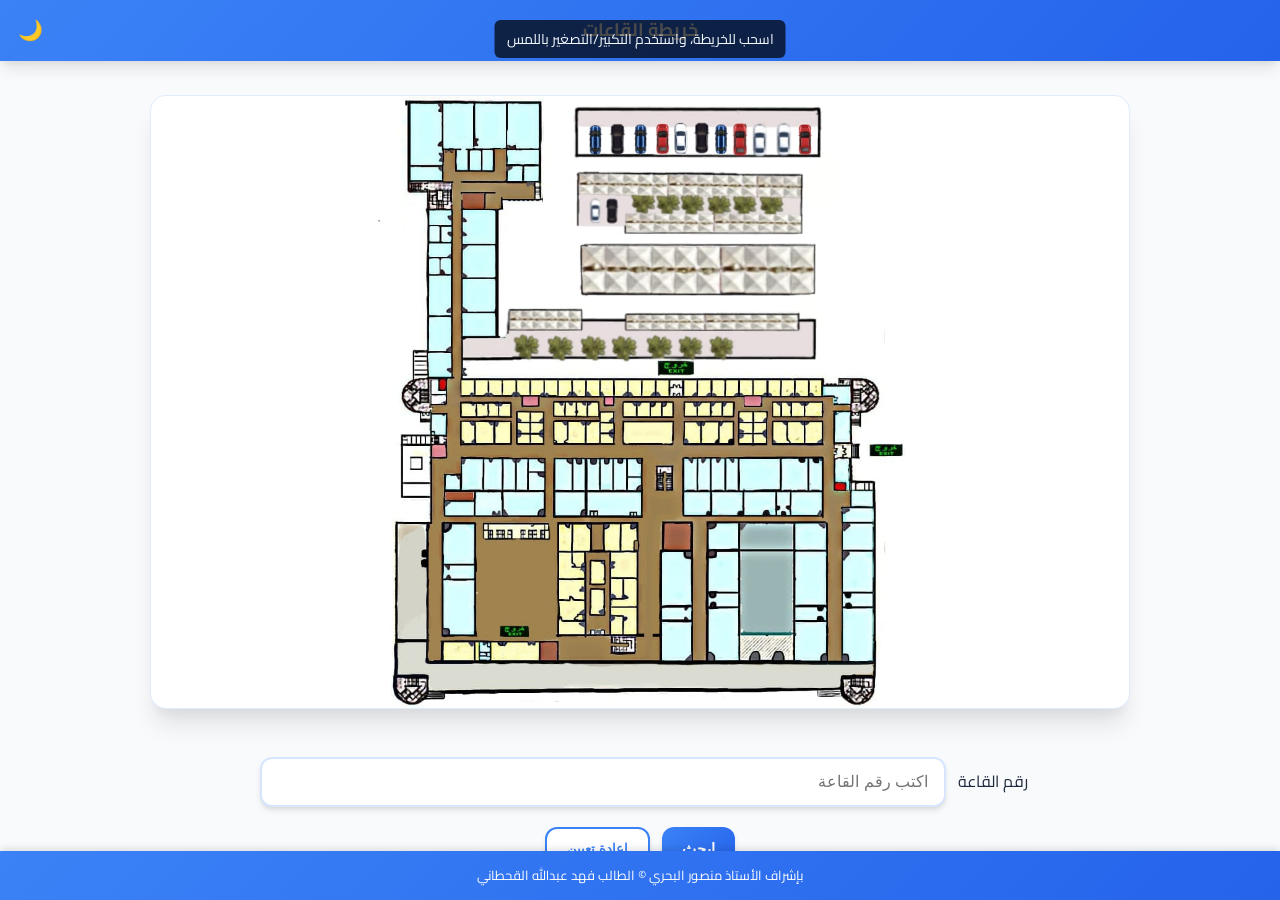
==== index.html @ 97d734fb "Update index.html" ====
<!DOCTYPE html>
<html lang="ar" dir="rtl">
<head>
  <meta charset="utf-8" />
  <meta name="viewport" content="width=device-width,initial-scale=1,viewport-fit=cover" />
  <title>خريطة القاعات — كلية العلوم الزراعية والأغذية — جامعة الملك فيصل</title>
  <link href="https://fonts.googleapis.com/css2?family=Cairo:wght@400;700&display=swap" rel="stylesheet">
  <link rel="stylesheet" href="style.css">
</head>
<body>
  <div class="tooltip" id="tooltip">اسحب للخريطة، واستخدم التكبير/التصغير باللمس</div>

  <header class="topbar" role="banner">
    <button id="theme-toggle" class="theme-btn" aria-label="تبديل الوضع">🌙</button>
    <h1 class="brand">خريطة القاعات</h1>
    <button id="menuToggle" class="menu-toggle" aria-label="فتح القائمة" aria-expanded="false">
      <span class="bar"></span><span class="bar"></span><span class="bar"></span>
    </button>
  </header>

  <nav id="sidebar" class="sidebar" aria-hidden="true">
    <button id="closeSidebar" class="close-btn" aria-label="إغلاق القائمة">×</button>
    <h2 class="side-h2">القائمة</h2>
    <div class="side-actions">
      <button id="openHomeInfo" class="btn-primary large">تعريف</button>
      <button id="openEmailModal" class="btn-primary large">استخراج البريد الجامعي</button>
      <button id="openComplaintModal" class="btn-primary large accent">تواصل معنا / ارفع اقتراح</button>

      <!-- ضع رقم العميد بصيغة دولية بدون + بدل PLACEHOLDER_NUMBER -->
      <a id="waDeanBtn" class="btn-primary large" href="https://wa.me/PLACEHOLDER_NUMBER?text=%D8%B3%D9%84%D8%A7%D9%85" target="_blank" rel="noopener noreferrer" role="button">مراسلة العميد عبر واتساب</a>

      <button id="openDeanModal" class="btn-primary large">عن العميد</button>

      <div class="about-frame" style="margin-top:8px;">
        <button id="openAboutModal" class="btn-about">من نحن</button>
      </div>
    </div>

    <div class="credit-card" aria-hidden="false" style="margin-top:12px;">
      <div class="credit-inner">
        <div class="credit-title">تصميم وبرمجة</div>
        <div id="creditName" class="credit-name">فهد القحطاني</div>
        <div class="credit-meta">طالب كلية العلوم الزراعية والأغذية — مطوّر واجهات إلكترونية والألعاب التفاعلية</div>
        <div class="credit-badge">✨ v1.0</div>
      </div>
      <div class="credit-holo"></div>
    </div>
  </nav>

  <main class="content">
    <div id="mapContainer" class="map-container" aria-label="خريطة القاعات">
      <div id="mapWrapper" class="map-wrapper">
        <!-- استبدل map-1.png بصورتك الفعلية -->
        <img id="mapImage" src="map-1.png" alt="خريطة القاعات">
        <canvas id="pathCanvas" aria-hidden="true"></canvas>
        <div id="pin" aria-hidden="true" title="موقع القاعة"></div>
        <div id="animMarker" aria-hidden="true" title="مؤشر المسار"></div>
      </div>
    </div>

    <aside class="form-container" aria-label="أدوات البحث">
      <div id="stairsSlot"></div>

      <label for="roomInput" class="visually-hidden">رقم القاعة</label>
      <input type="text" id="roomInput" list="roomList" placeholder="اكتب رقم القاعة" aria-label="رقم القاعة">
      <datalist id="roomList"></datalist>

      <div class="form-actions">
        <button id="searchBtn" class="btn-primary">ابحث</button>
        <button id="resetBtn" class="btn-secondary">إعادة تعيين</button>
      </div>

      <p id="errorMessage" class="error-message" role="status" aria-live="polite" style="display:none;">يرجى إدخال رقم قاعة صحيح.</p>
    </aside>
  </main>

  <footer class="footer">بإشراف الأستاذ منصور البحري © الطالب فهد عبدالله القحطاني</footer>

  <!-- Home Info Modal -->
  <div id="homeInfoModal" class="modal" role="dialog" aria-hidden="true" aria-labelledby="homeTitle" aria-modal="true">
    <div class="modal-backdrop" id="homeBackdrop"></div>
    <div class="modal-card fullscreen" role="document" aria-labelledby="homeTitle">
      <button id="closeHomeInfo" class="modal-close" data-close aria-label="إغلاق">×</button>
      <h3 id="homeTitle">عن خريطة القاعات</h3>
      <pre id="homeTyping" class="typing-output" aria-live="polite">مبادرة طلابية لتسهيل الوصول إلى القاعات داخل كلية العلوم الزراعية والأغذية.</pre>
      <div style="margin-top:12px;text-align:left;"><button id="closeHomeInfoBtn" class="btn-secondary" data-close>إغلاق</button></div>
    </div>
  </div>

  <!-- Email Modal -->
  <div id="emailModal" class="modal" role="dialog" aria-hidden="true" aria-labelledby="modalTitle" aria-modal="true">
    <div class="modal-backdrop" id="modalBackdrop"></div>
    <div class="modal-card email-fancy fullscreen" role="document" aria-labelledby="modalTitle">
      <button id="closeModal" class="modal-close" data-close aria-label="إغلاق">×</button>
      <h3 id="modalTitle">استخراج البريد الجامعي</h3>
      <p class="hint email-hint">أدخل الرقم الجامعي لإظهار البريد الرسمي الخاص بك</p>
      <label for="uniIdInput">الرقم الجامعي</label>
      <input id="uniIdInput" type="text" placeholder="مثال: 221122334" inputmode="numeric">

      <div class="modal-row" style="margin-top:8px;">
        <button id="genEmailBtn" class="btn-primary">استخرج</button>
        <button id="closeModalBtn" class="btn-secondary" data-close>إغلاق</button>
      </div>

      <div id="emailResult" class="email-result" style="display:none;margin-top:10px;">
        <input id="emailOutput" readonly>
        <div class="modal-row" style="margin-top:8px;">
          <button id="copyEmailBtn" class="btn-copy">نسخ</button>
          <button id="openMailBtn" class="btn-primary">فتح في البريد</button>
        </div>
      </div>
    </div>
  </div>

  <!-- Complaint Modal -->
  <div id="complaintModal" class="modal" role="dialog" aria-hidden="true" aria-labelledby="complaintTitle" aria-modal="true">
    <div class="modal-backdrop" id="complaintBackdrop"></div>
    <div class="modal-card fullscreen" role="document" aria-labelledby="complaintTitle">
      <button id="closeComplaint" class="modal-close" data-close aria-label="إغلاق">×</button>
      <h3 id="complaintTitle">✉️ تواصل معنا / رفع اقتراح</h3>
      <div class="complaint-instructions">
        <strong>ماذا تفعل هذه النافذة؟</strong>
        <p>أرسل لنا ملاحظة، شكوى، أو اقتراح لتحسين الخريطة. سيتلقاها فريق الدعم مباشرة.</p>
      </div>

      <div class="grid">
        <label for="complainName">الاسم (اختياري)</label>
        <input id="complainName" type="text" placeholder="الاسم">

        <label for="complainUni">الرقم الجامعي</label>
        <input id="complainUni" type="text" inputmode="numeric" placeholder="مثال: 221122334">

        <label for="complainPhone">رقم التواصل</label>
        <input id="complainPhone" type="text" placeholder="+9665...">

        <label for="complainMsg">نص الشكوى / الاقتراح</label>
        <textarea id="complainMsg" rows="6" placeholder="اكتب الشكوى أو الاقتراح..."></textarea>

        <label for="complainFile">إرفاق صورة (اختياري)</label>
        <input id="complainFile" type="file" accept="image/*">

        <div id="previewWrap" class="preview-wrap" style="display:none;">
          <div class="preview-title">معاينة الصورة:</div>
          <img id="previewImg" src="" alt="معاينة">
          <div style="display:flex;gap:8px;margin-top:6px;">
            <button id="downloadPreview" class="btn-primary small">تحميل</button>
            <button id="removePreview" class="btn-secondary small" data-remove>إزالة الصورة</button>
          </div>
        </div>
      </div>

      <div class="modal-row" style="margin-top:12px;">
        <button id="sendComplaintBtn" class="btn-primary accent">أرسل</button>
        <button id="closeComplaintBtn" class="btn-secondary" data-close>إغلاق</button>
      </div>

      <div id="complaintStatus" class="status" style="margin-top:10px;"></div>
      <div class="note" style="margin-top:8px;">ملاحظة: سيتم الرد في أقرب وقت ممكن وشكرًا لتفهمكم.</div>
    </div>
  </div>

  <!-- Dean Modal -->
  <div id="deanModal" class="modal" role="dialog" aria-hidden="true" aria-labelledby="deanTitle" aria-modal="true">
    <div class="modal-backdrop" id="deanBackdrop"></div>
    <div class="modal-card fullscreen" role="document" aria-labelledby="deanTitle">
      <button id="closeDean" class="modal-close" data-close aria-label="إغلاق">×</button>
      <h3 id="deanTitle">عميد الكلية</h3>
      <div class="modal-inner">
        <p><strong>اللقب:</strong> عميد كلية العلوم الزراعية والأغذية</p>
        <p><strong>الدور:</strong> مسؤول عن إدارة الكلية وأقسامها العلمية.</p>
        <p><strong>كيفية التواصل:</strong> اضغط "مراسلة العميد عبر واتساب" في القائمة لإرسال رسالة مباشرة.</p>
        <div style="margin-top:12px;text-align:left;"><button id="closeDeanBtn" class="btn-secondary" data-close>إغلاق</button></div>
      </div>
    </div>
  </div>

  <!-- About Modal (واحد فقط, مُصلح النص) -->
  <div id="aboutModal" class="modal" role="dialog" aria-hidden="true" aria-labelledby="aboutTitle" aria-modal="true">
    <div class="modal-backdrop" id="aboutBackdrop"></div>
    <div class="modal-card fullscreen" role="document" aria-labelledby="aboutTitle">
      <button id="closeAbout" class="modal-close" data-close aria-label="إغلاق">×</button>
      <h3 id="aboutTitle">من نحن</h3>
      <div class="typing-output about-text">
        <p><strong>فريق خريطة القاعات</strong> — مبادرة تهدف لتسهيل الوصول إلى القاعات داخل كلية العلوم الزراعية والأغذية.</p>
        <p>نرحب بالمساهمات والاقتراحات لتحسين التجربة.</p>
      </div>
      <div style="margin-top:12px;text-align:left;"><button id="closeAboutBtn" class="btn-secondary" data-close>إغلاق</button></div>
    </div>
  </div>

  <!-- external data + scripts (مضمّنة مرة واحدة) -->
  <script src="rooms.js" defer></script>
  <script src="paths.rel.js" defer></script>
  <script src="script.js" defer></script>
</body>
</html>
---- style.css ----
:root{
  --bg: #f8fafc;
  --text: #1e293b;
  --muted: #64748b;
  --primary-1: #3b82f6;
  --primary-2: #2563eb;
  --accent-1: #10b981;
  --accent-2: #059669;
  --purple-1: #8b5cf6;
  --purple-2: #7c3aed;
  --orange-1: #f97316;
  --orange-2: #ea580c;
  --pink-1: #ec4899;
  --pink-2: #db2777;
  --card-bg: #ffffff;
  --backdrop: rgba(15,23,42,0.4);
  --holo1: rgba(59,130,246,0.12);
  --holo2: rgba(16,185,129,0.10);
  --shadow-soft: 0 4px 6px -1px rgba(0,0,0,0.1), 0 2px 4px -1px rgba(0,0,0,0.06);
  --shadow-medium: 0 10px 15px -3px rgba(0,0,0,0.1), 0 4px 6px -2px rgba(0,0,0,0.05);
  --shadow-large: 0 20px 25px -5px rgba(0,0,0,0.1), 0 10px 10px -5px rgba(0,0,0,0.04);
}

/* Dark theme variables */
body.dark{
  --bg: #0f172a;
  --text: #f1f5f9;
  --muted: #94a3b8;
  --primary-1: #60a5fa;
  --primary-2: #3b82f6;
  --accent-1: #34d399;
  --accent-2: #10b981;
  --purple-1: #a78bfa;
  --purple-2: #8b5cf6;
  --orange-1: #fb923c;
  --orange-2: #f97316;
  --pink-1: #f472b6;
  --pink-2: #ec4899;
  --card-bg: #1e293b;
  --backdrop: rgba(15,23,42,0.8);
  --holo1: rgba(96,165,250,0.15);
  --holo2: rgba(52,211,153,0.12);
}

/* reset */
*{box-sizing:border-box;margin:0;padding:0}
html,body{height:100%;overflow-x:hidden}
body{font-family:'Cairo',sans-serif;background:var(--bg);color:var(--text);display:flex;flex-direction:column;min-height:100vh;font-size:16px;line-height:1.6;-webkit-text-size-adjust:100%}
body.modal-open{overflow:hidden}
body.sidebar-open{background:linear-gradient(180deg,#e6e9ef,#d9dbe0)}

.tooltip{position:fixed;top:20px;left:50%;transform:translateX(-50%);background:rgba(0,0,0,0.75);color:#fff;padding:8px 12px;border-radius:6px;font-size:14px;z-index:2000;opacity:0;transition:opacity .3s}
.tooltip.show{opacity:.95}

.topbar{background:linear-gradient(135deg,var(--primary-1),var(--primary-2));color:#fff;padding:16px;display:flex;align-items:center;justify-content:center;position:relative;box-shadow:var(--shadow-medium)}
.brand{font-weight:700;font-size:18px}
.theme-btn{position:absolute;left:18px;background:none;border:none;font-size:20px;cursor:pointer;color:#fff}

.menu-toggle{position:absolute;right:18px;top:50%;transform:translateY(-50%);width:28px;height:22px;display:flex;flex-direction:column;justify-content:space-between;cursor:pointer;border:none;background:transparent}
.menu-toggle .bar{height:3px;background:#fff;border-radius:2px}

/* sidebar */
.sidebar{position:fixed;top:0;right:0;width:340px;height:100%;padding:26px;background:var(--card-bg);box-shadow:-14px 0 44px rgba(6,24,52,0.12);transform:translateX(110%) rotateY(360deg);transition:transform .68s cubic-bezier(.2,.9,.2,1),opacity .28s,background .4s;z-index:1400;opacity:0}
.sidebar[aria-hidden="false"]{transform:translateX(0) rotateY(0deg);opacity:1}
.close-btn{position:absolute;top:12px;left:14px;font-size:26px;border:none;background:transparent;cursor:pointer}

.side-h2{color:var(--primary-1);font-weight:800;margin-bottom:12px}
.side-actions{display:flex;flex-direction:column;gap:16px;margin-top:6px}
.btn-primary.large{padding:16px 20px;border-radius:12px;background:linear-gradient(135deg,var(--primary-1),var(--primary-2));color:#fff;border:none;font-weight:700;font-size:15px;box-shadow:var(--shadow-soft);cursor:pointer;text-align:center;transition:all 0.2s ease;position:relative;overflow:hidden}
.btn-primary.large:hover{transform:translateY(-1px);box-shadow:var(--shadow-medium)}
.btn-primary.large:active{transform:translateY(0);box-shadow:var(--shadow-soft)}
.btn-primary.large:nth-child(1){background:linear-gradient(135deg,#60a5fa,#3b82f6)}
.btn-primary.large:nth-child(2){background:linear-gradient(135deg,#4f46e5,#3730a3)}
.btn-primary.large:nth-child(4){background:linear-gradient(135deg,#1e40af,#1e3a8a)}
.btn-primary.large:nth-child(6){background:linear-gradient(135deg,#2563eb,#1d4ed8)}
.btn-primary.accent{background:linear-gradient(135deg,var(--accent-1),var(--accent-2));box-shadow:0 4px 12px rgba(16,185,129,0.3)}
.about-frame{padding:8px;border-radius:10px;border:1px solid rgba(59,130,246,0.08);background:linear-gradient(180deg,rgba(59,130,246,0.04),rgba(16,185,129,0.03),rgba(139,92,246,0.02))}
.btn-about{width:100%;padding:12px;border-radius:12px;background:transparent;border:2px dashed rgba(59,130,246,0.15);cursor:pointer;color:var(--primary-1);font-weight:700;transition:all 0.2s ease}
.btn-about:hover{border-color:var(--primary-1);background:rgba(59,130,246,0.05);transform:translateY(-1px)}

/* WhatsApp dean button styling */
#waDeanBtn{
  display:inline-flex;
  align-items:center;
  justify-content:center;
  gap:8px;
  text-decoration:none;
  color:#fff !important;
  background:linear-gradient(135deg,var(--primary-1),var(--primary-2)) !important;
}
#waDeanBtn::before{
  content: "📱";
  font-size:16px;
}

/* credit card */
.credit-card{position:absolute;left:20px;right:20px;bottom:18px;padding:12px;border-radius:14px;background:linear-gradient(135deg, rgba(255,255,255,0.85), rgba(245,248,255,0.95));box-shadow:0 8px 40px rgba(15,23,42,0.06);border:1px solid rgba(59,130,246,0.12);overflow:hidden;display:flex;align-items:center;gap:12px}
.credit-inner{z-index:2;display:flex;flex-direction:column;gap:4px}
.credit-title{font-size:12px;color:var(--muted)}

/* ==== display name as words (keep Arabic letters connected) ==== */
.credit-name {
  display: inline-flex;
  gap: 6px;
  align-items: center;
  font-weight: 900;
  font-size: 15px;
  color: var(--primary-1);
  letter-spacing: 0;
  line-height: 1;
}

.credit-word {
  display: inline-block;
  white-space: nowrap;
  margin: 0;
  padding: 0;
  transform-origin: center;
  transition: transform .9s cubic-bezier(.2,.9,.2,1), opacity .7s;
  font: inherit;
  line-height: inherit;
}

.credit-meta{font-size:12px;color:var(--muted)}
.credit-badge{margin-top:6px;padding:6px 8px;border-radius:999px;background:rgba(255,255,255,0.85);font-weight:700;font-size:12px;color:#0b2b3b}

.credit-holo{position:absolute;inset:0;background:radial-gradient(circle at 10% 20%,var(--holo1),transparent 6%),radial-gradient(circle at 80% 80%,var(--holo2),transparent 12%),radial-gradient(circle at 60% 10%,rgba(236,72,153,0.08),transparent 8%);mix-blend-mode:screen;opacity:.95;pointer-events:none;filter:blur(8px) saturate(120%);animation:holoShift 6s linear infinite}
@keyframes holoShift{0%{transform:translateX(-6%) translateY(0)}50%{transform:translateX(6%) translateY(-3%)}100%{transform:translateX(-6%) translateY(0)}}

/* map area */
.content{flex:1;padding:18px;flex-direction:column;align-items:center;gap:12px;display:flex;overflow-y:auto}
.map-container{position:relative;width:94%;max-width:980px;margin:16px auto;border-radius:16px;overflow:hidden;touch-action:manipulation;background:var(--card-bg);aspect-ratio:901/988;border:1px solid rgba(59,130,246,0.15);box-shadow:var(--shadow-large);transition:all 0.3s ease}
.map-container.zoomed{touch-action:pan-x pan-y;overflow:auto}
.map-wrapper{position:absolute;top:0;left:0;width:100%;height:100%;transform-origin:center center;touch-action:manipulation}
#mapImage{width:100%;height:100%;object-fit:contain;pointer-events:none;user-select:none;-webkit-user-select:none;-webkit-touch-callout:none}

/* canvas + markers */
#pathCanvas{position:absolute;top:0;left:0;width:100%;height:100%;pointer-events:none;z-index:10}
#pin{position:absolute;display:none;transform:translate(-50%,-50%);z-index:22;width:12px;height:12px;background:#ef4444;border-radius:50%;border:2px solid #fff;box-shadow:0 8px 18px rgba(0,0,0,0.12);animation:blink 1s infinite}
@keyframes blink{0%,100%{opacity:1}50%{opacity:.12}}
@keyframes markerGlow{0%{filter:drop-shadow(0 4px 8px rgba(239,68,68,0.4))}100%{filter:drop-shadow(0 6px 12px rgba(239,68,68,0.8)) drop-shadow(0 0 16px rgba(239,68,68,0.3))}}
#animMarker{position:absolute;display:none;transform:translate(-50%,-50%);z-index:20;width:0;height:0;border-left:8px solid transparent;border-right:8px solid transparent;border-bottom:14px solid #ef4444;filter:drop-shadow(0 4px 8px rgba(239,68,68,0.4));transition:transform .12s ease-out,opacity .4s ease;animation:markerGlow 2s ease-in-out infinite alternate}

/* form */
.form-container{width:94%;max-width:980px;margin:12px auto;text-align:center;position:relative}
.form-container input{width:70%;padding:14px 16px;margin:8px;border-radius:12px;border:2px solid rgba(59,130,246,0.2);background:#fff;font-size:16px;transition:all 0.2s ease;box-shadow:var(--shadow-soft)}
.form-container input:focus{outline:none;border-color:var(--primary-1);box-shadow:0 0 0 3px rgba(59,130,246,0.1)}
.form-actions{display:flex;gap:12px;justify-content:center;margin-top:12px}
.btn-primary{background:linear-gradient(135deg,var(--primary-1),var(--primary-2));color:#fff;border:none;padding:12px 20px;border-radius:12px;font-weight:700;font-size:15px;cursor:pointer;transition:all 0.2s ease;box-shadow:var(--shadow-soft)}
.btn-primary:hover{transform:translateY(-1px);box-shadow:var(--shadow-medium)}
.btn-primary:active{transform:translateY(0)}
.btn-secondary{background:#fff;color:var(--primary-1);border:2px solid var(--primary-1);padding:12px 20px;border-radius:12px;font-weight:600;cursor:pointer;transition:all 0.2s ease;box-shadow:var(--shadow-soft)}
.btn-secondary:hover{background:var(--primary-1);color:#fff;transform:translateY(-1px)}
.btn-copy{background:#f8fafc;border:1px solid #e2e8f0;padding:10px 14px;border-radius:10px;cursor:pointer;transition:all 0.2s ease}
.btn-copy:hover{background:#e2e8f0}
.error-message{color:#ef4444;display:none;margin-top:12px;font-weight:500}

/* sticky stairs question */
#stairsSlot .stairs-question{position:sticky;top:8px;z-index:60;display:flex;gap:10px;align-items:center;justify-content:center;background:linear-gradient(90deg,rgba(99,102,241,0.06),rgba(16,185,129,0.03));padding:8px 12px;border-radius:10px;border:1px solid rgba(79,70,229,0.06);margin-bottom:10px;font-size:14px}

/* modal */
.modal{
  display:none;
  position:fixed;
  inset:0;
  z-index:1600;
  align-items:center;
  justify-content:center;
  padding:12px;
}
.modal[aria-hidden="false"]{display:flex}
.modal-backdrop{position:absolute;inset:0;background:var(--backdrop);z-index:1650}

.modal-card.fullscreen{
  position:relative;
  z-index:1700;
  width:100%;
  max-width:760px;
  max-height:90vh;
  margin:0;
  padding:18px;
  background:linear-gradient(180deg,var(--card-bg),#fbfdff);
  border-radius:12px;
  overflow:hidden;
  display:flex;
  flex-direction:column;
  touch-action:auto;
}

.modal-card .modal-inner{
  margin-top:12px;
  overflow-y:auto;
  -webkit-overflow-scrolling:touch;
  touch-action:pan-y;
  padding-bottom:14px;
  display:flex;
  flex-direction:column;
  gap:10px;
}

.modal-close{position:absolute;top:10px;left:12px;background:transparent;border:none;font-size:28px;cursor:pointer;z-index:1710}

.modal-card .grid{display:flex;flex-direction:column;gap:8px}
.modal-card .grid label{font-size:13px;color:var(--muted);text-align:right}
.modal-card .grid input[type="text"], .modal-card .grid input[type="file"], .modal-card .grid textarea{
  width:100%;
  box-sizing:border-box;
  padding:10px 12px;
  border-radius:10px;
  border:1px solid rgba(11,27,49,0.06);
  background:#fff;
  font-size:15px;
}
.modal-card .grid textarea{min-height:110px;resize:vertical}

.modal-row{display:flex;gap:10px;justify-content:flex-end;align-items:center;margin-top:8px}
.modal-row .btn-primary{padding:10px 14px}
.modal-row .btn-secondary{padding:10px 12px}

/* typing cursor */
.typing-output.typing-active::after{content:"";display:inline-block;width:10px;height:1em;margin-inline-start:6px;background:var(--primary-1);animation:blink-caret 700ms steps(1) infinite;vertical-align:bottom}
@keyframes blink-caret{0%{opacity:1}50%{opacity:0}100%{opacity:1}}

/* preview & forms */
.preview-wrap{margin-top:8px;border:1px dashed #e6eef6;padding:8px;border-radius:8px;display:flex;flex-direction:column;align-items:center;gap:8px}
.preview-wrap img{max-width:360px;border-radius:8px;max-height:360px;object-fit:cover}
.status{margin-top:10px;font-size:15px;color:var(--muted)}
.note{font-size:12px;color:var(--muted);margin-top:8px}
.footer{background:linear-gradient(135deg,var(--primary-1),var(--primary-2));color:#fff;text-align:center;padding:14px;font-size:13px;position:fixed;bottom:0;width:100%;box-shadow:0 -4px 6px -1px rgba(0,0,0,0.1)}

/* responsive */
@media (max-width:900px){
  .map-container{width:98%;border-width:2px;margin:10px auto}
  .sidebar{width:92vw;padding:20px}
  .credit-card{left:12px;right:12px;bottom:12px;padding:10px}
  .modal-card.fullscreen{max-width:98vw;padding:14px}
  .form-container{width:98%;padding:0 10px}
  .form-container input{width:90%;padding:12px 14px;font-size:16px}
  .content{padding:12px}
}
@media (max-width:600px){
  .topbar{padding:12px}
  .brand{font-size:16px}
  .sidebar{width:95vw;padding:16px}
  .btn-primary.large{padding:14px 16px;font-size:14px}
  .form-container input{width:95%;padding:14px;margin:6px 0}
  .form-actions{flex-direction:column;gap:8px;align-items:center}
  .form-actions button{width:90%;max-width:300px}
  #animMarker{border-left:6px solid transparent;border-right:6px solid transparent;border-bottom:10px solid #ef4444}
  .map-container{width:99%;margin:8px auto;border-radius:12px}
  .content{padding:8px}
}
@media (max-width:400px){
  .sidebar{width:98vw;padding:12px}
  .btn-primary.large{padding:12px 14px;font-size:13px;margin:4px 0}
  .brand{font-size:15px}
  .form-container input{width:98%;font-size:16px;padding:12px}
  .credit-card{padding:8px;font-size:12px}
  .modal-card.fullscreen{padding:12px}
  .topbar{padding:10px}
  .side-actions{gap:12px}
  .menu-toggle{width:24px;height:18px}
  .menu-toggle .bar{height:2px}
}

/* إضافة تحسين للشاشات الصغيرة جداً */
@media (max-width:320px){
  .sidebar{width:100vw;padding:10px}
  .btn-primary.large{padding:10px 12px;font-size:12px}
  .form-container input{font-size:16px;padding:10px}
  .map-container{width:100%;margin:5px auto;border-radius:8px}
  .content{padding:5px}
  .brand{font-size:14px}
  .topbar{padding:8px}
}

/* Dark-mode tweaks */
body.dark .topbar{ box-shadow: 0 8px 24px rgba(6,8,20,0.25); }
body.dark .menu-toggle .bar{ background: #e6eef8; }
body.dark .theme-btn{ color: #fff; }
body.dark .credit-card, body.dark .modal-card.fullscreen, body.dark .map-container { background: var(--card-bg); }
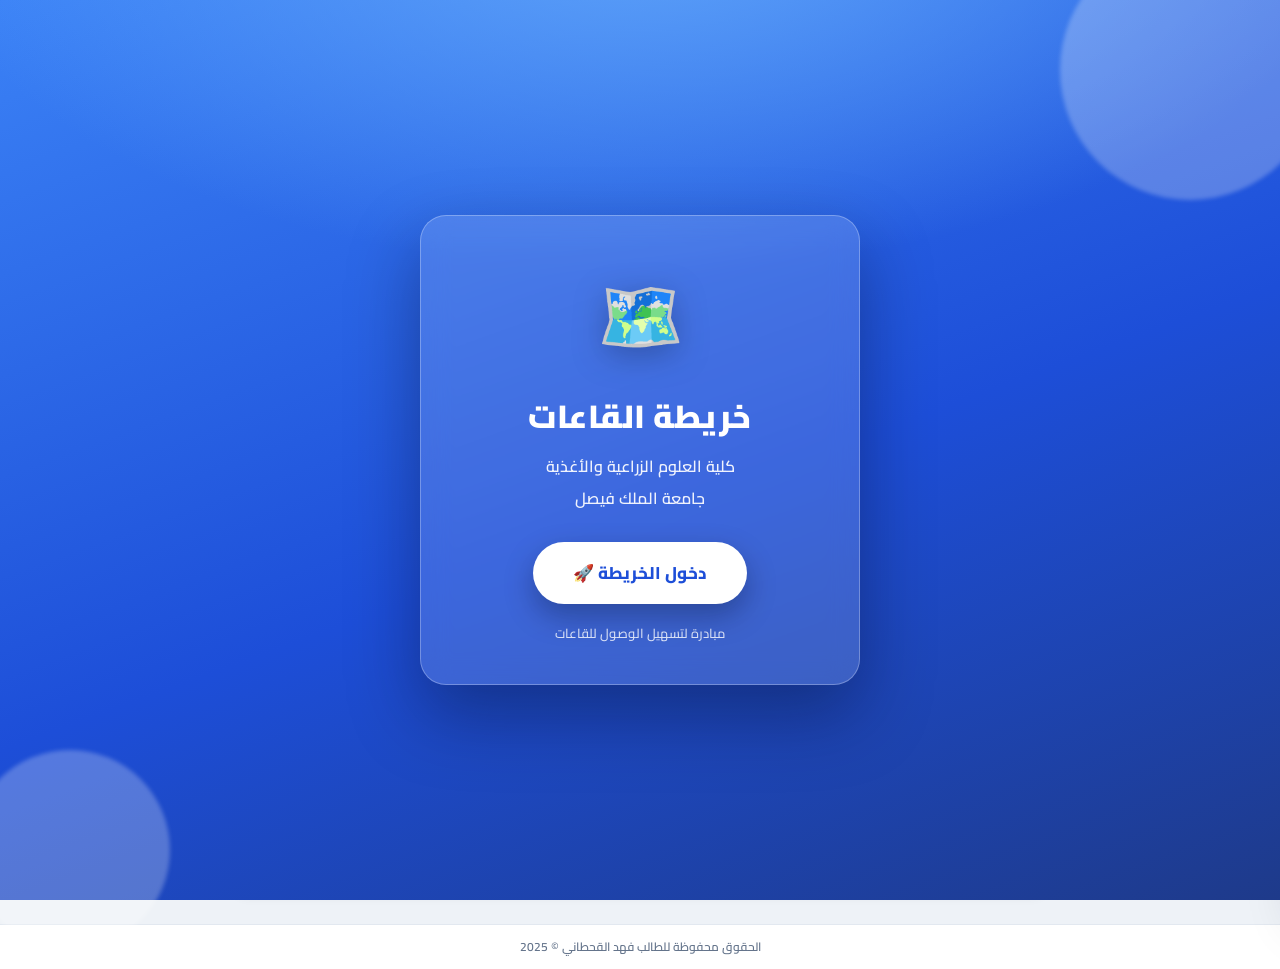
==== commit aa6a29fa: "تحديث كامل: تصميم عصري أزرق متجاوب + خرائط الدور الأرضي والأول - إعادة تصميم الواجهة بالكامل (mobile" ====
--- a/index.html
+++ b/index.html
@@ -1,4 +1,4 @@
-<!DOCTYPE html>
+﻿<!DOCTYPE html>
 <html lang="ar" dir="rtl">
 <head>
   <meta charset="utf-8" />
@@ -8,6 +8,18 @@
   <link rel="stylesheet" href="style.css">
 </head>
 <body>
+  <!-- Welcome Screen -->
+  <div id="welcomeScreen" class="welcome-screen">
+    <div class="welcome-content">
+      <div class="welcome-icon">🗺️</div>
+      <h1 class="welcome-title">خريطة القاعات</h1>
+      <p class="welcome-subtitle">كلية العلوم الزراعية والأغذية</p>
+      <p class="welcome-subtitle">جامعة الملك فيصل</p>
+      <button id="enterMapBtn" class="btn-enter">دخول الخريطة 🚀</button>
+      <p class="welcome-note">مبادرة لتسهيل الوصول للقاعات</p>
+    </div>
+  </div>
+
   <div class="tooltip" id="tooltip">اسحب للخريطة، واستخدم التكبير/التصغير باللمس</div>
 
   <header class="topbar" role="banner">
@@ -18,16 +30,19 @@
     </button>
   </header>
 
+  <div id="sidebarBackdrop" class="sidebar-backdrop" aria-hidden="true"></div>
+
   <nav id="sidebar" class="sidebar" aria-hidden="true">
     <button id="closeSidebar" class="close-btn" aria-label="إغلاق القائمة">×</button>
     <h2 class="side-h2">القائمة</h2>
     <div class="side-actions">
       <button id="openHomeInfo" class="btn-primary large">تعريف</button>
+      <button id="openDoctorModal" class="btn-primary large doctor-btn">🎓 مكتب دكتورك</button>
       <button id="openEmailModal" class="btn-primary large">استخراج البريد الجامعي</button>
       <button id="openComplaintModal" class="btn-primary large accent">تواصل معنا / ارفع اقتراح</button>
 
-      <!-- ضع رقم العميد بصيغة دولية بدون + بدل PLACEHOLDER_NUMBER -->
-      <a id="waDeanBtn" class="btn-primary large" href="https://wa.me/PLACEHOLDER_NUMBER?text=%D8%B3%D9%84%D8%A7%D9%85" target="_blank" rel="noopener noreferrer" role="button">مراسلة العميد عبر واتساب</a>
+      <!-- رقم العميد الصحيح بصيغة دولية (966 + الرقم بدون صفر البداية) -->
+      <a id="waDeanBtn" class="btn-primary large" href="https://wa.me/9660135895711?text=%D8%B3%D9%84%D8%A7%D9%85" target="_blank" rel="noopener noreferrer" role="button">مراسلة العميد عبر واتساب</a>
 
       <button id="openDeanModal" class="btn-primary large">عن العميد</button>
 
@@ -74,7 +89,7 @@
     </aside>
   </main>
 
-  <footer class="footer">بإشراف الأستاذ منصور البحري © الطالب فهد عبدالله القحطاني</footer>
+  <footer class="footer">الحقوق محفوظة للطالب فهد القحطاني © 2025</footer>
 
   <!-- Home Info Modal -->
   <div id="homeInfoModal" class="modal" role="dialog" aria-hidden="true" aria-labelledby="homeTitle" aria-modal="true">
@@ -124,14 +139,14 @@
       </div>
 
       <div class="grid">
-        <label for="complainName">الاسم (اختياري)</label>
-        <input id="complainName" type="text" placeholder="الاسم">
-
-        <label for="complainUni">الرقم الجامعي</label>
-        <input id="complainUni" type="text" inputmode="numeric" placeholder="مثال: 221122334">
-
-        <label for="complainPhone">رقم التواصل</label>
-        <input id="complainPhone" type="text" placeholder="+9665...">
+        <label for="complainName">الاسم الكامل <span style="color:#dc2626;">*</span></label>
+        <input id="complainName" type="text" placeholder="أدخل الاسم بالعربي فقط" required>
+
+        <label for="complainUni">الرقم الجامعي <span style="color:#dc2626;">*</span></label>
+        <input id="complainUni" type="text" inputmode="numeric" placeholder="مثال: 221122334" required>
+
+        <label for="complainPhone">رقم الجوال <span style="color:#dc2626;">*</span></label>
+        <input id="complainPhone" type="tel" inputmode="numeric" placeholder="مثال: 0512345678" required>
 
         <label for="complainMsg">نص الشكوى / الاقتراح</label>
         <textarea id="complainMsg" rows="6" placeholder="اكتب الشكوى أو الاقتراح..."></textarea>
@@ -140,11 +155,10 @@
         <input id="complainFile" type="file" accept="image/*">
 
         <div id="previewWrap" class="preview-wrap" style="display:none;">
-          <div class="preview-title">معاينة الصورة:</div>
+          <div class="preview-title">معاينة الصورة المرفقة:</div>
           <img id="previewImg" src="" alt="معاينة">
-          <div style="display:flex;gap:8px;margin-top:6px;">
-            <button id="downloadPreview" class="btn-primary small">تحميل</button>
-            <button id="removePreview" class="btn-secondary small" data-remove>إزالة الصورة</button>
+          <div style="display:flex;gap:8px;margin-top:8px;justify-content:center;">
+            <button id="removePreview" class="btn-secondary small" data-remove>❌ إزالة الصورة</button>
           </div>
         </div>
       </div>
@@ -188,9 +202,30 @@
     </div>
   </div>
 
+  <!-- Doctor Modal - مكاتب الدكاترة -->
+  <div id="doctorModal" class="modal" role="dialog" aria-hidden="true" aria-labelledby="doctorTitle" aria-modal="true">
+    <div class="modal-backdrop" id="doctorBackdrop"></div>
+    <div class="modal-card fullscreen" role="document" aria-labelledby="doctorTitle">
+      <button id="closeDoctor" class="modal-close" data-close aria-label="إغلاق">×</button>
+      <h3 id="doctorTitle">🎓 مكتب دكتورك</h3>
+      <p class="hint">ابحث عن مكتب الدكتور بالاسم أو رقم المكتب 🔍</p>
+      
+      <input id="doctorSearchInput" class="doctor-search" type="text" placeholder="اكتب اسم الدكتور أو رقم المكتب...">
+
+      
+      <div id="doctorList" class="doctor-list"></div>
+      
+      <div style="margin-top:12px;text-align:left;">
+        <button id="closeDoctorBtn" class="btn-secondary" data-close>إغلاق</button>
+      </div>
+    </div>
+  </div>
+
   <!-- external data + scripts (مضمّنة مرة واحدة) -->
   <script src="rooms.js" defer></script>
-  <script src="paths.rel.js" defer></script>
+  <!-- paths.rel.js سيتم تحميله عند الطلب (lazy-load) لتحسين الأداء -->
+  <script src="doctors.js" defer></script>
   <script src="script.js" defer></script>
 </body>
+
 </html>
--- a/style.css
+++ b/style.css
@@ -1,281 +1,295 @@
+/* =========================================================
+   خريطة القاعات — واجهة عصرية زرقاء (mobile-first)
+   ========================================================= */
 :root{
-  --bg: #f8fafc;
-  --text: #1e293b;
-  --muted: #64748b;
-  --primary-1: #3b82f6;
-  --primary-2: #2563eb;
-  --accent-1: #10b981;
-  --accent-2: #059669;
-  --purple-1: #8b5cf6;
-  --purple-2: #7c3aed;
-  --orange-1: #f97316;
-  --orange-2: #ea580c;
-  --pink-1: #ec4899;
-  --pink-2: #db2777;
-  --card-bg: #ffffff;
-  --backdrop: rgba(15,23,42,0.4);
-  --holo1: rgba(59,130,246,0.12);
-  --holo2: rgba(16,185,129,0.10);
-  --shadow-soft: 0 4px 6px -1px rgba(0,0,0,0.1), 0 2px 4px -1px rgba(0,0,0,0.06);
-  --shadow-medium: 0 10px 15px -3px rgba(0,0,0,0.1), 0 4px 6px -2px rgba(0,0,0,0.05);
-  --shadow-large: 0 20px 25px -5px rgba(0,0,0,0.1), 0 10px 10px -5px rgba(0,0,0,0.04);
-}
-
-/* Dark theme variables */
+  --brand:#2563eb;      --brand-2:#1d4ed8;   --brand-3:#3b82f6;   --brand-4:#60a5fa;
+  --brand-soft:#eff6ff; --brand-ring:rgba(37,99,235,.35);
+  --bg:#eef2f7;
+  --surface:#ffffff;    --surface-2:#f8fafc;  --surface-3:#f1f5f9;
+  --text:#0f172a;       --muted:#64748b;      --border:#e2e8f0;
+  --danger:#ef4444;     --danger-2:#dc2626;
+  --ok:#10b981;
+  --backdrop:rgba(15,23,42,.45);
+  --r-xs:8px; --r-sm:10px; --r:14px; --r-lg:20px; --r-xl:26px;
+  --sh-sm:0 1px 2px rgba(15,23,42,.06),0 1px 3px rgba(15,23,42,.10);
+  --sh:0 4px 12px rgba(15,23,42,.08),0 2px 4px rgba(15,23,42,.05);
+  --sh-md:0 10px 25px rgba(15,23,42,.10),0 6px 10px rgba(15,23,42,.05);
+  --sh-lg:0 24px 50px rgba(15,23,42,.16);
+  --grad:linear-gradient(135deg,var(--brand-3),var(--brand-2));
+  --font:'Cairo',system-ui,'Segoe UI',Tahoma,sans-serif;
+}
 body.dark{
-  --bg: #0f172a;
-  --text: #f1f5f9;
-  --muted: #94a3b8;
-  --primary-1: #60a5fa;
-  --primary-2: #3b82f6;
-  --accent-1: #34d399;
-  --accent-2: #10b981;
-  --purple-1: #a78bfa;
-  --purple-2: #8b5cf6;
-  --orange-1: #fb923c;
-  --orange-2: #f97316;
-  --pink-1: #f472b6;
-  --pink-2: #ec4899;
-  --card-bg: #1e293b;
-  --backdrop: rgba(15,23,42,0.8);
-  --holo1: rgba(96,165,250,0.15);
-  --holo2: rgba(52,211,153,0.12);
-}
-
-/* reset */
+  --bg:#0b1220;
+  --surface:#111a2e;    --surface-2:#0f1729;  --surface-3:#16223c;
+  --text:#e8eef8;       --muted:#93a4bd;      --border:#243149;
+  --brand-soft:rgba(59,130,246,.12);
+  --backdrop:rgba(2,6,16,.66);
+  --sh-sm:0 1px 2px rgba(0,0,0,.4);
+  --sh:0 6px 18px rgba(0,0,0,.4);
+  --sh-md:0 12px 28px rgba(0,0,0,.5);
+  --sh-lg:0 24px 55px rgba(0,0,0,.6);
+}
+
 *{box-sizing:border-box;margin:0;padding:0}
-html,body{height:100%;overflow-x:hidden}
-body{font-family:'Cairo',sans-serif;background:var(--bg);color:var(--text);display:flex;flex-direction:column;min-height:100vh;font-size:16px;line-height:1.6;-webkit-text-size-adjust:100%}
+html{height:100%;-webkit-text-size-adjust:100%}
+body{
+  font-family:var(--font);background:var(--bg);color:var(--text);
+  min-height:100dvh;display:flex;flex-direction:column;
+  font-size:16px;line-height:1.7;font-weight:500;
+  -webkit-font-smoothing:antialiased;-moz-osx-font-smoothing:grayscale;
+  overflow-x:hidden;
+}
 body.modal-open{overflow:hidden}
-body.sidebar-open{background:linear-gradient(180deg,#e6e9ef,#d9dbe0)}
-
-.tooltip{position:fixed;top:20px;left:50%;transform:translateX(-50%);background:rgba(0,0,0,0.75);color:#fff;padding:8px 12px;border-radius:6px;font-size:14px;z-index:2000;opacity:0;transition:opacity .3s}
-.tooltip.show{opacity:.95}
-
-.topbar{background:linear-gradient(135deg,var(--primary-1),var(--primary-2));color:#fff;padding:16px;display:flex;align-items:center;justify-content:center;position:relative;box-shadow:var(--shadow-medium)}
-.brand{font-weight:700;font-size:18px}
-.theme-btn{position:absolute;left:18px;background:none;border:none;font-size:20px;cursor:pointer;color:#fff}
-
-.menu-toggle{position:absolute;right:18px;top:50%;transform:translateY(-50%);width:28px;height:22px;display:flex;flex-direction:column;justify-content:space-between;cursor:pointer;border:none;background:transparent}
-.menu-toggle .bar{height:3px;background:#fff;border-radius:2px}
-
-/* sidebar */
-.sidebar{position:fixed;top:0;right:0;width:340px;height:100%;padding:26px;background:var(--card-bg);box-shadow:-14px 0 44px rgba(6,24,52,0.12);transform:translateX(110%) rotateY(360deg);transition:transform .68s cubic-bezier(.2,.9,.2,1),opacity .28s,background .4s;z-index:1400;opacity:0}
-.sidebar[aria-hidden="false"]{transform:translateX(0) rotateY(0deg);opacity:1}
-.close-btn{position:absolute;top:12px;left:14px;font-size:26px;border:none;background:transparent;cursor:pointer}
-
-.side-h2{color:var(--primary-1);font-weight:800;margin-bottom:12px}
-.side-actions{display:flex;flex-direction:column;gap:16px;margin-top:6px}
-.btn-primary.large{padding:16px 20px;border-radius:12px;background:linear-gradient(135deg,var(--primary-1),var(--primary-2));color:#fff;border:none;font-weight:700;font-size:15px;box-shadow:var(--shadow-soft);cursor:pointer;text-align:center;transition:all 0.2s ease;position:relative;overflow:hidden}
-.btn-primary.large:hover{transform:translateY(-1px);box-shadow:var(--shadow-medium)}
-.btn-primary.large:active{transform:translateY(0);box-shadow:var(--shadow-soft)}
-.btn-primary.large:nth-child(1){background:linear-gradient(135deg,#60a5fa,#3b82f6)}
-.btn-primary.large:nth-child(2){background:linear-gradient(135deg,#4f46e5,#3730a3)}
-.btn-primary.large:nth-child(4){background:linear-gradient(135deg,#1e40af,#1e3a8a)}
-.btn-primary.large:nth-child(6){background:linear-gradient(135deg,#2563eb,#1d4ed8)}
-.btn-primary.accent{background:linear-gradient(135deg,var(--accent-1),var(--accent-2));box-shadow:0 4px 12px rgba(16,185,129,0.3)}
-.about-frame{padding:8px;border-radius:10px;border:1px solid rgba(59,130,246,0.08);background:linear-gradient(180deg,rgba(59,130,246,0.04),rgba(16,185,129,0.03),rgba(139,92,246,0.02))}
-.btn-about{width:100%;padding:12px;border-radius:12px;background:transparent;border:2px dashed rgba(59,130,246,0.15);cursor:pointer;color:var(--primary-1);font-weight:700;transition:all 0.2s ease}
-.btn-about:hover{border-color:var(--primary-1);background:rgba(59,130,246,0.05);transform:translateY(-1px)}
-
-/* WhatsApp dean button styling */
-#waDeanBtn{
-  display:inline-flex;
-  align-items:center;
-  justify-content:center;
-  gap:8px;
-  text-decoration:none;
-  color:#fff !important;
-  background:linear-gradient(135deg,var(--primary-1),var(--primary-2)) !important;
-}
-#waDeanBtn::before{
-  content: "📱";
-  font-size:16px;
-}
+button{font-family:inherit}
+a{color:inherit}
+::selection{background:var(--brand-ring)}
+
+.visually-hidden{position:absolute!important;width:1px;height:1px;padding:0;margin:-1px;overflow:hidden;clip:rect(0 0 0 0);white-space:nowrap;border:0}
+
+/* ---------- tooltip / toast ---------- */
+.tooltip{
+  position:fixed;left:50%;top:calc(env(safe-area-inset-top,0px) + 66px);transform:translateX(-50%) translateY(-8px);
+  background:rgba(15,23,42,.92);color:#fff;padding:9px 16px;border-radius:999px;font-size:13.5px;font-weight:600;
+  z-index:3000;opacity:0;pointer-events:none;transition:opacity .3s,transform .3s;max-width:90vw;text-align:center;box-shadow:var(--sh-md)}
+.tooltip.show{opacity:1;transform:translateX(-50%) translateY(0)}
+
+/* ---------- topbar ---------- */
+.topbar{
+  position:sticky;top:0;z-index:900;
+  background:var(--grad);color:#fff;
+  padding:calc(env(safe-area-inset-top,0px) + 12px) 16px 12px;
+  display:flex;align-items:center;justify-content:center;
+  box-shadow:0 4px 20px rgba(37,99,235,.28)}
+.brand{font-weight:800;font-size:18px;letter-spacing:.2px;display:flex;align-items:center;gap:8px}
+.brand::before{content:"🗺️";font-size:18px}
+.theme-btn,.menu-toggle{position:absolute;top:50%;transform:translateY(-50%);
+  height:40px;width:40px;display:flex;align-items:center;justify-content:center;
+  border:none;background:rgba(255,255,255,.16);border-radius:12px;cursor:pointer;color:#fff;transition:background .2s}
+.theme-btn:hover,.menu-toggle:hover{background:rgba(255,255,255,.28)}
+.theme-btn{left:calc(env(safe-area-inset-left,0px) + 12px);font-size:18px}
+.menu-toggle{right:calc(env(safe-area-inset-right,0px) + 12px);flex-direction:column;gap:4px}
+.menu-toggle .bar{width:20px;height:2.5px;background:#fff;border-radius:2px;transition:.25s}
+.menu-toggle[aria-expanded="true"] .bar:nth-child(1){transform:translateY(6.5px) rotate(45deg)}
+.menu-toggle[aria-expanded="true"] .bar:nth-child(2){opacity:0}
+.menu-toggle[aria-expanded="true"] .bar:nth-child(3){transform:translateY(-6.5px) rotate(-45deg)}
+
+/* ---------- main content ---------- */
+.content{
+  flex:1;width:100%;display:flex;flex-direction:column;align-items:center;gap:14px;
+  padding:16px 14px calc(env(safe-area-inset-bottom,0px) + 22px);
+}
+
+/* ---------- map ---------- */
+.map-container{
+  position:relative;width:100%;max-width:820px;
+  border-radius:var(--r-lg);overflow:hidden;background:var(--surface);
+  aspect-ratio:901/988;max-height:min(72vh,720px);margin-inline:auto;
+  border:1px solid var(--border);box-shadow:var(--sh-md);touch-action:manipulation}
+.map-container.zoomed{touch-action:pan-x pan-y;overflow:auto}
+.map-wrapper{position:absolute;inset:0;transform-origin:0 0;touch-action:manipulation}
+#mapImage{width:100%;height:100%;object-fit:fill;pointer-events:none;user-select:none;-webkit-user-select:none;-webkit-touch-callout:none;display:block}
+#pathCanvas{position:absolute;inset:0;width:100%;height:100%;pointer-events:none;z-index:10}
+#pin{position:absolute;display:none;transform:translate(-50%,-50%);z-index:22;width:16px;height:16px;
+  background:var(--brand-3);border-radius:50%;border:3px solid #fff;
+  box-shadow:0 0 0 3px var(--brand-ring),0 6px 14px rgba(0,0,0,.25);animation:pinPulse 1.4s ease-in-out infinite}
+@keyframes pinPulse{0%,100%{box-shadow:0 0 0 3px var(--brand-ring),0 6px 14px rgba(0,0,0,.25)}50%{box-shadow:0 0 0 8px transparent,0 6px 14px rgba(0,0,0,.25)}}
+#animMarker{position:absolute;display:none;transform:translate(-50%,-50%);z-index:20;width:0;height:0;
+  border-left:8px solid transparent;border-right:8px solid transparent;border-bottom:14px solid var(--brand);
+  filter:drop-shadow(0 3px 6px rgba(37,99,235,.5));transition:transform .12s ease-out,opacity .4s ease}
+
+/* ---------- search card ---------- */
+.form-container{
+  width:100%;max-width:820px;margin-inline:auto;text-align:center;
+  background:var(--surface);border:1px solid var(--border);border-radius:var(--r-lg);
+  box-shadow:var(--sh);padding:16px}
+#stairsSlot:empty{display:none}
+.form-container input#roomInput{
+  width:100%;padding:14px 16px;border-radius:var(--r);border:1.5px solid var(--border);
+  background:var(--surface-2);color:var(--text);font-size:16px;font-weight:600;transition:border-color .2s,box-shadow .2s;text-align:center}
+.form-container input#roomInput::placeholder{color:var(--muted);font-weight:500}
+.form-container input#roomInput:focus{outline:none;border-color:var(--brand-3);background:var(--surface);box-shadow:0 0 0 4px var(--brand-ring)}
+.form-actions{display:flex;gap:10px;justify-content:center;margin-top:12px}
+.form-actions button{flex:1;max-width:220px}
+
+/* ---------- buttons ---------- */
+.btn-primary{
+  background:var(--grad);color:#fff;border:none;padding:13px 20px;border-radius:var(--r);
+  font-weight:700;font-size:15px;cursor:pointer;transition:transform .15s,box-shadow .2s,filter .2s;
+  box-shadow:0 6px 16px rgba(37,99,235,.28);display:inline-flex;align-items:center;justify-content:center;gap:8px}
+.btn-primary:hover{transform:translateY(-1px);filter:brightness(1.05);box-shadow:0 10px 22px rgba(37,99,235,.34)}
+.btn-primary:active{transform:translateY(0)}
+.btn-primary.accent{background:linear-gradient(135deg,#f87171,var(--danger-2));box-shadow:0 6px 16px rgba(239,68,68,.3)}
+.btn-secondary{
+  background:var(--surface);color:var(--brand-2);border:1.5px solid var(--brand-ring);padding:12px 18px;border-radius:var(--r);
+  font-weight:700;font-size:14.5px;cursor:pointer;transition:all .18s;display:inline-flex;align-items:center;justify-content:center;gap:8px}
+.btn-secondary:hover{background:var(--brand-soft);border-color:var(--brand-3)}
+.btn-primary.small,.btn-secondary.small{padding:8px 14px;font-size:13px;border-radius:10px;box-shadow:none}
+.btn-copy{background:var(--surface-2);border:1px solid var(--border);padding:10px 14px;border-radius:10px;cursor:pointer;color:var(--text);font-weight:600;transition:background .2s}
+.btn-copy:hover{background:var(--surface-3)}
+.error-message{color:var(--danger);display:none;margin-top:12px;font-weight:700}
+
+/* ---------- sidebar ---------- */
+.sidebar-backdrop{position:fixed;inset:0;background:var(--backdrop);z-index:1390;opacity:0;visibility:hidden;transition:opacity .35s,visibility .35s;-webkit-backdrop-filter:blur(2px);backdrop-filter:blur(2px)}
+body.sidebar-open .sidebar-backdrop{opacity:1;visibility:visible}
+.sidebar{
+  position:fixed;top:0;right:0;height:100dvh;width:min(360px,88vw);z-index:1400;
+  background:var(--surface);box-shadow:var(--sh-lg);
+  transform:translateX(105%);transition:transform .42s cubic-bezier(.22,.9,.32,1);
+  display:flex;flex-direction:column;padding:calc(env(safe-area-inset-top,0px) + 18px) 18px calc(env(safe-area-inset-bottom,0px) + 18px);overflow-y:auto;overscroll-behavior:contain}
+.sidebar[aria-hidden="false"]{transform:translateX(0)}
+.close-btn{position:absolute;top:12px;left:12px;width:40px;height:40px;border:none;background:var(--surface-3);border-radius:12px;
+  font-size:26px;line-height:1;color:var(--muted);cursor:pointer;display:flex;align-items:center;justify-content:center;transition:all .2s}
+.close-btn:hover{background:rgba(239,68,68,.12);color:var(--danger)}
+.side-h2{color:var(--text);font-weight:800;font-size:20px;margin:4px 0 14px;padding-inline-end:44px}
+.side-actions{display:flex;flex-direction:column;gap:9px}
+.btn-primary.large{
+  width:100%;padding:14px 16px;border-radius:var(--r);background:var(--surface-2);color:var(--text);
+  border:1px solid var(--border);font-weight:700;font-size:14.5px;box-shadow:none;cursor:pointer;
+  text-align:right;justify-content:flex-start;gap:12px;transition:all .18s}
+.btn-primary.large:hover{background:var(--brand-soft);border-color:var(--brand-ring);transform:translateY(-1px)}
+.btn-primary.large::before{font-size:18px;width:22px;text-align:center;flex:0 0 auto}
+#openHomeInfo::before{content:"ℹ️"}
+#openDoctorModal::before{content:"🎓"}
+#openEmailModal::before{content:"✉️"}
+#openComplaintModal::before{content:"💬"}
+#waDeanBtn::before{content:"📱"}
+#openDeanModal::before{content:"👤"}
+.btn-primary.doctor-btn{background:linear-gradient(135deg,var(--brand-soft),var(--surface-2));border-color:var(--brand-ring)}
+.btn-primary.accent{background:var(--surface-2);color:var(--danger-2);border-color:rgba(239,68,68,.25)}
+.btn-primary.accent:hover{background:rgba(239,68,68,.08)}
+#waDeanBtn{text-decoration:none;color:var(--text)!important;background:var(--surface-2)!important}
+.about-frame{margin-top:6px}
+.btn-about{width:100%;padding:12px;border-radius:var(--r);background:transparent;border:1.5px dashed var(--brand-ring);
+  cursor:pointer;color:var(--brand-2);font-weight:700;font-size:13.5px;transition:all .2s}
+.btn-about:hover{background:var(--brand-soft);border-style:solid}
 
 /* credit card */
-.credit-card{position:absolute;left:20px;right:20px;bottom:18px;padding:12px;border-radius:14px;background:linear-gradient(135deg, rgba(255,255,255,0.85), rgba(245,248,255,0.95));box-shadow:0 8px 40px rgba(15,23,42,0.06);border:1px solid rgba(59,130,246,0.12);overflow:hidden;display:flex;align-items:center;gap:12px}
-.credit-inner{z-index:2;display:flex;flex-direction:column;gap:4px}
-.credit-title{font-size:12px;color:var(--muted)}
-
-/* ==== display name as words (keep Arabic letters connected) ==== */
-.credit-name {
-  display: inline-flex;
-  gap: 6px;
-  align-items: center;
-  font-weight: 900;
-  font-size: 15px;
-  color: var(--primary-1);
-  letter-spacing: 0;
-  line-height: 1;
-}
-
-.credit-word {
-  display: inline-block;
-  white-space: nowrap;
-  margin: 0;
-  padding: 0;
-  transform-origin: center;
-  transition: transform .9s cubic-bezier(.2,.9,.2,1), opacity .7s;
-  font: inherit;
-  line-height: inherit;
-}
-
-.credit-meta{font-size:12px;color:var(--muted)}
-.credit-badge{margin-top:6px;padding:6px 8px;border-radius:999px;background:rgba(255,255,255,0.85);font-weight:700;font-size:12px;color:#0b2b3b}
-
-.credit-holo{position:absolute;inset:0;background:radial-gradient(circle at 10% 20%,var(--holo1),transparent 6%),radial-gradient(circle at 80% 80%,var(--holo2),transparent 12%),radial-gradient(circle at 60% 10%,rgba(236,72,153,0.08),transparent 8%);mix-blend-mode:screen;opacity:.95;pointer-events:none;filter:blur(8px) saturate(120%);animation:holoShift 6s linear infinite}
-@keyframes holoShift{0%{transform:translateX(-6%) translateY(0)}50%{transform:translateX(6%) translateY(-3%)}100%{transform:translateX(-6%) translateY(0)}}
-
-/* map area */
-.content{flex:1;padding:18px;flex-direction:column;align-items:center;gap:12px;display:flex;overflow-y:auto}
-.map-container{position:relative;width:94%;max-width:980px;margin:16px auto;border-radius:16px;overflow:hidden;touch-action:manipulation;background:var(--card-bg);aspect-ratio:901/988;border:1px solid rgba(59,130,246,0.15);box-shadow:var(--shadow-large);transition:all 0.3s ease}
-.map-container.zoomed{touch-action:pan-x pan-y;overflow:auto}
-.map-wrapper{position:absolute;top:0;left:0;width:100%;height:100%;transform-origin:center center;touch-action:manipulation}
-#mapImage{width:100%;height:100%;object-fit:contain;pointer-events:none;user-select:none;-webkit-user-select:none;-webkit-touch-callout:none}
-
-/* canvas + markers */
-#pathCanvas{position:absolute;top:0;left:0;width:100%;height:100%;pointer-events:none;z-index:10}
-#pin{position:absolute;display:none;transform:translate(-50%,-50%);z-index:22;width:12px;height:12px;background:#ef4444;border-radius:50%;border:2px solid #fff;box-shadow:0 8px 18px rgba(0,0,0,0.12);animation:blink 1s infinite}
-@keyframes blink{0%,100%{opacity:1}50%{opacity:.12}}
-@keyframes markerGlow{0%{filter:drop-shadow(0 4px 8px rgba(239,68,68,0.4))}100%{filter:drop-shadow(0 6px 12px rgba(239,68,68,0.8)) drop-shadow(0 0 16px rgba(239,68,68,0.3))}}
-#animMarker{position:absolute;display:none;transform:translate(-50%,-50%);z-index:20;width:0;height:0;border-left:8px solid transparent;border-right:8px solid transparent;border-bottom:14px solid #ef4444;filter:drop-shadow(0 4px 8px rgba(239,68,68,0.4));transition:transform .12s ease-out,opacity .4s ease;animation:markerGlow 2s ease-in-out infinite alternate}
-
-/* form */
-.form-container{width:94%;max-width:980px;margin:12px auto;text-align:center;position:relative}
-.form-container input{width:70%;padding:14px 16px;margin:8px;border-radius:12px;border:2px solid rgba(59,130,246,0.2);background:#fff;font-size:16px;transition:all 0.2s ease;box-shadow:var(--shadow-soft)}
-.form-container input:focus{outline:none;border-color:var(--primary-1);box-shadow:0 0 0 3px rgba(59,130,246,0.1)}
-.form-actions{display:flex;gap:12px;justify-content:center;margin-top:12px}
-.btn-primary{background:linear-gradient(135deg,var(--primary-1),var(--primary-2));color:#fff;border:none;padding:12px 20px;border-radius:12px;font-weight:700;font-size:15px;cursor:pointer;transition:all 0.2s ease;box-shadow:var(--shadow-soft)}
-.btn-primary:hover{transform:translateY(-1px);box-shadow:var(--shadow-medium)}
-.btn-primary:active{transform:translateY(0)}
-.btn-secondary{background:#fff;color:var(--primary-1);border:2px solid var(--primary-1);padding:12px 20px;border-radius:12px;font-weight:600;cursor:pointer;transition:all 0.2s ease;box-shadow:var(--shadow-soft)}
-.btn-secondary:hover{background:var(--primary-1);color:#fff;transform:translateY(-1px)}
-.btn-copy{background:#f8fafc;border:1px solid #e2e8f0;padding:10px 14px;border-radius:10px;cursor:pointer;transition:all 0.2s ease}
-.btn-copy:hover{background:#e2e8f0}
-.error-message{color:#ef4444;display:none;margin-top:12px;font-weight:500}
-
-/* sticky stairs question */
-#stairsSlot .stairs-question{position:sticky;top:8px;z-index:60;display:flex;gap:10px;align-items:center;justify-content:center;background:linear-gradient(90deg,rgba(99,102,241,0.06),rgba(16,185,129,0.03));padding:8px 12px;border-radius:10px;border:1px solid rgba(79,70,229,0.06);margin-bottom:10px;font-size:14px}
-
-/* modal */
-.modal{
-  display:none;
-  position:fixed;
-  inset:0;
-  z-index:1600;
-  align-items:center;
-  justify-content:center;
-  padding:12px;
-}
+.credit-card{margin-top:auto;position:relative;padding:16px;border-radius:var(--r-lg);overflow:hidden;
+  background:linear-gradient(135deg,var(--brand-2),var(--brand-3));color:#fff;box-shadow:var(--sh-md)}
+.credit-inner{position:relative;z-index:2;display:flex;flex-direction:column;gap:4px}
+.credit-title{font-size:12px;opacity:.85;font-weight:600}
+.credit-name{display:inline-flex;gap:6px;align-items:center;flex-wrap:wrap;font-weight:900;font-size:17px;color:#fff;line-height:1.2}
+.credit-word{display:inline-block;white-space:nowrap;transform-origin:center;transition:transform .9s cubic-bezier(.2,.9,.2,1),opacity .7s}
+.credit-meta{font-size:11.5px;opacity:.85;line-height:1.5}
+.credit-badge{margin-top:8px;align-self:flex-start;padding:5px 12px;border-radius:999px;background:rgba(255,255,255,.2);font-weight:800;font-size:12px}
+.credit-holo{position:absolute;inset:0;background:radial-gradient(circle at 15% 20%,rgba(255,255,255,.25),transparent 25%),radial-gradient(circle at 85% 80%,rgba(255,255,255,.18),transparent 22%);mix-blend-mode:screen;pointer-events:none;animation:holoShift 7s linear infinite}
+@keyframes holoShift{0%{transform:translateX(-5%)}50%{transform:translateX(5%)}100%{transform:translateX(-5%)}}
+
+/* ---------- stairs question ---------- */
+#stairsSlot .stairs-question{
+  display:flex;gap:12px;align-items:center;justify-content:space-between;flex-wrap:wrap;
+  background:var(--brand-soft);border:1px solid var(--brand-ring);color:var(--text);
+  padding:12px 14px;border-radius:var(--r);margin-bottom:12px;font-size:14.5px;font-weight:700}
+
+/* ---------- modal ---------- */
+.modal{display:none;position:fixed;inset:0;z-index:1600;align-items:center;justify-content:center;padding:14px}
 .modal[aria-hidden="false"]{display:flex}
-.modal-backdrop{position:absolute;inset:0;background:var(--backdrop);z-index:1650}
-
+.modal-backdrop{position:absolute;inset:0;background:var(--backdrop);-webkit-backdrop-filter:blur(3px);backdrop-filter:blur(3px)}
 .modal-card.fullscreen{
-  position:relative;
-  z-index:1700;
-  width:100%;
-  max-width:760px;
-  max-height:90vh;
-  margin:0;
-  padding:18px;
-  background:linear-gradient(180deg,var(--card-bg),#fbfdff);
-  border-radius:12px;
-  overflow:hidden;
-  display:flex;
-  flex-direction:column;
-  touch-action:auto;
-}
-
-.modal-card .modal-inner{
-  margin-top:12px;
-  overflow-y:auto;
-  -webkit-overflow-scrolling:touch;
-  touch-action:pan-y;
-  padding-bottom:14px;
-  display:flex;
-  flex-direction:column;
-  gap:10px;
-}
-
-.modal-close{position:absolute;top:10px;left:12px;background:transparent;border:none;font-size:28px;cursor:pointer;z-index:1710}
-
-.modal-card .grid{display:flex;flex-direction:column;gap:8px}
-.modal-card .grid label{font-size:13px;color:var(--muted);text-align:right}
-.modal-card .grid input[type="text"], .modal-card .grid input[type="file"], .modal-card .grid textarea{
-  width:100%;
-  box-sizing:border-box;
-  padding:10px 12px;
-  border-radius:10px;
-  border:1px solid rgba(11,27,49,0.06);
-  background:#fff;
-  font-size:15px;
-}
-.modal-card .grid textarea{min-height:110px;resize:vertical}
-
-.modal-row{display:flex;gap:10px;justify-content:flex-end;align-items:center;margin-top:8px}
-.modal-row .btn-primary{padding:10px 14px}
-.modal-row .btn-secondary{padding:10px 12px}
-
-/* typing cursor */
-.typing-output.typing-active::after{content:"";display:inline-block;width:10px;height:1em;margin-inline-start:6px;background:var(--primary-1);animation:blink-caret 700ms steps(1) infinite;vertical-align:bottom}
-@keyframes blink-caret{0%{opacity:1}50%{opacity:0}100%{opacity:1}}
-
-/* preview & forms */
-.preview-wrap{margin-top:8px;border:1px dashed #e6eef6;padding:8px;border-radius:8px;display:flex;flex-direction:column;align-items:center;gap:8px}
-.preview-wrap img{max-width:360px;border-radius:8px;max-height:360px;object-fit:cover}
-.status{margin-top:10px;font-size:15px;color:var(--muted)}
-.note{font-size:12px;color:var(--muted);margin-top:8px}
-.footer{background:linear-gradient(135deg,var(--primary-1),var(--primary-2));color:#fff;text-align:center;padding:14px;font-size:13px;position:fixed;bottom:0;width:100%;box-shadow:0 -4px 6px -1px rgba(0,0,0,0.1)}
-
-/* responsive */
-@media (max-width:900px){
-  .map-container{width:98%;border-width:2px;margin:10px auto}
-  .sidebar{width:92vw;padding:20px}
-  .credit-card{left:12px;right:12px;bottom:12px;padding:10px}
-  .modal-card.fullscreen{max-width:98vw;padding:14px}
-  .form-container{width:98%;padding:0 10px}
-  .form-container input{width:90%;padding:12px 14px;font-size:16px}
-  .content{padding:12px}
-}
-@media (max-width:600px){
-  .topbar{padding:12px}
+  position:relative;z-index:2;width:100%;max-width:560px;max-height:88dvh;
+  background:var(--surface);border:1px solid var(--border);border-radius:var(--r-lg);
+  box-shadow:var(--sh-lg);padding:22px 20px;display:flex;flex-direction:column;overflow:hidden;
+  animation:modalIn .28s cubic-bezier(.22,.9,.32,1)}
+@keyframes modalIn{from{opacity:0;transform:translateY(16px) scale(.98)}to{opacity:1;transform:none}}
+.modal-card h3{font-size:20px;font-weight:800;color:var(--text);padding-inline-end:40px}
+.modal-close{position:absolute;top:14px;left:14px;width:36px;height:36px;border:none;background:var(--surface-3);
+  border-radius:10px;font-size:22px;line-height:1;color:var(--muted);cursor:pointer;transition:all .2s;z-index:3}
+.modal-close:hover{background:rgba(239,68,68,.12);color:var(--danger)}
+.modal-inner{margin-top:14px;overflow-y:auto;-webkit-overflow-scrolling:touch;display:flex;flex-direction:column;gap:10px;padding-bottom:4px}
+.modal-card .hint{color:var(--muted);font-size:13.5px;margin-top:6px}
+.modal-card label{font-size:13px;color:var(--muted);font-weight:600;display:block;margin-top:6px}
+.modal-card input[type="text"],.modal-card input[type="tel"],.modal-card input[type="file"],.modal-card textarea{
+  width:100%;padding:12px 14px;border-radius:var(--r-sm);border:1.5px solid var(--border);
+  background:var(--surface-2);color:var(--text);font-size:15px;font-family:inherit;transition:border-color .2s,box-shadow .2s}
+.modal-card input:focus,.modal-card textarea:focus{outline:none;border-color:var(--brand-3);background:var(--surface);box-shadow:0 0 0 3px var(--brand-ring)}
+.modal-card textarea{min-height:110px;resize:vertical}
+.modal-card .grid{display:flex;flex-direction:column;gap:6px}
+.modal-row{display:flex;gap:10px;justify-content:flex-end;align-items:center;margin-top:14px;flex-wrap:wrap}
+.modal-row button{flex:1;min-width:120px}
+.typing-output{white-space:pre-wrap;background:var(--surface-2);border:1px solid var(--border);border-radius:var(--r);padding:14px;font-size:15px;line-height:1.9;margin-top:6px}
+.typing-output.typing-active::after{content:"";display:inline-block;width:9px;height:1em;margin-inline-start:4px;background:var(--brand-3);vertical-align:bottom;animation:caret .7s steps(1) infinite}
+@keyframes caret{50%{opacity:0}}
+.about-text p{margin-bottom:8px}
+.email-result{display:flex;flex-direction:column;gap:8px}
+#emailOutput{width:100%;padding:12px 14px;border-radius:var(--r-sm);border:1.5px solid var(--brand-ring);background:var(--brand-soft);color:var(--text);font-size:15px;font-weight:700;text-align:center}
+.email-hint{margin-bottom:8px}
+.complaint-instructions{background:var(--surface-2);border:1px solid var(--border);border-radius:var(--r);padding:12px 14px;font-size:13.5px;color:var(--muted)}
+.complaint-instructions strong{color:var(--text)}
+.preview-wrap{margin-top:8px;border:1.5px dashed var(--border);padding:10px;border-radius:var(--r);display:flex;flex-direction:column;align-items:center;gap:8px}
+.preview-wrap img{max-width:100%;max-height:300px;border-radius:var(--r-sm);object-fit:cover}
+.status{margin-top:10px;font-size:14px;color:var(--muted);text-align:center}
+.note{font-size:12px;color:var(--muted);margin-top:8px;text-align:center}
+
+/* ---------- doctor list ---------- */
+.doctor-search{
+  width:100%;padding:13px 16px;margin:12px 0;border-radius:var(--r);border:1.5px solid var(--border);
+  background:var(--surface-2);color:var(--text);font-size:15px;font-family:inherit;transition:border-color .2s,box-shadow .2s}
+.doctor-search:focus{outline:none;border-color:var(--brand-3);background:var(--surface);box-shadow:0 0 0 3px var(--brand-ring)}
+.doctor-list{flex:1;overflow-y:auto;-webkit-overflow-scrolling:touch;display:flex;flex-direction:column;gap:8px;padding:2px;min-height:0}
+.doctor-item{
+  display:flex;align-items:center;gap:12px;padding:13px 14px;background:var(--surface-2);
+  border:1px solid var(--border);border-radius:var(--r);cursor:pointer;transition:all .18s;text-align:right}
+.doctor-item:hover{background:var(--brand-soft);border-color:var(--brand-ring);transform:translateX(-3px)}
+.doctor-item:active{transform:translateX(-1px) scale(.995)}
+.doctor-office-chip{flex:0 0 auto;min-width:58px;padding:7px 10px;border-radius:10px;background:var(--grad);color:#fff;
+  font-weight:800;font-size:13px;text-align:center;box-shadow:0 3px 8px rgba(37,99,235,.25)}
+.doctor-body{flex:1;min-width:0}
+.doctor-name{font-weight:700;color:var(--text);font-size:15px;line-height:1.4;word-break:break-word}
+.doctor-office{color:var(--muted);font-size:12.5px;font-weight:600}
+.doctor-item.nomap{opacity:.72}
+.doctor-item.nomap .doctor-office-chip{background:var(--surface-3);color:var(--muted);box-shadow:none}
+.doctor-item.nomap .doctor-body::after{content:"غير متوفر على الخريطة";display:block;font-size:11.5px;color:var(--danger);font-weight:700;margin-top:2px}
+.doctor-empty{padding:26px 16px;text-align:center;color:var(--muted);font-weight:600}
+.doctor-list::-webkit-scrollbar{width:7px}
+.doctor-list::-webkit-scrollbar-thumb{background:var(--brand-ring);border-radius:10px}
+
+/* ---------- footer ---------- */
+.footer{background:var(--surface);color:var(--muted);text-align:center;padding:12px 14px calc(env(safe-area-inset-bottom,0px) + 12px);
+  font-size:12px;font-weight:600;border-top:1px solid var(--border)}
+
+/* ---------- welcome ---------- */
+.welcome-screen{position:fixed;inset:0;z-index:9999;display:flex;align-items:center;justify-content:center;padding:22px;
+  background:radial-gradient(1200px 600px at 50% -10%,var(--brand-4),transparent 60%),linear-gradient(160deg,var(--brand-3),var(--brand-2) 55%,#1e3a8a);
+  transition:opacity .5s ease}
+.welcome-screen::before,.welcome-screen::after{content:"";position:absolute;border-radius:50%;filter:blur(2px);opacity:.25;background:#fff;pointer-events:none}
+.welcome-screen::before{width:260px;height:260px;top:-60px;right:-40px;animation:floaty 9s ease-in-out infinite}
+.welcome-screen::after{width:200px;height:200px;bottom:-50px;left:-30px;animation:floaty 11s ease-in-out infinite reverse}
+@keyframes floaty{0%,100%{transform:translateY(0)}50%{transform:translateY(24px)}}
+.welcome-content{position:relative;text-align:center;padding:40px 30px;background:rgba(255,255,255,.14);
+  border:1px solid rgba(255,255,255,.28);-webkit-backdrop-filter:blur(14px);backdrop-filter:blur(14px);
+  border-radius:var(--r-xl);box-shadow:0 30px 70px rgba(2,6,23,.35);max-width:440px;width:100%;color:#fff;
+  animation:slideUp .7s cubic-bezier(.22,.9,.32,1)}
+.welcome-icon{font-size:70px;margin-bottom:14px;animation:bounce 2.4s ease-in-out infinite;filter:drop-shadow(0 8px 16px rgba(0,0,0,.25))}
+.welcome-title{font-size:32px;font-weight:900;margin-bottom:10px;letter-spacing:.5px}
+.welcome-subtitle{font-size:16px;opacity:.92;margin-bottom:4px;font-weight:600}
+.welcome-note{font-size:13px;opacity:.8;margin-top:18px}
+.btn-enter{margin-top:26px;padding:15px 40px;font-size:17px;font-weight:800;color:var(--brand-2);
+  background:#fff;border:none;border-radius:999px;cursor:pointer;box-shadow:0 12px 30px rgba(2,6,23,.3);transition:transform .2s,box-shadow .2s}
+.btn-enter:hover{transform:translateY(-3px);box-shadow:0 18px 40px rgba(2,6,23,.4)}
+.btn-enter:active{transform:translateY(-1px)}
+.welcome-screen.hidden{opacity:0;pointer-events:none}
+@keyframes slideUp{from{transform:translateY(28px);opacity:0}to{transform:none;opacity:1}}
+@keyframes bounce{0%,100%{transform:translateY(0)}50%{transform:translateY(-12px)}}
+
+/* ---------- responsive ---------- */
+@media (min-width:820px){
+  .content{padding:22px 16px 32px}
+  .form-container{padding:18px 20px}
+}
+@media (max-width:560px){
   .brand{font-size:16px}
-  .sidebar{width:95vw;padding:16px}
-  .btn-primary.large{padding:14px 16px;font-size:14px}
-  .form-container input{width:95%;padding:14px;margin:6px 0}
-  .form-actions{flex-direction:column;gap:8px;align-items:center}
-  .form-actions button{width:90%;max-width:300px}
-  #animMarker{border-left:6px solid transparent;border-right:6px solid transparent;border-bottom:10px solid #ef4444}
-  .map-container{width:99%;margin:8px auto;border-radius:12px}
-  .content{padding:8px}
-}
-@media (max-width:400px){
-  .sidebar{width:98vw;padding:12px}
-  .btn-primary.large{padding:12px 14px;font-size:13px;margin:4px 0}
-  .brand{font-size:15px}
-  .form-container input{width:98%;font-size:16px;padding:12px}
-  .credit-card{padding:8px;font-size:12px}
-  .modal-card.fullscreen{padding:12px}
-  .topbar{padding:10px}
-  .side-actions{gap:12px}
-  .menu-toggle{width:24px;height:18px}
-  .menu-toggle .bar{height:2px}
-}
-
-/* إضافة تحسين للشاشات الصغيرة جداً */
-@media (max-width:320px){
-  .sidebar{width:100vw;padding:10px}
-  .btn-primary.large{padding:10px 12px;font-size:12px}
-  .form-container input{font-size:16px;padding:10px}
-  .map-container{width:100%;margin:5px auto;border-radius:8px}
-  .content{padding:5px}
-  .brand{font-size:14px}
-  .topbar{padding:8px}
-}
-
-/* Dark-mode tweaks */
-body.dark .topbar{ box-shadow: 0 8px 24px rgba(6,8,20,0.25); }
-body.dark .menu-toggle .bar{ background: #e6eef8; }
-body.dark .theme-btn{ color: #fff; }
-body.dark .credit-card, body.dark .modal-card.fullscreen, body.dark .map-container { background: var(--card-bg); }
+  .side-h2{font-size:18px}
+  .modal-card.fullscreen{padding:18px 16px;max-height:90dvh}
+  .modal-card h3{font-size:18px}
+  .welcome-title{font-size:27px}
+  .welcome-icon{font-size:58px}
+  .welcome-content{padding:32px 22px}
+  .form-actions{gap:8px}
+}
+@media (max-width:360px){
+  body{font-size:15px}
+  .btn-primary,.btn-secondary{padding:12px 14px}
+}
+@media (prefers-reduced-motion:reduce){
+  *{animation:none!important;transition:none!important}
+}
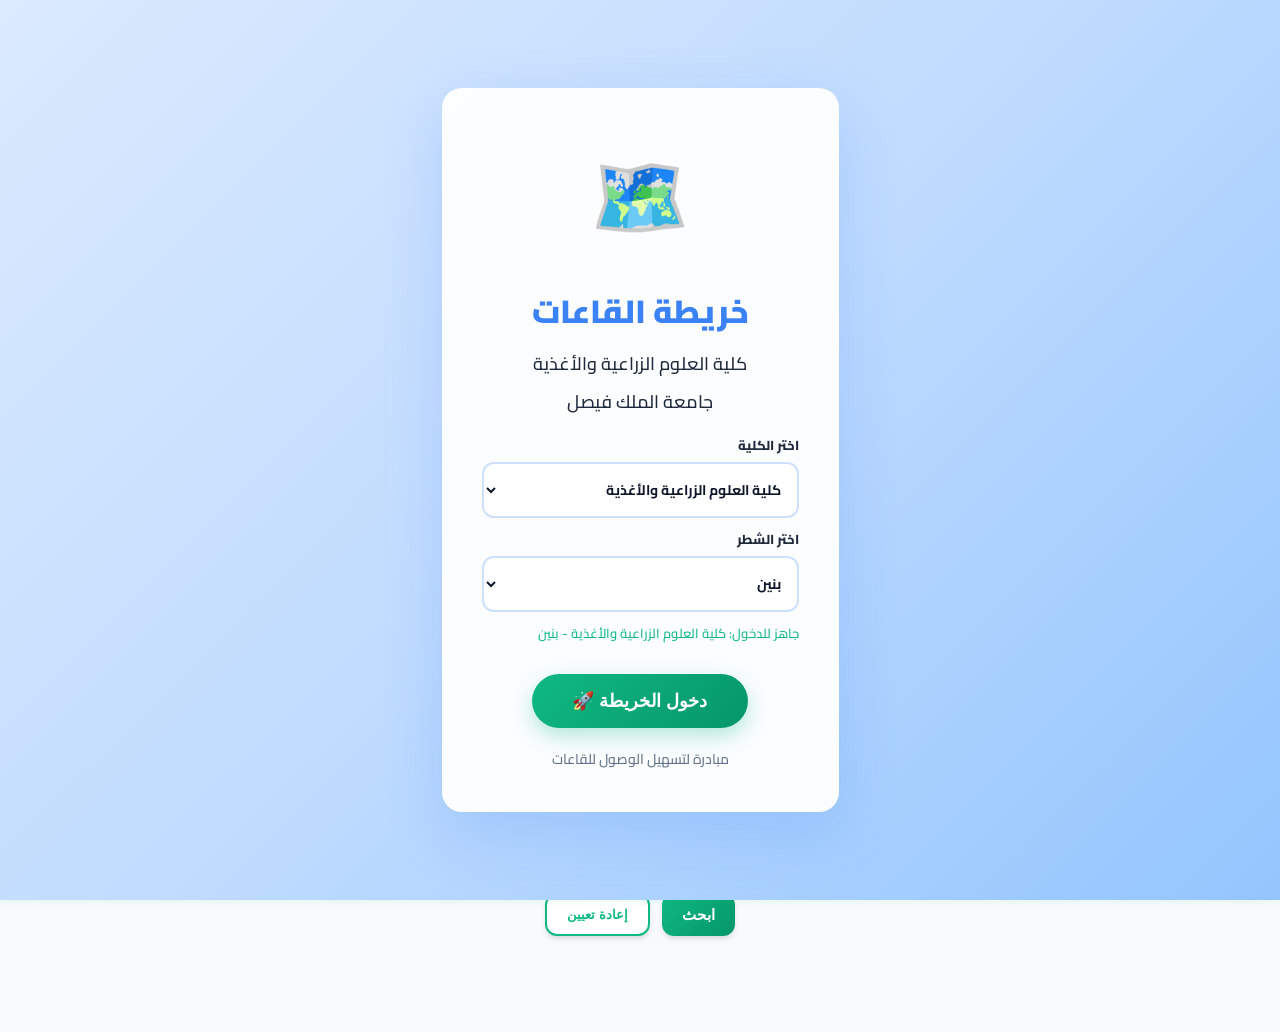
==== commit 80b92abd: "إصلاحات شاملة: نسبة الخريطة، سرعة المسار، الشكاوى، البيانات، وإتاحة التثبيت اعتماد نسخة map-KFU-main" ====
--- a/index.html
+++ b/index.html
@@ -1,231 +1,277 @@
-﻿<!DOCTYPE html>
-<html lang="ar" dir="rtl">
-<head>
-  <meta charset="utf-8" />
-  <meta name="viewport" content="width=device-width,initial-scale=1,viewport-fit=cover" />
-  <title>خريطة القاعات — كلية العلوم الزراعية والأغذية — جامعة الملك فيصل</title>
-  <link href="https://fonts.googleapis.com/css2?family=Cairo:wght@400;700&display=swap" rel="stylesheet">
-  <link rel="stylesheet" href="style.css">
-</head>
-<body>
-  <!-- Welcome Screen -->
-  <div id="welcomeScreen" class="welcome-screen">
-    <div class="welcome-content">
-      <div class="welcome-icon">🗺️</div>
-      <h1 class="welcome-title">خريطة القاعات</h1>
-      <p class="welcome-subtitle">كلية العلوم الزراعية والأغذية</p>
-      <p class="welcome-subtitle">جامعة الملك فيصل</p>
-      <button id="enterMapBtn" class="btn-enter">دخول الخريطة 🚀</button>
-      <p class="welcome-note">مبادرة لتسهيل الوصول للقاعات</p>
-    </div>
-  </div>
-
-  <div class="tooltip" id="tooltip">اسحب للخريطة، واستخدم التكبير/التصغير باللمس</div>
-
-  <header class="topbar" role="banner">
-    <button id="theme-toggle" class="theme-btn" aria-label="تبديل الوضع">🌙</button>
-    <h1 class="brand">خريطة القاعات</h1>
-    <button id="menuToggle" class="menu-toggle" aria-label="فتح القائمة" aria-expanded="false">
-      <span class="bar"></span><span class="bar"></span><span class="bar"></span>
-    </button>
-  </header>
-
-  <div id="sidebarBackdrop" class="sidebar-backdrop" aria-hidden="true"></div>
-
-  <nav id="sidebar" class="sidebar" aria-hidden="true">
-    <button id="closeSidebar" class="close-btn" aria-label="إغلاق القائمة">×</button>
-    <h2 class="side-h2">القائمة</h2>
-    <div class="side-actions">
-      <button id="openHomeInfo" class="btn-primary large">تعريف</button>
-      <button id="openDoctorModal" class="btn-primary large doctor-btn">🎓 مكتب دكتورك</button>
-      <button id="openEmailModal" class="btn-primary large">استخراج البريد الجامعي</button>
-      <button id="openComplaintModal" class="btn-primary large accent">تواصل معنا / ارفع اقتراح</button>
-
-      <!-- رقم العميد الصحيح بصيغة دولية (966 + الرقم بدون صفر البداية) -->
-      <a id="waDeanBtn" class="btn-primary large" href="https://wa.me/9660135895711?text=%D8%B3%D9%84%D8%A7%D9%85" target="_blank" rel="noopener noreferrer" role="button">مراسلة العميد عبر واتساب</a>
-
-      <button id="openDeanModal" class="btn-primary large">عن العميد</button>
-
-      <div class="about-frame" style="margin-top:8px;">
-        <button id="openAboutModal" class="btn-about">من نحن</button>
-      </div>
-    </div>
-
-    <div class="credit-card" aria-hidden="false" style="margin-top:12px;">
-      <div class="credit-inner">
-        <div class="credit-title">تصميم وبرمجة</div>
-        <div id="creditName" class="credit-name">فهد القحطاني</div>
-        <div class="credit-meta">طالب كلية العلوم الزراعية والأغذية — مطوّر واجهات إلكترونية والألعاب التفاعلية</div>
-        <div class="credit-badge">✨ v1.0</div>
-      </div>
-      <div class="credit-holo"></div>
-    </div>
-  </nav>
-
-  <main class="content">
-    <div id="mapContainer" class="map-container" aria-label="خريطة القاعات">
-      <div id="mapWrapper" class="map-wrapper">
-        <!-- استبدل map-1.png بصورتك الفعلية -->
-        <img id="mapImage" src="map-1.png" alt="خريطة القاعات">
-        <canvas id="pathCanvas" aria-hidden="true"></canvas>
-        <div id="pin" aria-hidden="true" title="موقع القاعة"></div>
-        <div id="animMarker" aria-hidden="true" title="مؤشر المسار"></div>
-      </div>
-    </div>
-
-    <aside class="form-container" aria-label="أدوات البحث">
-      <div id="stairsSlot"></div>
-
-      <label for="roomInput" class="visually-hidden">رقم القاعة</label>
-      <input type="text" id="roomInput" list="roomList" placeholder="اكتب رقم القاعة" aria-label="رقم القاعة">
-      <datalist id="roomList"></datalist>
-
-      <div class="form-actions">
-        <button id="searchBtn" class="btn-primary">ابحث</button>
-        <button id="resetBtn" class="btn-secondary">إعادة تعيين</button>
-      </div>
-
-      <p id="errorMessage" class="error-message" role="status" aria-live="polite" style="display:none;">يرجى إدخال رقم قاعة صحيح.</p>
-    </aside>
-  </main>
-
-  <footer class="footer">الحقوق محفوظة للطالب فهد القحطاني © 2025</footer>
-
-  <!-- Home Info Modal -->
-  <div id="homeInfoModal" class="modal" role="dialog" aria-hidden="true" aria-labelledby="homeTitle" aria-modal="true">
-    <div class="modal-backdrop" id="homeBackdrop"></div>
-    <div class="modal-card fullscreen" role="document" aria-labelledby="homeTitle">
-      <button id="closeHomeInfo" class="modal-close" data-close aria-label="إغلاق">×</button>
-      <h3 id="homeTitle">عن خريطة القاعات</h3>
-      <pre id="homeTyping" class="typing-output" aria-live="polite">مبادرة طلابية لتسهيل الوصول إلى القاعات داخل كلية العلوم الزراعية والأغذية.</pre>
-      <div style="margin-top:12px;text-align:left;"><button id="closeHomeInfoBtn" class="btn-secondary" data-close>إغلاق</button></div>
-    </div>
-  </div>
-
-  <!-- Email Modal -->
-  <div id="emailModal" class="modal" role="dialog" aria-hidden="true" aria-labelledby="modalTitle" aria-modal="true">
-    <div class="modal-backdrop" id="modalBackdrop"></div>
-    <div class="modal-card email-fancy fullscreen" role="document" aria-labelledby="modalTitle">
-      <button id="closeModal" class="modal-close" data-close aria-label="إغلاق">×</button>
-      <h3 id="modalTitle">استخراج البريد الجامعي</h3>
-      <p class="hint email-hint">أدخل الرقم الجامعي لإظهار البريد الرسمي الخاص بك</p>
-      <label for="uniIdInput">الرقم الجامعي</label>
-      <input id="uniIdInput" type="text" placeholder="مثال: 221122334" inputmode="numeric">
-
-      <div class="modal-row" style="margin-top:8px;">
-        <button id="genEmailBtn" class="btn-primary">استخرج</button>
-        <button id="closeModalBtn" class="btn-secondary" data-close>إغلاق</button>
-      </div>
-
-      <div id="emailResult" class="email-result" style="display:none;margin-top:10px;">
-        <input id="emailOutput" readonly>
-        <div class="modal-row" style="margin-top:8px;">
-          <button id="copyEmailBtn" class="btn-copy">نسخ</button>
-          <button id="openMailBtn" class="btn-primary">فتح في البريد</button>
-        </div>
-      </div>
-    </div>
-  </div>
-
-  <!-- Complaint Modal -->
-  <div id="complaintModal" class="modal" role="dialog" aria-hidden="true" aria-labelledby="complaintTitle" aria-modal="true">
-    <div class="modal-backdrop" id="complaintBackdrop"></div>
-    <div class="modal-card fullscreen" role="document" aria-labelledby="complaintTitle">
-      <button id="closeComplaint" class="modal-close" data-close aria-label="إغلاق">×</button>
-      <h3 id="complaintTitle">✉️ تواصل معنا / رفع اقتراح</h3>
-      <div class="complaint-instructions">
-        <strong>ماذا تفعل هذه النافذة؟</strong>
-        <p>أرسل لنا ملاحظة، شكوى، أو اقتراح لتحسين الخريطة. سيتلقاها فريق الدعم مباشرة.</p>
-      </div>
-
-      <div class="grid">
-        <label for="complainName">الاسم الكامل <span style="color:#dc2626;">*</span></label>
-        <input id="complainName" type="text" placeholder="أدخل الاسم بالعربي فقط" required>
-
-        <label for="complainUni">الرقم الجامعي <span style="color:#dc2626;">*</span></label>
-        <input id="complainUni" type="text" inputmode="numeric" placeholder="مثال: 221122334" required>
-
-        <label for="complainPhone">رقم الجوال <span style="color:#dc2626;">*</span></label>
-        <input id="complainPhone" type="tel" inputmode="numeric" placeholder="مثال: 0512345678" required>
-
-        <label for="complainMsg">نص الشكوى / الاقتراح</label>
-        <textarea id="complainMsg" rows="6" placeholder="اكتب الشكوى أو الاقتراح..."></textarea>
-
-        <label for="complainFile">إرفاق صورة (اختياري)</label>
-        <input id="complainFile" type="file" accept="image/*">
-
-        <div id="previewWrap" class="preview-wrap" style="display:none;">
-          <div class="preview-title">معاينة الصورة المرفقة:</div>
-          <img id="previewImg" src="" alt="معاينة">
-          <div style="display:flex;gap:8px;margin-top:8px;justify-content:center;">
-            <button id="removePreview" class="btn-secondary small" data-remove>❌ إزالة الصورة</button>
-          </div>
-        </div>
-      </div>
-
-      <div class="modal-row" style="margin-top:12px;">
-        <button id="sendComplaintBtn" class="btn-primary accent">أرسل</button>
-        <button id="closeComplaintBtn" class="btn-secondary" data-close>إغلاق</button>
-      </div>
-
-      <div id="complaintStatus" class="status" style="margin-top:10px;"></div>
-      <div class="note" style="margin-top:8px;">ملاحظة: سيتم الرد في أقرب وقت ممكن وشكرًا لتفهمكم.</div>
-    </div>
-  </div>
-
-  <!-- Dean Modal -->
-  <div id="deanModal" class="modal" role="dialog" aria-hidden="true" aria-labelledby="deanTitle" aria-modal="true">
-    <div class="modal-backdrop" id="deanBackdrop"></div>
-    <div class="modal-card fullscreen" role="document" aria-labelledby="deanTitle">
-      <button id="closeDean" class="modal-close" data-close aria-label="إغلاق">×</button>
-      <h3 id="deanTitle">عميد الكلية</h3>
-      <div class="modal-inner">
-        <p><strong>اللقب:</strong> عميد كلية العلوم الزراعية والأغذية</p>
-        <p><strong>الدور:</strong> مسؤول عن إدارة الكلية وأقسامها العلمية.</p>
-        <p><strong>كيفية التواصل:</strong> اضغط "مراسلة العميد عبر واتساب" في القائمة لإرسال رسالة مباشرة.</p>
-        <div style="margin-top:12px;text-align:left;"><button id="closeDeanBtn" class="btn-secondary" data-close>إغلاق</button></div>
-      </div>
-    </div>
-  </div>
-
-  <!-- About Modal (واحد فقط, مُصلح النص) -->
-  <div id="aboutModal" class="modal" role="dialog" aria-hidden="true" aria-labelledby="aboutTitle" aria-modal="true">
-    <div class="modal-backdrop" id="aboutBackdrop"></div>
-    <div class="modal-card fullscreen" role="document" aria-labelledby="aboutTitle">
-      <button id="closeAbout" class="modal-close" data-close aria-label="إغلاق">×</button>
-      <h3 id="aboutTitle">من نحن</h3>
-      <div class="typing-output about-text">
-        <p><strong>فريق خريطة القاعات</strong> — مبادرة تهدف لتسهيل الوصول إلى القاعات داخل كلية العلوم الزراعية والأغذية.</p>
-        <p>نرحب بالمساهمات والاقتراحات لتحسين التجربة.</p>
-      </div>
-      <div style="margin-top:12px;text-align:left;"><button id="closeAboutBtn" class="btn-secondary" data-close>إغلاق</button></div>
-    </div>
-  </div>
-
-  <!-- Doctor Modal - مكاتب الدكاترة -->
-  <div id="doctorModal" class="modal" role="dialog" aria-hidden="true" aria-labelledby="doctorTitle" aria-modal="true">
-    <div class="modal-backdrop" id="doctorBackdrop"></div>
-    <div class="modal-card fullscreen" role="document" aria-labelledby="doctorTitle">
-      <button id="closeDoctor" class="modal-close" data-close aria-label="إغلاق">×</button>
-      <h3 id="doctorTitle">🎓 مكتب دكتورك</h3>
-      <p class="hint">ابحث عن مكتب الدكتور بالاسم أو رقم المكتب 🔍</p>
-      
-      <input id="doctorSearchInput" class="doctor-search" type="text" placeholder="اكتب اسم الدكتور أو رقم المكتب...">
-
-      
-      <div id="doctorList" class="doctor-list"></div>
-      
-      <div style="margin-top:12px;text-align:left;">
-        <button id="closeDoctorBtn" class="btn-secondary" data-close>إغلاق</button>
-      </div>
-    </div>
-  </div>
-
-  <!-- external data + scripts (مضمّنة مرة واحدة) -->
-  <script src="rooms.js" defer></script>
-  <!-- paths.rel.js سيتم تحميله عند الطلب (lazy-load) لتحسين الأداء -->
-  <script src="doctors.js" defer></script>
-  <script src="script.js" defer></script>
-</body>
-
-</html>
+<!DOCTYPE html>
+<html lang="ar" dir="rtl">
+<head>
+  <meta charset="utf-8" />
+  <meta name="viewport" content="width=device-width,initial-scale=1,viewport-fit=cover" />
+  <title>خريطة القاعات — كلية العلوم الزراعية والأغذية — جامعة الملك فيصل</title>
+  <meta name="description" content="خريطة تفاعلية للوصول إلى قاعات ومكاتب كلية العلوم الزراعية والأغذية بجامعة الملك فيصل، مع مسار مرئي خطوة بخطوة ودعم الدورين.">
+  <meta name="theme-color" content="#10b981">
+
+  <link rel="icon" href="assets/icon.svg" type="image/svg+xml">
+  <link rel="icon" href="assets/icons/favicon-32.png" sizes="32x32" type="image/png">
+  <link rel="apple-touch-icon" href="assets/icons/apple-touch-icon.png">
+  <link rel="manifest" href="manifest.webmanifest">
+  <meta name="apple-mobile-web-app-capable" content="yes">
+  <meta name="apple-mobile-web-app-title" content="خريطة القاعات">
+
+  <meta property="og:type" content="website">
+  <meta property="og:title" content="خريطة القاعات — كلية العلوم الزراعية والأغذية">
+  <meta property="og:description" content="اعرف موقع أي قاعة أو مكتب داخل الكلية، مع مسار مرئي من المدخل حتى الباب.">
+  <meta property="og:image" content="assets/icons/icon-512.png">
+
+  <link rel="preconnect" href="https://fonts.googleapis.com">
+  <link rel="preconnect" href="https://fonts.gstatic.com" crossorigin>
+  <link href="https://fonts.googleapis.com/css2?family=Cairo:wght@400;700;900&display=swap" rel="stylesheet">
+  <link rel="stylesheet" href="css/style.css">
+  <link rel="stylesheet" href="css/sidebar-lux.css">
+</head>
+<body>
+  <!-- Welcome Screen -->
+  <div id="welcomeScreen" class="welcome-screen">
+    <div class="welcome-content">
+      <div class="welcome-icon">🗺️</div>
+      <h1 class="welcome-title">خريطة القاعات</h1>
+      <p class="welcome-subtitle">كلية العلوم الزراعية والأغذية</p>
+      <p class="welcome-subtitle">جامعة الملك فيصل</p>
+      <div class="welcome-switcher" aria-label="اختيار الكلية قبل الدخول">
+        <div class="welcome-field">
+          <label for="welcomeCollegeSelect">اختر الكلية</label>
+          <select id="welcomeCollegeSelect" aria-label="اختر الكلية">
+            <option value="">-- اختر الكلية --</option>
+          </select>
+        </div>
+        <div class="welcome-field">
+          <label for="welcomeAudienceSelect">اختر الشطر</label>
+          <select id="welcomeAudienceSelect" aria-label="اختر الشطر" disabled>
+            <option value="">-- اختر الشطر --</option>
+          </select>
+        </div>
+        <p id="welcomeSelectionHint" class="welcome-selection-hint">اختر الكلية والشطر أولاً.</p>
+      </div>
+      <button id="enterMapBtn" class="btn-enter">دخول الخريطة 🚀</button>
+      <p class="welcome-note">مبادرة لتسهيل الوصول للقاعات</p>
+    </div>
+  </div>
+
+  <div class="tooltip" id="tooltip">اسحب للخريطة، واستخدم التكبير/التصغير باللمس</div>
+
+  <header class="topbar" role="banner">
+    <button id="theme-toggle" class="theme-btn" aria-label="تبديل الوضع">🌙</button>
+    <h1 class="brand">خريطة القاعات</h1>
+    <button id="menuToggle" class="menu-toggle" aria-label="فتح القائمة" aria-expanded="false">
+      <span class="bar"></span><span class="bar"></span><span class="bar"></span>
+    </button>
+  </header>
+
+  <nav id="sidebar" class="sidebar" aria-hidden="true" inert>
+    <button id="closeSidebar" class="close-btn" aria-label="إغلاق القائمة">×</button>
+    <h2 class="side-h2">القائمة</h2>
+    <div class="side-actions">
+      <button id="openHomeInfo" class="btn-primary large">تعريف</button>
+      <button id="openDoctorModal" class="btn-primary large doctor-btn">🎓 مكتب دكتورك</button>
+      <button id="openEmailModal" class="btn-primary large">استخراج البريد الجامعي</button>
+
+      <!-- رقم العميد بصيغة دولية صحيحة: 966 + الرقم بدون صفر البداية -->
+      <a id="waDeanBtn" class="btn-primary large" href="https://wa.me/966135895711" target="_blank" rel="noopener noreferrer" role="button">مراسلة العميد عبر واتساب</a>
+
+      <button id="openDeanModal" class="btn-primary large">عن العميد</button>
+      <button id="openComplaintModal" class="btn-primary large accent">✉️ الشكاوى والاقتراحات</button>
+
+      <div class="about-frame" style="margin-top:8px;">
+        <button id="openAboutModal" class="btn-about">من نحن</button>
+      </div>
+    </div>
+
+    <div class="credit-card" aria-hidden="false" style="margin-top:12px;">
+      <div class="credit-inner">
+        <div class="credit-title">تصميم وبرمجة</div>
+        <div id="creditName" class="credit-name">فهد القحطاني</div>
+        <div class="credit-meta">طالب كلية العلوم الزراعية والأغذية — مطوّر واجهات إلكترونية والألعاب التفاعلية</div>
+        <div class="credit-supervisor">بإشراف الأستاذ منصور البحري</div>
+        <div class="credit-badge">✨ v1.1</div>
+      </div>
+      <div class="credit-holo"></div>
+    </div>
+  </nav>
+
+  <main class="content">
+    <div id="mapContainer" class="map-container" aria-label="خريطة القاعات">
+      <div id="mapWrapper" class="map-wrapper">
+        <!-- استبدل map-1.png بصورتك الفعلية -->
+        <img id="mapImage" src="assets/maps/map-1.png" alt="خريطة القاعات">
+        <canvas id="pathCanvas" aria-hidden="true"></canvas>
+        <div id="pin" aria-hidden="true" title="موقع القاعة"></div>
+        <div id="animMarker" aria-hidden="true" title="مؤشر المسار"></div>
+      </div>
+    </div>
+
+    <aside class="form-container" aria-label="أدوات البحث">
+      <div id="stairsSlot"></div>
+
+      <label for="roomInput" class="visually-hidden">رقم القاعة</label>
+      <input type="text" id="roomInput" list="roomList" placeholder="اكتب رقم القاعة" aria-label="رقم القاعة">
+      <datalist id="roomList"></datalist>
+
+      <div class="form-actions">
+        <button id="searchBtn" class="btn-primary">ابحث</button>
+        <button id="resetBtn" class="btn-secondary">إعادة تعيين</button>
+      </div>
+
+      <p id="errorMessage" class="error-message" role="status" aria-live="polite" style="display:none;">يرجى إدخال رقم قاعة صحيح.</p>
+    </aside>
+  </main>
+
+  <button id="floatingComplaintBtn" class="floating-complaint-btn is-hidden" aria-label="فتح الشكاوى" title="الشكاوى والاقتراحات">
+    ✉️
+  </button>
+
+  <footer class="footer">الحقوق محفوظة للطالب فهد القحطاني © 2025 — بإشراف الأستاذ منصور البحري</footer>
+
+  <!-- Home Info Modal -->
+  <div id="homeInfoModal" class="modal" role="dialog" aria-hidden="true" aria-labelledby="homeTitle" aria-modal="true">
+    <div class="modal-backdrop" id="homeBackdrop"></div>
+    <div class="modal-card fullscreen" role="document" aria-labelledby="homeTitle">
+      <button id="closeHomeInfo" class="modal-close" data-close aria-label="إغلاق">×</button>
+      <h3 id="homeTitle">عن خريطة القاعات</h3>
+      <pre id="homeTyping" class="typing-output" aria-live="polite">مبادرة طلابية لتسهيل الوصول إلى القاعات داخل كلية العلوم الزراعية والأغذية.</pre>
+      <div style="margin-top:12px;text-align:left;"><button id="closeHomeInfoBtn" class="btn-secondary" data-close>إغلاق</button></div>
+    </div>
+  </div>
+
+  <!-- Email Modal -->
+  <div id="emailModal" class="modal" role="dialog" aria-hidden="true" aria-labelledby="modalTitle" aria-modal="true">
+    <div class="modal-backdrop" id="modalBackdrop"></div>
+    <div class="modal-card email-fancy fullscreen" role="document" aria-labelledby="modalTitle">
+      <button id="closeModal" class="modal-close" data-close aria-label="إغلاق">×</button>
+      <h3 id="modalTitle">استخراج البريد الجامعي</h3>
+      <p class="hint email-hint">أدخل الرقم الجامعي لإظهار البريد الرسمي الخاص بك</p>
+      <label for="uniIdInput">الرقم الجامعي</label>
+      <input id="uniIdInput" type="text" placeholder="مثال: 221122334" inputmode="numeric">
+
+      <div class="modal-row" style="margin-top:8px;">
+        <button id="genEmailBtn" class="btn-primary">استخرج</button>
+        <button id="closeModalBtn" class="btn-secondary" data-close>إغلاق</button>
+      </div>
+
+      <div id="emailResult" class="email-result" style="display:none;margin-top:10px;">
+        <input id="emailOutput" readonly>
+        <div class="modal-row" style="margin-top:8px;">
+          <button id="copyEmailBtn" class="btn-copy">نسخ</button>
+          <button id="openMailBtn" class="btn-primary">فتح في البريد</button>
+        </div>
+      </div>
+    </div>
+  </div>
+
+  <!-- Complaint Modal -->
+  <div id="complaintModal" class="modal" role="dialog" aria-hidden="true" aria-labelledby="complaintTitle" aria-modal="true">
+    <div class="modal-backdrop" id="complaintBackdrop"></div>
+    <div class="modal-card fullscreen" role="document" aria-labelledby="complaintTitle">
+      <button id="closeComplaint" class="modal-close" data-close aria-label="إغلاق">×</button>
+      <h3 id="complaintTitle">✉️ تواصل معنا / رفع اقتراح</h3>
+      <div class="complaint-instructions">
+        <strong>ماذا تفعل هذه النافذة؟</strong>
+        <p>أرسل لنا ملاحظة، شكوى، أو اقتراح لتحسين الخريطة. سيتلقاها فريق الدعم مباشرة.</p>
+      </div>
+
+      <div class="grid">
+        <label for="complainName">الاسم الكامل <span style="color:#dc2626;">*</span></label>
+        <input id="complainName" type="text" placeholder="أدخل الاسم بالعربي فقط" required>
+
+        <label for="complainUni">الرقم الجامعي <span style="color:#dc2626;">*</span></label>
+        <input id="complainUni" type="text" inputmode="numeric" placeholder="مثال: 221122334" required>
+
+        <label for="complainPhone">رقم الجوال <span style="color:#dc2626;">*</span></label>
+        <input id="complainPhone" type="tel" inputmode="numeric" placeholder="مثال: 0512345678" required>
+
+        <label for="complainMsg">نص الشكوى / الاقتراح</label>
+        <textarea id="complainMsg" rows="6" placeholder="اكتب الشكوى أو الاقتراح..."></textarea>
+
+        <label for="complainFile">إرفاق صورة (اختياري)</label>
+        <input id="complainFile" type="file" accept="image/*">
+
+        <div id="previewWrap" class="preview-wrap" style="display:none;">
+          <div class="preview-title">معاينة الصورة المرفقة:</div>
+          <img id="previewImg" src="" alt="معاينة">
+          <div style="display:flex;gap:8px;margin-top:8px;justify-content:center;">
+            <button id="removePreview" class="btn-secondary small" data-remove>❌ إزالة الصورة</button>
+          </div>
+        </div>
+      </div>
+
+      <div class="modal-row" style="margin-top:12px;">
+        <button id="sendComplaintBtn" class="btn-primary accent">أرسل</button>
+        <button id="closeComplaintBtn" class="btn-secondary" data-close>إغلاق</button>
+      </div>
+
+      <div id="complaintStatus" class="status" style="margin-top:10px;"></div>
+      <div class="note" style="margin-top:8px;">ملاحظة: سيتم الرد في أقرب وقت ممكن وشكرًا لتفهمكم.</div>
+    </div>
+  </div>
+
+  <!-- Dean Modal -->
+  <div id="deanModal" class="modal" role="dialog" aria-hidden="true" aria-labelledby="deanTitle" aria-modal="true">
+    <div class="modal-backdrop" id="deanBackdrop"></div>
+    <div class="modal-card fullscreen" role="document" aria-labelledby="deanTitle">
+      <button id="closeDean" class="modal-close" data-close aria-label="إغلاق">×</button>
+      <h3 id="deanTitle">عميد الكلية</h3>
+      <div class="modal-inner">
+        <p><strong>اللقب:</strong> عميد كلية العلوم الزراعية والأغذية</p>
+        <p><strong>الدور:</strong> مسؤول عن إدارة الكلية وأقسامها العلمية.</p>
+        <p><strong>كيفية التواصل:</strong> اضغط "مراسلة العميد عبر واتساب" في القائمة لإرسال رسالة مباشرة.</p>
+        <div style="margin-top:12px;text-align:left;"><button id="closeDeanBtn" class="btn-secondary" data-close>إغلاق</button></div>
+      </div>
+    </div>
+  </div>
+
+  <!-- About Modal (واحد فقط, مُصلح النص) -->
+  <div id="aboutModal" class="modal" role="dialog" aria-hidden="true" aria-labelledby="aboutTitle" aria-modal="true">
+    <div class="modal-backdrop" id="aboutBackdrop"></div>
+    <div class="modal-card fullscreen" role="document" aria-labelledby="aboutTitle">
+      <button id="closeAbout" class="modal-close" data-close aria-label="إغلاق">×</button>
+      <h3 id="aboutTitle">من نحن</h3>
+      <div class="typing-output about-text">
+        <p><strong>فريق خريطة القاعات</strong> — مبادرة تهدف لتسهيل الوصول إلى القاعات داخل كلية العلوم الزراعية والأغذية.</p>
+        <p><strong>بإشراف:</strong> الأستاذ منصور البحري.</p>
+        <p>نرحب بالمساهمات والاقتراحات لتحسين التجربة.</p>
+      </div>
+      <div style="margin-top:12px;text-align:left;"><button id="closeAboutBtn" class="btn-secondary" data-close>إغلاق</button></div>
+    </div>
+  </div>
+
+  <!-- Doctor Modal - مكاتب الدكاترة -->
+  <div id="doctorModal" class="modal" role="dialog" aria-hidden="true" aria-labelledby="doctorTitle" aria-modal="true">
+    <div class="modal-backdrop" id="doctorBackdrop"></div>
+    <div class="modal-card fullscreen" role="document" aria-labelledby="doctorTitle">
+      <button id="closeDoctor" class="modal-close" data-close aria-label="إغلاق">×</button>
+      <h3 id="doctorTitle">🎓 مكتب دكتورك</h3>
+      <p class="hint">ابحث عن مكتب الدكتور بالاسم أو رقم المكتب 🔍</p>
+      
+      <input id="doctorSearchInput" class="doctor-search-input" type="text" placeholder="اكتب اسم الدكتور أو رقم المكتب...">
+      
+      <div id="doctorList" class="doctor-list"></div>
+      
+      <div style="margin-top:12px;text-align:left;">
+        <button id="closeDoctorBtn" class="btn-secondary" data-close>إغلاق</button>
+      </div>
+    </div>
+  </div>
+
+  <!-- external data + scripts (مضمّنة مرة واحدة) -->
+  <script src="js/dataset.registry.js" defer></script>
+  <script src="data/agri-food/male/rooms.js" defer></script>
+  <!-- paths.rel.js سيتم تحميله عند الطلب (lazy-load) لتحسين الأداء -->
+  <script src="data/agri-food/male/doctors.js" defer></script>
+  <script src="js/script.js" defer></script>
+
+  <!-- عامل الخدمة: يجعل الخريطة تعمل بدون إنترنت داخل المبنى -->
+  <script>
+    if ('serviceWorker' in navigator && location.protocol.startsWith('http')) {
+      window.addEventListener('load', () => {
+        navigator.serviceWorker.register('sw.js').catch(() => {});
+      });
+    }
+  </script>
+</body>
+
+</html>
--- a/css/style.css
+++ b/css/style.css
@@ -0,0 +1,376 @@
+:root{
+  --bg: #f8fafc;
+  --text: #1e293b;
+  --muted: #64748b;
+  --primary-1: #10b981;
+  --primary-2: #059669;
+  --accent-1: #ef4444;
+  --accent-2: #dc2626;
+  --card-bg: #ffffff;
+  --backdrop: rgba(15,23,42,0.4);
+  --holo1: rgba(16,185,129,0.08);
+  --holo2: rgba(5,150,105,0.08);
+  --shadow-soft: 0 4px 6px -1px rgba(0,0,0,0.1), 0 2px 4px -1px rgba(0,0,0,0.06);
+  --shadow-medium: 0 10px 15px -3px rgba(0,0,0,0.1), 0 4px 6px -2px rgba(0,0,0,0.05);
+  --shadow-large: 0 20px 25px -5px rgba(0,0,0,0.1), 0 10px 10px -5px rgba(0,0,0,0.04);
+}
+
+/* Dark theme variables */
+body.dark{
+  --bg: #0f172a;
+  --text: #f1f5f9;
+  --muted: #cbd5e1;
+  --primary-1: #10b981;
+  --primary-2: #059669;
+  --accent-1: #ef4444;
+  --accent-2: #dc2626;
+  --card-bg: #1e293b;
+  --backdrop: rgba(15,23,42,0.8);
+  --holo1: rgba(16,185,129,0.15);
+  --holo2: rgba(5,150,105,0.12);
+}
+
+/* reset */
+*{box-sizing:border-box;margin:0;padding:0}
+html{height:100%;overflow-x:hidden}
+body{font-family:'Cairo',sans-serif;background:var(--bg);color:var(--text);display:flex;flex-direction:column;min-height:100vh;font-size:16px;line-height:1.7;font-weight:500;-webkit-font-smoothing:antialiased;-moz-osx-font-smoothing:grayscale;-webkit-text-size-adjust:100%}
+body.modal-open{overflow:hidden}
+body.sidebar-open{background:var(--bg)}
+.tooltip{position:fixed;top:20px;left:50%;transform:translateX(-50%);background:rgba(0,0,0,0.75);color:#fff;padding:8px 12px;border-radius:6px;font-size:14px;z-index:2000;opacity:0;transition:opacity .3s}
+.tooltip.show{opacity:.95}
+
+.topbar{background:linear-gradient(135deg,var(--primary-1),var(--primary-2));color:#fff;padding:10px 16px;display:flex;align-items:center;justify-content:center;position:relative;box-shadow:var(--shadow-medium)}
+.brand{font-weight:700;font-size:16px}
+.theme-btn{position:absolute;left:14px;background:none;border:none;font-size:18px;cursor:pointer;color:#fff}
+
+.menu-toggle{position:absolute;right:14px;top:50%;transform:translateY(-50%);width:24px;height:18px;display:flex;flex-direction:column;justify-content:space-between;cursor:pointer;border:none;background:transparent}
+.menu-toggle .bar{height:2.5px;background:#fff;border-radius:2px}
+
+/* sidebar */
+.sidebar{position:fixed;top:0;right:0;width:320px;height:100%;padding:20px 18px;background:var(--card-bg);box-shadow:-14px 0 44px rgba(6,24,52,0.12);transform:translateX(110%);transition:transform .48s cubic-bezier(.22,.9,.32,1),opacity .38s ease,background .4s;z-index:1400;opacity:0;overflow-y:auto}
+.sidebar[aria-hidden="false"]{transform:translateX(0);opacity:1}
+.close-btn{position:absolute;top:8px;left:10px;font-size:36px;border:none;background:transparent;cursor:pointer;color:var(--text);transition:all 0.2s ease;font-weight:300;line-height:1;width:40px;height:40px;display:flex;align-items:center;justify-content:center;border-radius:8px}
+.close-btn:hover{background:rgba(239,68,68,0.1);color:var(--accent-1);transform:scale(1.1)}
+
+.side-h2{color:var(--primary-1);font-weight:800;margin-bottom:8px;font-size:16px}
+.side-actions{display:flex;flex-direction:column;gap:6px;margin-top:4px;align-items:stretch}
+.btn-primary.large{padding:8px 14px;border-radius:8px;background:linear-gradient(135deg,var(--primary-1),var(--primary-2));color:#fff;border:none;font-weight:600;font-size:13px;box-shadow:var(--shadow-soft);cursor:pointer;text-align:center;transition:all 0.2s ease;position:relative;overflow:hidden;width:100%}
+.btn-primary.large:hover{transform:translateY(-1px);box-shadow:var(--shadow-medium)}
+.btn-primary.large:active{transform:translateY(0);box-shadow:var(--shadow-soft)}
+.btn-primary.accent{background:linear-gradient(135deg,var(--accent-1),var(--accent-2));box-shadow:0 4px 12px rgba(239,68,68,0.3)}
+.btn-primary.doctor-btn{background:linear-gradient(135deg,var(--primary-1),var(--primary-2));box-shadow:0 4px 12px rgba(16,185,129,0.3)}
+.about-frame{padding:4px;border-radius:8px;border:1px solid rgba(16,185,129,0.15);background:linear-gradient(180deg,rgba(16,185,129,0.04),rgba(5,150,105,0.03));margin-top:4px}
+.btn-about{width:100%;padding:7px;border-radius:8px;background:transparent;border:2px dashed rgba(16,185,129,0.2);cursor:pointer;color:var(--primary-1);font-weight:600;font-size:12px;transition:all 0.2s ease}
+.btn-about:hover{border-color:var(--primary-1);background:rgba(16,185,129,0.08);transform:translateY(-1px)}
+
+/* WhatsApp dean button styling */
+#waDeanBtn{
+  display:inline-flex;
+  align-items:center;
+  justify-content:center;
+  gap:8px;
+  text-decoration:none;
+  color:#fff !important;
+  background:linear-gradient(135deg,var(--primary-1),var(--primary-2)) !important;
+}
+#waDeanBtn::before{
+  content: "📱";
+  font-size:16px;
+}
+
+/* credit card */
+.credit-card{position:absolute;left:20px;right:20px;bottom:18px;padding:12px;border-radius:14px;background:linear-gradient(135deg, rgba(255,255,255,0.85), rgba(245,248,255,0.95));box-shadow:0 8px 40px rgba(15,23,42,0.06);border:1px solid rgba(59,130,246,0.12);overflow:hidden;display:flex;align-items:center;gap:12px}
+.credit-inner{z-index:2;display:flex;flex-direction:column;gap:4px}
+.credit-title{font-size:12px;color:var(--muted)}
+
+/* ==== display name as words (keep Arabic letters connected) ==== */
+.credit-name {
+  display: inline-flex;
+  gap: 6px;
+  align-items: center;
+  font-weight: 900;
+  font-size: 15px;
+  color: var(--primary-1);
+  letter-spacing: 0;
+  line-height: 1;
+}
+
+.credit-word {
+  display: inline-block;
+  white-space: nowrap;
+  margin: 0;
+  padding: 0;
+  transform-origin: center;
+  transition: transform .9s cubic-bezier(.2,.9,.2,1), opacity .7s;
+  font: inherit;
+  line-height: inherit;
+}
+
+.credit-meta{font-size:12px;color:var(--muted)}
+.credit-badge{margin-top:6px;padding:6px 8px;border-radius:999px;background:rgba(255,255,255,0.85);font-weight:700;font-size:12px;color:#0b2b3b}
+
+.credit-holo{position:absolute;inset:0;background:radial-gradient(circle at 10% 20%,var(--holo1),transparent 6%),radial-gradient(circle at 80% 80%,var(--holo2),transparent 12%),radial-gradient(circle at 60% 10%,rgba(236,72,153,0.08),transparent 8%);mix-blend-mode:screen;opacity:.95;pointer-events:none;filter:blur(8px) saturate(120%);animation:holoShift 6s linear infinite}
+@keyframes holoShift{0%{transform:translateX(-6%) translateY(0)}50%{transform:translateX(6%) translateY(-3%)}100%{transform:translateX(-6%) translateY(0)}}
+
+/* map area */
+.map-container{
+  position:relative;
+  max-width:980px;
+  margin:16px auto 0 auto;
+  border-radius:16px;
+  overflow:hidden;
+  touch-action:manipulation;
+  background:var(--card-bg);
+  aspect-ratio:901/988;
+  /* العرض مقيّد أيضاً بالارتفاع المتاح حتى لا تنكسر نسبة المخطط على الشاشات العريضة */
+  width:min(94%, 980px, calc((100vh - 190px) * 901 / 988));
+  flex-shrink:0;
+  border:1px solid rgba(59,130,246,0.15);
+  box-shadow:var(--shadow-large);
+  transition:all 0.3s ease
+}
+.map-container.zoomed{touch-action:pan-x pan-y;overflow:auto}
+.map-wrapper{position:absolute;top:0;left:0;width:100%;height:100%;transform-origin:0 0;touch-action:manipulation}
+#mapImage{width:100%;height:100%;object-fit:contain;pointer-events:none;user-select:none;-webkit-user-select:none;-webkit-touch-callout:none}
+
+/* canvas + markers - تملأ الحاوي 100% */
+#pathCanvas{position:absolute;top:0;left:0;width:100%;height:100%;pointer-events:none;z-index:10}
+#pin{position:absolute;display:none;transform:translate(-50%,-50%);z-index:22;width:12px;height:12px;background:#3b82f6;border-radius:50%;border:2px solid #fff;box-shadow:0 8px 18px rgba(0,0,0,0.12);animation:blink 1s infinite}
+@keyframes blink{0%,100%{opacity:1}50%{opacity:.12}}
+@keyframes markerGlow{0%{filter:drop-shadow(0 4px 8px rgba(239,68,68,0.4))}100%{filter:drop-shadow(0 6px 12px rgba(239,68,68,0.8)) drop-shadow(0 0 16px rgba(239,68,68,0.3))}}
+#animMarker{position:absolute;display:none;transform:translate(-50%,-50%);z-index:20;width:0;height:0;border-left:8px solid transparent;border-right:8px solid transparent;border-bottom:14px solid #ef4444;filter:drop-shadow(0 4px 8px rgba(239,68,68,0.4));transition:transform .12s ease-out,opacity .4s ease;animation:markerGlow 2s ease-in-out infinite alternate}
+
+/* form */
+.form-container{
+  width:94%;
+  max-width:980px;
+  margin:12px auto 24px auto;
+  text-align:center;
+  position:relative;
+  padding-bottom: 12px;
+}
+.form-container input{width:70%;padding:14px 16px;margin:8px;border-radius:12px;border:2px solid rgba(59,130,246,0.25);background:var(--card-bg);color:var(--text);font-size:16px;transition:all 0.2s ease;box-shadow:var(--shadow-soft)}
+.form-container input:focus{outline:none;border-color:#3b82f6;box-shadow:0 0 0 3px rgba(59,130,246,0.15)}
+.form-actions{display:flex;gap:12px;justify-content:center;margin-top:12px}
+.btn-primary{background:linear-gradient(135deg,var(--primary-1),var(--primary-2));color:#fff;border:none;padding:12px 20px;border-radius:12px;font-weight:700;font-size:15px;cursor:pointer;transition:all 0.2s ease;box-shadow:var(--shadow-soft)}
+.btn-primary:hover{transform:translateY(-1px);box-shadow:var(--shadow-medium)}
+.btn-primary:active{transform:translateY(0)}
+.btn-secondary{background:#fff;color:var(--primary-1);border:2px solid var(--primary-1);padding:12px 20px;border-radius:12px;font-weight:600;cursor:pointer;transition:all 0.2s ease;box-shadow:var(--shadow-soft)}
+.btn-secondary:hover{background:var(--primary-1);color:#fff;transform:translateY(-1px)}
+.btn-copy{background:#f8fafc;border:1px solid #e2e8f0;padding:10px 14px;border-radius:10px;cursor:pointer;transition:all 0.2s ease}
+.btn-copy:hover{background:#e2e8f0}
+.error-message{color:#ef4444;display:none;margin-top:12px;font-weight:500}
+
+/* sticky stairs question */
+#stairsSlot .stairs-question{position:sticky;top:8px;z-index:60;display:flex;gap:10px;align-items:center;justify-content:center;background:linear-gradient(90deg,rgba(99,102,241,0.06),rgba(16,185,129,0.03));padding:8px 12px;border-radius:10px;border:1px solid rgba(79,70,229,0.06);margin-bottom:10px;font-size:14px}
+
+/* modal */
+.modal{
+  display:none;
+  position:fixed;
+  inset:0;
+  z-index:1600;
+  align-items:center;
+  justify-content:center;
+  padding:12px;
+}
+.modal[aria-hidden="false"]{display:flex}
+.modal-backdrop{position:absolute;inset:0;background:var(--backdrop);z-index:1650}
+
+.modal-card.fullscreen{
+  position:relative;
+  z-index:1700;
+  width:100%;
+  max-width:760px;
+  max-height:90vh;
+  margin:0;
+  padding:18px;
+  background:var(--card-bg);
+  border-radius:12px;
+  overflow:hidden;
+  display:flex;
+  flex-direction:column;
+  touch-action:auto;
+}
+
+.modal-card .modal-inner{
+  margin-top:12px;
+  overflow-y:auto;
+  -webkit-overflow-scrolling:touch;
+  touch-action:pan-y;
+  padding-bottom:14px;
+  display:flex;
+  flex-direction:column;
+  gap:10px;
+}
+
+.modal-close{position:absolute;top:10px;left:12px;background:transparent;border:none;font-size:28px;cursor:pointer;z-index:1710}
+
+.modal-card .grid{display:flex;flex-direction:column;gap:8px}
+.modal-card .grid label{font-size:13px;color:var(--muted);text-align:right}
+.modal-card .grid input[type="text"], .modal-card .grid input[type="file"], .modal-card .grid textarea{
+  width:100%;
+  box-sizing:border-box;
+  padding:10px 12px;
+  border-radius:10px;
+  border:1px solid rgba(11,27,49,0.06);
+  background:var(--card-bg);
+  color:var(--text);
+  font-size:15px;
+}
+.modal-card .grid textarea{min-height:110px;resize:vertical}
+
+.modal-row{display:flex;gap:10px;justify-content:flex-end;align-items:center;margin-top:8px}
+.modal-row .btn-primary{padding:10px 14px}
+.modal-row .btn-secondary{padding:10px 12px}
+
+/* typing cursor */
+.typing-output.typing-active::after{content:"";display:inline-block;width:10px;height:1em;margin-inline-start:6px;background:var(--primary-1);animation:blink-caret 700ms steps(1) infinite;vertical-align:bottom}
+@keyframes blink-caret{0%{opacity:1}50%{opacity:0}100%{opacity:1}}
+
+/* preview & forms */
+.preview-wrap{margin-top:8px;border:1px dashed #e6eef6;padding:8px;border-radius:8px;display:flex;flex-direction:column;align-items:center;gap:8px}
+.preview-wrap img{max-width:360px;border-radius:8px;max-height:360px;object-fit:cover}
+.status{margin-top:10px;font-size:15px;color:var(--muted)}
+.note{font-size:12px;color:var(--muted);margin-top:8px}
+
+/* floating complaint button */
+.floating-complaint-btn{
+  position:fixed;
+  right:20px;
+  bottom:88px;
+  width:54px;
+  height:54px;
+  border:none;
+  border-radius:50%;
+  display:flex;
+  align-items:center;
+  justify-content:center;
+  font-size:21px;
+  color:#fff;
+  cursor:pointer;
+  z-index:1500;
+  background:linear-gradient(135deg,var(--primary-1),var(--primary-2));
+  box-shadow:0 10px 22px rgba(16,185,129,0.35), inset 0 1px 0 rgba(255,255,255,0.28);
+  transition:transform .2s ease, box-shadow .2s ease, opacity .2s ease, right .2s ease;
+}
+.floating-complaint-btn:hover{transform:translateY(-2px) scale(1.03);box-shadow:0 14px 26px rgba(16,185,129,0.45), inset 0 1px 0 rgba(255,255,255,0.35)}
+.floating-complaint-btn:active{transform:translateY(0) scale(.98)}
+.floating-complaint-btn.is-hidden{opacity:0;pointer-events:none;transform:translateY(8px) scale(.95)}
+
+/* footer + spacing */
+.content{flex:1;padding:18px;flex-direction:column;align-items:center;gap:12px;display:flex;overflow-y:auto;overflow-x:hidden;padding-bottom:60px;-webkit-overflow-scrolling:touch}
+.footer{background:linear-gradient(135deg,var(--primary-1),var(--primary-2),var(--primary-1));background-size:200% 200%;animation:gradientShift 6s ease infinite;color:#fff;text-align:center;padding:8px;font-size:11px;position:fixed;bottom:0;width:100%;box-shadow:0 -4px 12px rgba(16,185,129,0.3);z-index:100;backdrop-filter:blur(8px)}
+
+/* responsive */
+@media (max-width:900px){
+  .map-container{width:min(98%, calc((100vh - 190px) * 901 / 988));border-width:2px;margin:10px auto}
+  .sidebar{width:92vw;padding:20px}
+  .credit-card{left:12px;right:12px;bottom:12px;padding:10px}
+  .modal-card.fullscreen{max-width:98vw;padding:14px}
+  .form-container{width:98%;padding:0 10px}
+  .form-container input{width:90%;padding:12px 14px;font-size:16px}
+  .content{padding:12px}
+}
+@media (max-width:600px){
+  .topbar{padding:12px}
+  .brand{font-size:16px}
+  .sidebar{width:95vw;padding:16px}
+  .btn-primary.large{padding:14px 16px;font-size:14px}
+  .form-container input{width:95%;padding:14px;margin:6px 0}
+  .form-actions{flex-direction:column;gap:8px;align-items:center}
+  .form-actions button{width:90%;max-width:300px}
+  #animMarker{border-left:6px solid transparent;border-right:6px solid transparent;border-bottom:10px solid #ef4444}
+  .map-container{width:min(99%, calc((100vh - 170px) * 901 / 988));margin:8px auto;border-radius:12px}
+  .content{padding:8px}
+  .floating-complaint-btn{right:12px;bottom:82px;width:50px;height:50px;font-size:19px}
+}
+@media (max-width:400px){
+  .sidebar{width:98vw;padding:12px}
+  .btn-primary.large{padding:12px 14px;font-size:13px;margin:4px 0}
+  .brand{font-size:15px}
+  .form-container input{width:98%;font-size:16px;padding:12px}
+  .credit-card{padding:8px;font-size:12px}
+  .modal-card.fullscreen{padding:12px}
+  .topbar{padding:10px}
+  .side-actions{gap:12px}
+  .menu-toggle{width:24px;height:18px}
+  .menu-toggle .bar{height:2px}
+}
+
+/* إضافة تحسين للشاشات الصغيرة جداً */
+@media (max-width:320px){
+  .sidebar{width:100vw;padding:10px}
+  .btn-primary.large{padding:10px 12px;font-size:12px}
+  .form-container input{font-size:16px;padding:10px}
+  .map-container{width:min(100%, calc((100vh - 160px) * 901 / 988));margin:5px auto;border-radius:8px}
+  .content{padding:5px}
+  .brand{font-size:14px}
+  .topbar{padding:8px}
+}
+
+/* Dark-mode tweaks */
+body.dark .topbar{ box-shadow: 0 8px 24px rgba(6,8,20,0.25); }
+body.dark .menu-toggle .bar{ background: #e6eef8; }
+body.dark .theme-btn{ color: #fff; }
+body.dark .credit-card, body.dark .modal-card.fullscreen, body.dark .map-container { background: var(--card-bg); }
+
+/* سطر المشرف في بطاقة الاعتماد */
+.credit-supervisor{font-size:12px;font-weight:700;color:var(--primary-1);margin-top:2px}
+
+/* Doctor List Styles */
+.doctor-list{max-height:450px;overflow-y:auto;margin-top:12px;display:flex;flex-direction:column;gap:10px;padding:4px}
+.doctor-search-input{width:100%;padding:14px 16px;margin:12px 0;border-radius:12px;border:2px solid rgba(16,185,129,0.3);font-size:15px;transition:all 0.25s ease;background:rgba(16,185,129,0.05);color:var(--text);font-family:inherit;font-weight:700}
+.doctor-search-input:focus{outline:none;border-color:var(--primary-1);background:#fff;box-shadow:0 0 0 3px rgba(16,185,129,0.12)}
+.doctor-item{padding:14px 18px;background:linear-gradient(135deg,rgba(16,185,129,0.08),rgba(16,185,129,0.05));border:2px solid rgba(16,185,129,0.2);border-radius:12px;cursor:pointer;transition:all 0.3s ease;display:flex;flex-direction:column;gap:6px;position:relative;overflow:visible}
+.doctor-item::before{content:'📍';position:absolute;right:14px;top:50%;transform:translateY(-50%);font-size:20px;opacity:0.5;transition:all 0.3s}
+.doctor-item:hover{background:linear-gradient(135deg,rgba(16,185,129,0.18),rgba(16,185,129,0.12));border-color:var(--primary-1);transform:translateX(-4px) scale(1.02);box-shadow:0 4px 12px rgba(16,185,129,0.25)}
+.doctor-item:hover::before{opacity:1;right:10px}
+.doctor-item:active{transform:translateX(-2px) scale(0.98)}
+.doctor-name{font-weight:700;color:var(--primary-1);font-size:15px;padding-right:30px;word-wrap:break-word;white-space:normal;line-height:1.4}
+.doctor-office{color:var(--muted);font-size:13px;font-weight:600;word-wrap:break-word;white-space:normal}
+/* مكتب لم يُحدَّد موقعه على الخريطة: واضح أنه غير قابل للضغط */
+.doctor-item.is-unmapped{opacity:.55;cursor:not-allowed;background:rgba(100,116,139,0.08);border-color:rgba(100,116,139,0.25)}
+.doctor-item.is-unmapped:hover{transform:none;box-shadow:none;background:rgba(100,116,139,0.08);border-color:rgba(100,116,139,0.25)}
+.doctor-item.is-unmapped::before{content:'🚫'}
+.doctor-item.is-unmapped .doctor-name{color:var(--muted)}
+.doctor-item:focus-visible{outline:2px solid var(--primary-1);outline-offset:2px}
+.doctor-empty{padding:20px;text-align:center;color:var(--muted)}
+
+.doctor-list::-webkit-scrollbar{width:6px}
+.doctor-list::-webkit-scrollbar-track{background:rgba(0,0,0,0.05);border-radius:10px}
+.doctor-list::-webkit-scrollbar-thumb{background:var(--primary-1);border-radius:10px}
+.doctor-list::-webkit-scrollbar-thumb:hover{background:var(--primary-2)}
+
+/* Welcome Screen */
+.welcome-screen{position:fixed;inset:0;z-index:9999;background:linear-gradient(135deg,#dbeafe,#bfdbfe,#93c5fd);display:flex;align-items:center;justify-content:center;animation:fadeIn 0.6s ease;transition:opacity 0.5s ease}
+.welcome-content{text-align:center;padding:40px;background:rgba(255,255,255,0.95);border-radius:20px;box-shadow:0 20px 60px rgba(59,130,246,0.2);max-width:500px;animation:slideUp 0.8s cubic-bezier(0.22,0.9,0.32,1)}
+.welcome-icon{font-size:80px;margin-bottom:20px;animation:bounce 2s infinite}
+.welcome-title{font-size:32px;font-weight:900;color:#3b82f6;margin-bottom:10px}
+.welcome-subtitle{font-size:18px;color:var(--text);margin-bottom:8px}
+.welcome-note{font-size:14px;color:var(--muted);margin-top:20px}
+.welcome-switcher{margin-top:16px;display:flex;flex-direction:column;gap:10px;text-align:right}
+.welcome-field{display:flex;flex-direction:column;gap:6px}
+.welcome-field label{font-size:13px;color:var(--text);font-weight:800}
+.welcome-field select{width:100%;padding:12px;border-radius:12px;border:2px solid rgba(59,130,246,.25);background:#fff;color:#0f172a;font-family:inherit;font-weight:700;font-size:14px}
+.welcome-field select:disabled{opacity:.6;cursor:not-allowed}
+.welcome-selection-hint{font-size:13px;color:#ef4444;min-height:18px}
+.btn-enter{padding:16px 40px;font-size:18px;font-weight:700;background:linear-gradient(135deg,var(--primary-1),var(--primary-2));color:#fff;border:none;border-radius:50px;cursor:pointer;box-shadow:0 8px 20px rgba(16,185,129,0.3);transition:all 0.3s ease;margin-top:30px}
+.btn-enter:hover{transform:translateY(-3px);box-shadow:0 12px 30px rgba(16,185,129,0.4)}
+.btn-enter:active{transform:translateY(-1px)}
+.btn-enter:disabled{opacity:.65;cursor:not-allowed;transform:none;box-shadow:none}
+.welcome-screen.hidden{opacity:0;pointer-events:none}
+
+@keyframes fadeIn{from{opacity:0}to{opacity:1}}
+@keyframes fadeOut{from{opacity:1}to{opacity:0}}
+@keyframes slideUp{from{transform:translateY(30px);opacity:0}to{transform:translateY(0);opacity:1}}
+@keyframes bounce{0%,100%{transform:translateY(0)}50%{transform:translateY(-10px)}}
+/* من يفعّل "تقليل الحركة" في نظامه لا يُفرض عليه وميض ولا تدرّجات متحركة */
+@media (prefers-reduced-motion: reduce){
+  *, *::before, *::after{
+    animation-duration:.001ms !important;
+    animation-iteration-count:1 !important;
+    transition-duration:.001ms !important;
+  }
+  #pin{animation:none;opacity:1}
+}
--- a/css/sidebar-lux.css
+++ b/css/sidebar-lux.css
@@ -0,0 +1,82 @@
+/* تحسين مظهر أزرار القائمة الجانبية بشكل أفخم وقابل للتوسع */
+
+.side-actions{
+  gap: 10px;
+}
+
+.side-actions .btn-primary.large,
+.side-actions #waDeanBtn{
+  min-height: 46px;
+  border-radius: 14px;
+  border: 1px solid color-mix(in srgb, var(--primary-1) 20%, transparent);
+  background:
+    linear-gradient(135deg,
+      color-mix(in srgb, var(--primary-1) 86%, #ffffff 14%),
+      color-mix(in srgb, var(--primary-2) 86%, #ffffff 14%));
+  box-shadow:
+    0 8px 20px color-mix(in srgb, var(--primary-1) 26%, transparent),
+    inset 0 1px 0 rgba(255, 255, 255, 0.28);
+  letter-spacing: .2px;
+  font-size: 14px;
+  font-weight: 700;
+  transition: transform .24s ease, box-shadow .24s ease, filter .24s ease;
+}
+
+.side-actions .btn-primary.large:hover,
+.side-actions #waDeanBtn:hover{
+  transform: translateY(-2px) scale(1.01);
+  box-shadow:
+    0 12px 26px color-mix(in srgb, var(--primary-1) 32%, transparent),
+    inset 0 1px 0 rgba(255, 255, 255, 0.35);
+  filter: saturate(108%);
+}
+
+.side-actions .btn-primary.large:active,
+.side-actions #waDeanBtn:active{
+  transform: translateY(0) scale(.995);
+}
+
+.side-actions .btn-primary.large:focus-visible,
+.side-actions #waDeanBtn:focus-visible,
+.btn-about:focus-visible{
+  outline: 2px solid color-mix(in srgb, var(--primary-1) 45%, white);
+  outline-offset: 2px;
+}
+
+.side-actions .btn-primary.large.accent{
+  border-color: color-mix(in srgb, var(--accent-1) 30%, transparent);
+  background:
+    linear-gradient(135deg,
+      color-mix(in srgb, var(--accent-1) 88%, #ffffff 12%),
+      color-mix(in srgb, var(--accent-2) 88%, #ffffff 12%));
+  box-shadow:
+    0 8px 20px color-mix(in srgb, var(--accent-1) 28%, transparent),
+    inset 0 1px 0 rgba(255, 255, 255, 0.26);
+}
+
+.side-actions .btn-primary.large.doctor-btn{
+  min-height: 54px;
+  font-size: 15px;
+  font-weight: 800;
+  border-width: 2px;
+}
+
+.about-frame{
+  border-radius: 14px;
+  padding: 6px;
+}
+
+.btn-about{
+  border-radius: 12px;
+  min-height: 42px;
+  font-size: 13px;
+  font-weight: 700;
+}
+
+@media (max-width: 600px){
+  .side-actions .btn-primary.large,
+  .side-actions #waDeanBtn{
+    min-height: 48px;
+    font-size: 14px;
+  }
+}
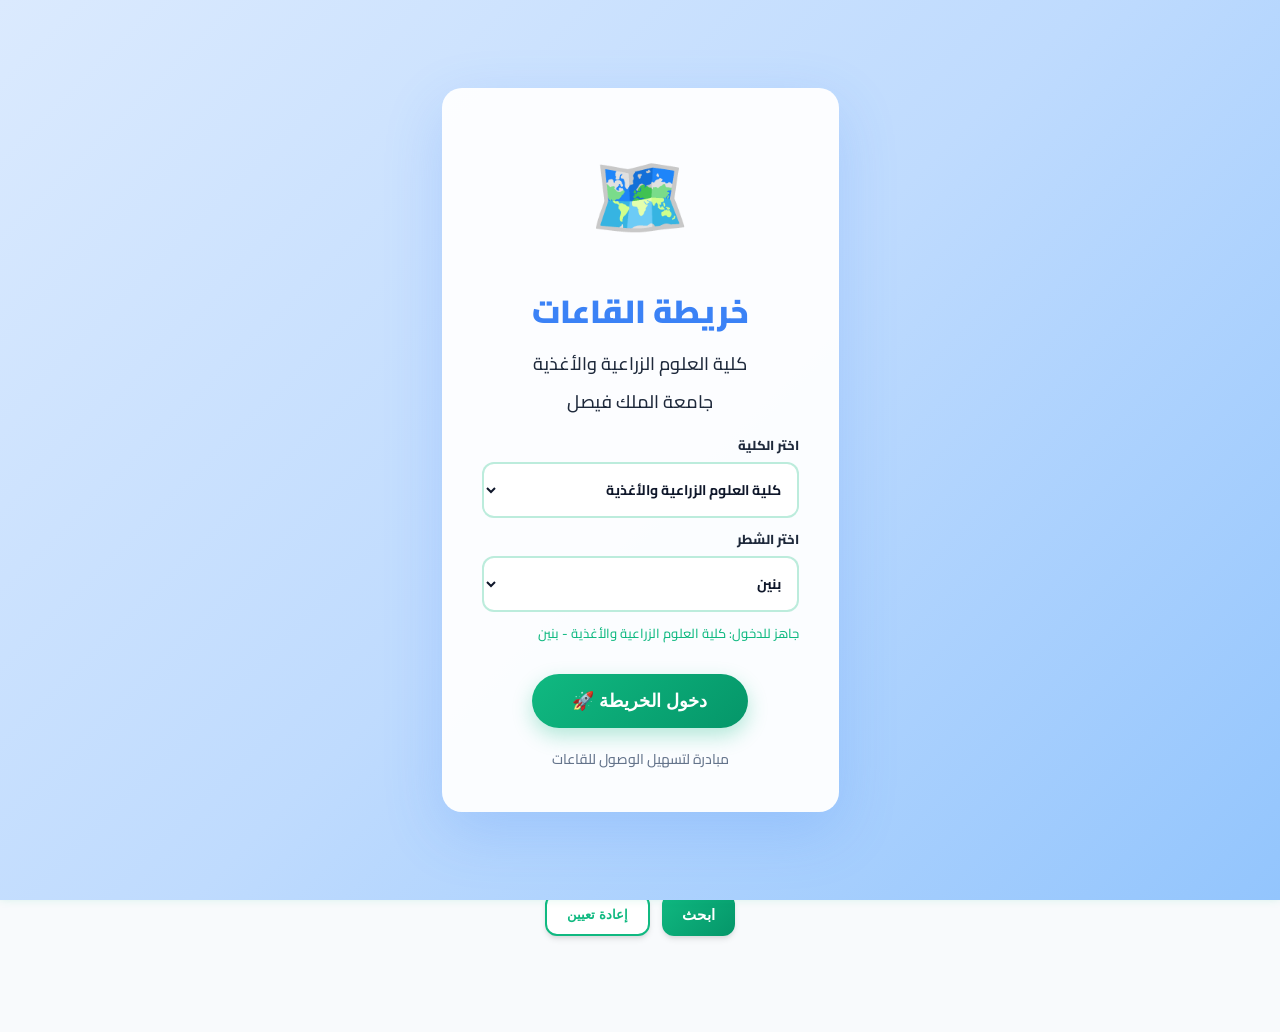
==== commit 5c60f309: "إصلاح تداخل بطاقة الاعتماد مع الأزرار + تثبيت هوية الكلية اللونية التداخل: - بطاقة الاعتماد كانت pos" ====
--- a/index.html
+++ b/index.html
@@ -22,8 +22,8 @@
   <link rel="preconnect" href="https://fonts.googleapis.com">
   <link rel="preconnect" href="https://fonts.gstatic.com" crossorigin>
   <link href="https://fonts.googleapis.com/css2?family=Cairo:wght@400;700;900&display=swap" rel="stylesheet">
-  <link rel="stylesheet" href="css/style.css">
-  <link rel="stylesheet" href="css/sidebar-lux.css">
+  <link rel="stylesheet" href="css/style.css?v=1.2.0">
+  <link rel="stylesheet" href="css/sidebar-lux.css?v=1.2.0">
 </head>
 <body>
   <!-- Welcome Screen -->
@@ -258,11 +258,11 @@
   </div>
 
   <!-- external data + scripts (مضمّنة مرة واحدة) -->
-  <script src="js/dataset.registry.js" defer></script>
-  <script src="data/agri-food/male/rooms.js" defer></script>
+  <script src="js/dataset.registry.js?v=1.2.0" defer></script>
+  <script src="data/agri-food/male/rooms.js?v=1.2.0" defer></script>
   <!-- paths.rel.js سيتم تحميله عند الطلب (lazy-load) لتحسين الأداء -->
-  <script src="data/agri-food/male/doctors.js" defer></script>
-  <script src="js/script.js" defer></script>
+  <script src="data/agri-food/male/doctors.js?v=1.2.0" defer></script>
+  <script src="js/script.js?v=1.2.0" defer></script>
 
   <!-- عامل الخدمة: يجعل الخريطة تعمل بدون إنترنت داخل المبنى -->
   <script>
--- a/css/style.css
+++ b/css/style.css
@@ -15,19 +15,17 @@
   --shadow-large: 0 20px 25px -5px rgba(0,0,0,0.1), 0 10px 10px -5px rgba(0,0,0,0.04);
 }
 
-/* Dark theme variables */
+/* Dark theme variables
+   مهم: هنا نعرّف ألوان الأسطح والنصوص فقط.
+   ألوان الهوية (--primary-* و --accent-* و --holo*) تبقى في :root وحدها،
+   لأن اللوحة الديناميكية تكتبها على <html>، وأي إعادة تعريف لها هنا على
+   <body> تُلغيها تماماً فلا تتأثر القائمة الجانبية ولا الأزرار في الوضع الليلي. */
 body.dark{
   --bg: #0f172a;
   --text: #f1f5f9;
   --muted: #cbd5e1;
-  --primary-1: #10b981;
-  --primary-2: #059669;
-  --accent-1: #ef4444;
-  --accent-2: #dc2626;
   --card-bg: #1e293b;
   --backdrop: rgba(15,23,42,0.8);
-  --holo1: rgba(16,185,129,0.15);
-  --holo2: rgba(5,150,105,0.12);
 }
 
 /* reset */
@@ -35,6 +33,12 @@
 html{height:100%;overflow-x:hidden}
 body{font-family:'Cairo',sans-serif;background:var(--bg);color:var(--text);display:flex;flex-direction:column;min-height:100vh;font-size:16px;line-height:1.7;font-weight:500;-webkit-font-smoothing:antialiased;-moz-osx-font-smoothing:grayscale;-webkit-text-size-adjust:100%}
 body.modal-open{overflow:hidden}
+/* قفل تمرير الصفحة خلف القائمة الجانبية أو أي نافذة منبثقة.
+   يجب أن يكون على <html> لا على <body>: بما أن html له overflow-x:hidden
+   فهو حاوي التمرير، ولا ينتقل overflow من body إلى الصفحة، لذا كان
+   body.modal-open{overflow:hidden} بلا أي أثر. */
+html.scroll-locked{overflow:hidden}
+html.scroll-locked body{overflow:hidden}
 body.sidebar-open{background:var(--bg)}
 .tooltip{position:fixed;top:20px;left:50%;transform:translateX(-50%);background:rgba(0,0,0,0.75);color:#fff;padding:8px 12px;border-radius:6px;font-size:14px;z-index:2000;opacity:0;transition:opacity .3s}
 .tooltip.show{opacity:.95}
@@ -47,13 +51,13 @@
 .menu-toggle .bar{height:2.5px;background:#fff;border-radius:2px}
 
 /* sidebar */
-.sidebar{position:fixed;top:0;right:0;width:320px;height:100%;padding:20px 18px;background:var(--card-bg);box-shadow:-14px 0 44px rgba(6,24,52,0.12);transform:translateX(110%);transition:transform .48s cubic-bezier(.22,.9,.32,1),opacity .38s ease,background .4s;z-index:1400;opacity:0;overflow-y:auto}
+.sidebar{position:fixed;top:0;right:0;width:320px;height:100%;padding:20px 18px;background:var(--card-bg);box-shadow:-14px 0 44px rgba(6,24,52,0.12);transform:translateX(110%);transition:transform .48s cubic-bezier(.22,.9,.32,1),opacity .38s ease,background .4s;z-index:1400;opacity:0;overflow-y:auto;display:flex;flex-direction:column}
 .sidebar[aria-hidden="false"]{transform:translateX(0);opacity:1}
 .close-btn{position:absolute;top:8px;left:10px;font-size:36px;border:none;background:transparent;cursor:pointer;color:var(--text);transition:all 0.2s ease;font-weight:300;line-height:1;width:40px;height:40px;display:flex;align-items:center;justify-content:center;border-radius:8px}
 .close-btn:hover{background:rgba(239,68,68,0.1);color:var(--accent-1);transform:scale(1.1)}
 
 .side-h2{color:var(--primary-1);font-weight:800;margin-bottom:8px;font-size:16px}
-.side-actions{display:flex;flex-direction:column;gap:6px;margin-top:4px;align-items:stretch}
+.side-actions{display:flex;flex-direction:column;gap:6px;margin-top:4px;align-items:stretch;flex-shrink:0}
 .btn-primary.large{padding:8px 14px;border-radius:8px;background:linear-gradient(135deg,var(--primary-1),var(--primary-2));color:#fff;border:none;font-weight:600;font-size:13px;box-shadow:var(--shadow-soft);cursor:pointer;text-align:center;transition:all 0.2s ease;position:relative;overflow:hidden;width:100%}
 .btn-primary.large:hover{transform:translateY(-1px);box-shadow:var(--shadow-medium)}
 .btn-primary.large:active{transform:translateY(0);box-shadow:var(--shadow-soft)}
@@ -79,7 +83,7 @@
 }
 
 /* credit card */
-.credit-card{position:absolute;left:20px;right:20px;bottom:18px;padding:12px;border-radius:14px;background:linear-gradient(135deg, rgba(255,255,255,0.85), rgba(245,248,255,0.95));box-shadow:0 8px 40px rgba(15,23,42,0.06);border:1px solid rgba(59,130,246,0.12);overflow:hidden;display:flex;align-items:center;gap:12px}
+.credit-card{position:relative;margin-top:auto;flex-shrink:0;padding:12px;border-radius:14px;background:linear-gradient(135deg, rgba(16,185,129,0.07), rgba(16,185,129,0.02));box-shadow:0 6px 20px rgba(15,23,42,0.05);border:1px solid rgba(16,185,129,0.18);overflow:hidden;display:flex;align-items:center;gap:12px}
 .credit-inner{z-index:2;display:flex;flex-direction:column;gap:4px}
 .credit-title{font-size:12px;color:var(--muted)}
 
@@ -107,9 +111,10 @@
 }
 
 .credit-meta{font-size:12px;color:var(--muted)}
-.credit-badge{margin-top:6px;padding:6px 8px;border-radius:999px;background:rgba(255,255,255,0.85);font-weight:700;font-size:12px;color:#0b2b3b}
-
-.credit-holo{position:absolute;inset:0;background:radial-gradient(circle at 10% 20%,var(--holo1),transparent 6%),radial-gradient(circle at 80% 80%,var(--holo2),transparent 12%),radial-gradient(circle at 60% 10%,rgba(236,72,153,0.08),transparent 8%);mix-blend-mode:screen;opacity:.95;pointer-events:none;filter:blur(8px) saturate(120%);animation:holoShift 6s linear infinite}
+.credit-badge{margin-top:6px;padding:6px 8px;border-radius:999px;background:rgba(16,185,129,0.12);border:1px solid rgba(16,185,129,0.22);font-weight:700;font-size:12px;color:var(--primary-2);align-self:flex-start}
+body.dark .credit-badge{background:rgba(16,185,129,0.18);border-color:rgba(16,185,129,0.3);color:var(--text)}
+
+.credit-holo{position:absolute;inset:0;background:radial-gradient(circle at 10% 20%,var(--holo1),transparent 6%),radial-gradient(circle at 80% 80%,var(--holo2),transparent 12%),radial-gradient(circle at 60% 10%,rgba(16,185,129,0.10),transparent 8%);mix-blend-mode:screen;opacity:.95;pointer-events:none;filter:blur(8px) saturate(120%);animation:holoShift 6s linear infinite}
 @keyframes holoShift{0%{transform:translateX(-6%) translateY(0)}50%{transform:translateX(6%) translateY(-3%)}100%{transform:translateX(-6%) translateY(0)}}
 
 /* map area */
@@ -125,7 +130,7 @@
   /* العرض مقيّد أيضاً بالارتفاع المتاح حتى لا تنكسر نسبة المخطط على الشاشات العريضة */
   width:min(94%, 980px, calc((100vh - 190px) * 901 / 988));
   flex-shrink:0;
-  border:1px solid rgba(59,130,246,0.15);
+  border:1px solid rgba(16,185,129,0.18);
   box-shadow:var(--shadow-large);
   transition:all 0.3s ease
 }
@@ -149,8 +154,8 @@
   position:relative;
   padding-bottom: 12px;
 }
-.form-container input{width:70%;padding:14px 16px;margin:8px;border-radius:12px;border:2px solid rgba(59,130,246,0.25);background:var(--card-bg);color:var(--text);font-size:16px;transition:all 0.2s ease;box-shadow:var(--shadow-soft)}
-.form-container input:focus{outline:none;border-color:#3b82f6;box-shadow:0 0 0 3px rgba(59,130,246,0.15)}
+.form-container input{width:70%;padding:14px 16px;margin:8px;border-radius:12px;border:2px solid rgba(16,185,129,0.28);background:var(--card-bg);color:var(--text);font-size:16px;transition:all 0.2s ease;box-shadow:var(--shadow-soft)}
+.form-container input:focus{outline:none;border-color:var(--primary-1);box-shadow:0 0 0 3px rgba(16,185,129,0.18)}
 .form-actions{display:flex;gap:12px;justify-content:center;margin-top:12px}
 .btn-primary{background:linear-gradient(135deg,var(--primary-1),var(--primary-2));color:#fff;border:none;padding:12px 20px;border-radius:12px;font-weight:700;font-size:15px;cursor:pointer;transition:all 0.2s ease;box-shadow:var(--shadow-soft)}
 .btn-primary:hover{transform:translateY(-1px);box-shadow:var(--shadow-medium)}
@@ -266,7 +271,7 @@
 @media (max-width:900px){
   .map-container{width:min(98%, calc((100vh - 190px) * 901 / 988));border-width:2px;margin:10px auto}
   .sidebar{width:92vw;padding:20px}
-  .credit-card{left:12px;right:12px;bottom:12px;padding:10px}
+  .credit-card{padding:10px}
   .modal-card.fullscreen{max-width:98vw;padding:14px}
   .form-container{width:98%;padding:0 10px}
   .form-container input{width:90%;padding:12px 14px;font-size:16px}
@@ -352,7 +357,7 @@
 .welcome-switcher{margin-top:16px;display:flex;flex-direction:column;gap:10px;text-align:right}
 .welcome-field{display:flex;flex-direction:column;gap:6px}
 .welcome-field label{font-size:13px;color:var(--text);font-weight:800}
-.welcome-field select{width:100%;padding:12px;border-radius:12px;border:2px solid rgba(59,130,246,.25);background:#fff;color:#0f172a;font-family:inherit;font-weight:700;font-size:14px}
+.welcome-field select{width:100%;padding:12px;border-radius:12px;border:2px solid rgba(16,185,129,.28);background:#fff;color:#0f172a;font-family:inherit;font-weight:700;font-size:14px}
 .welcome-field select:disabled{opacity:.6;cursor:not-allowed}
 .welcome-selection-hint{font-size:13px;color:#ef4444;min-height:18px}
 .btn-enter{padding:16px 40px;font-size:18px;font-weight:700;background:linear-gradient(135deg,var(--primary-1),var(--primary-2));color:#fff;border:none;border-radius:50px;cursor:pointer;box-shadow:0 8px 20px rgba(16,185,129,0.3);transition:all 0.3s ease;margin-top:30px}
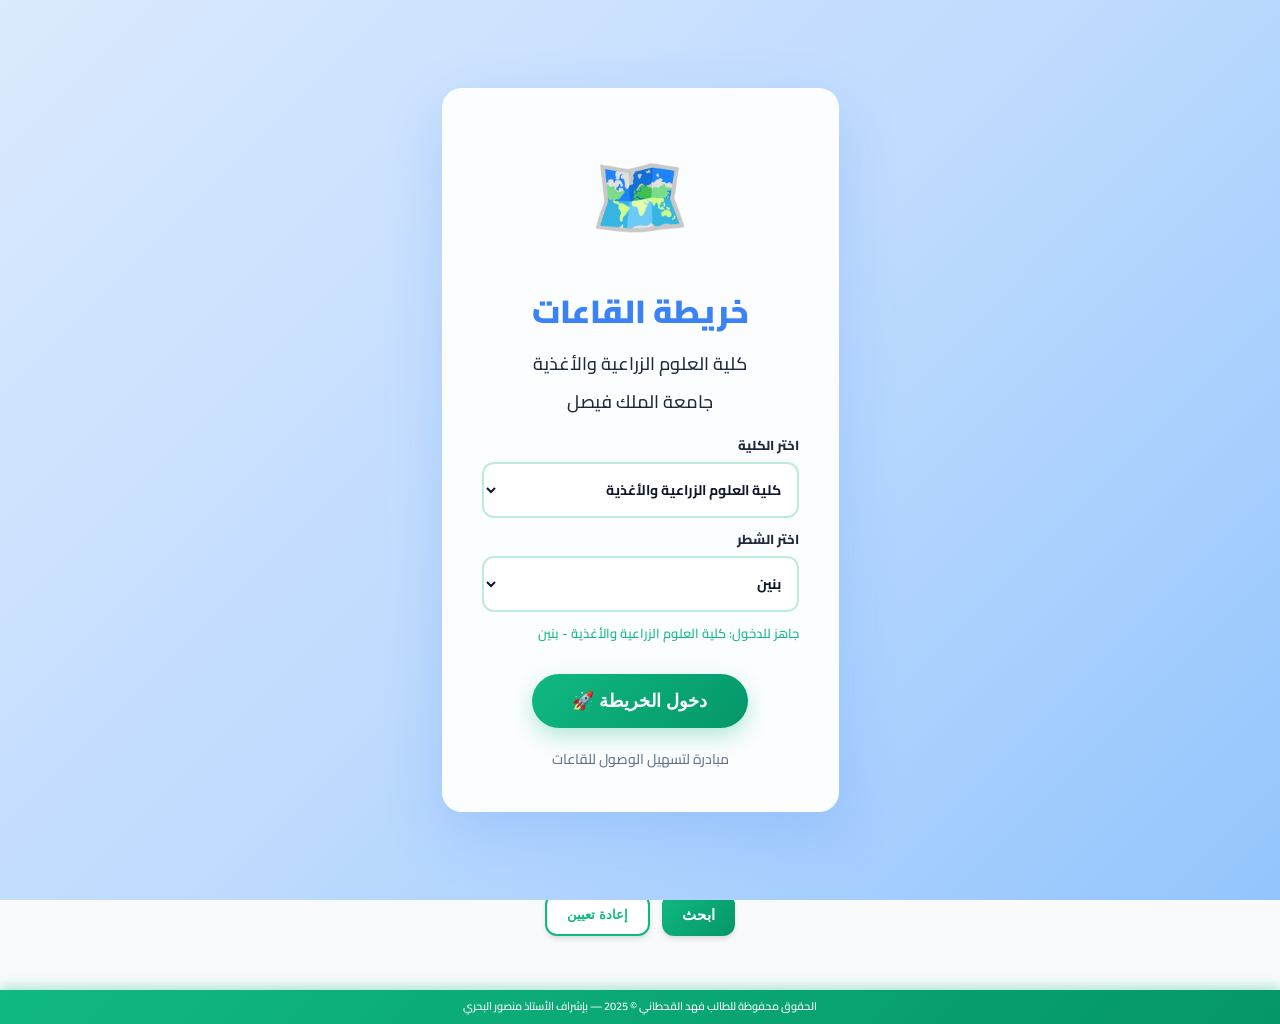
==== commit 6a2f0df1: "إصلاح رياضيات التكبير + إعادة كتابة حركة السهم + إزالة التداخل والتكرار التكبير كان ينزلق نحو الطرف:" ====
--- a/index.html
+++ b/index.html
@@ -22,8 +22,8 @@
   <link rel="preconnect" href="https://fonts.googleapis.com">
   <link rel="preconnect" href="https://fonts.gstatic.com" crossorigin>
   <link href="https://fonts.googleapis.com/css2?family=Cairo:wght@400;700;900&display=swap" rel="stylesheet">
-  <link rel="stylesheet" href="css/style.css?v=1.2.0">
-  <link rel="stylesheet" href="css/sidebar-lux.css?v=1.2.0">
+  <link rel="stylesheet" href="css/style.css?v=1.3.1">
+  <link rel="stylesheet" href="css/sidebar-lux.css?v=1.3.1">
 </head>
 <body>
   <!-- Welcome Screen -->
@@ -77,9 +77,6 @@
       <button id="openDeanModal" class="btn-primary large">عن العميد</button>
       <button id="openComplaintModal" class="btn-primary large accent">✉️ الشكاوى والاقتراحات</button>
 
-      <div class="about-frame" style="margin-top:8px;">
-        <button id="openAboutModal" class="btn-about">من نحن</button>
-      </div>
     </div>
 
     <div class="credit-card" aria-hidden="false" style="margin-top:12px;">
@@ -120,10 +117,6 @@
       <p id="errorMessage" class="error-message" role="status" aria-live="polite" style="display:none;">يرجى إدخال رقم قاعة صحيح.</p>
     </aside>
   </main>
-
-  <button id="floatingComplaintBtn" class="floating-complaint-btn is-hidden" aria-label="فتح الشكاوى" title="الشكاوى والاقتراحات">
-    ✉️
-  </button>
 
   <footer class="footer">الحقوق محفوظة للطالب فهد القحطاني © 2025 — بإشراف الأستاذ منصور البحري</footer>
 
@@ -221,21 +214,6 @@
         <p><strong>كيفية التواصل:</strong> اضغط "مراسلة العميد عبر واتساب" في القائمة لإرسال رسالة مباشرة.</p>
         <div style="margin-top:12px;text-align:left;"><button id="closeDeanBtn" class="btn-secondary" data-close>إغلاق</button></div>
       </div>
-    </div>
-  </div>
-
-  <!-- About Modal (واحد فقط, مُصلح النص) -->
-  <div id="aboutModal" class="modal" role="dialog" aria-hidden="true" aria-labelledby="aboutTitle" aria-modal="true">
-    <div class="modal-backdrop" id="aboutBackdrop"></div>
-    <div class="modal-card fullscreen" role="document" aria-labelledby="aboutTitle">
-      <button id="closeAbout" class="modal-close" data-close aria-label="إغلاق">×</button>
-      <h3 id="aboutTitle">من نحن</h3>
-      <div class="typing-output about-text">
-        <p><strong>فريق خريطة القاعات</strong> — مبادرة تهدف لتسهيل الوصول إلى القاعات داخل كلية العلوم الزراعية والأغذية.</p>
-        <p><strong>بإشراف:</strong> الأستاذ منصور البحري.</p>
-        <p>نرحب بالمساهمات والاقتراحات لتحسين التجربة.</p>
-      </div>
-      <div style="margin-top:12px;text-align:left;"><button id="closeAboutBtn" class="btn-secondary" data-close>إغلاق</button></div>
     </div>
   </div>
 
@@ -258,11 +236,11 @@
   </div>
 
   <!-- external data + scripts (مضمّنة مرة واحدة) -->
-  <script src="js/dataset.registry.js?v=1.2.0" defer></script>
-  <script src="data/agri-food/male/rooms.js?v=1.2.0" defer></script>
+  <script src="js/dataset.registry.js?v=1.3.1" defer></script>
+  <script src="data/agri-food/male/rooms.js?v=1.3.1" defer></script>
   <!-- paths.rel.js سيتم تحميله عند الطلب (lazy-load) لتحسين الأداء -->
-  <script src="data/agri-food/male/doctors.js?v=1.2.0" defer></script>
-  <script src="js/script.js?v=1.2.0" defer></script>
+  <script src="data/agri-food/male/doctors.js?v=1.3.1" defer></script>
+  <script src="js/script.js?v=1.3.1" defer></script>
 
   <!-- عامل الخدمة: يجعل الخريطة تعمل بدون إنترنت داخل المبنى -->
   <script>
--- a/css/style.css
+++ b/css/style.css
@@ -239,33 +239,10 @@
 .status{margin-top:10px;font-size:15px;color:var(--muted)}
 .note{font-size:12px;color:var(--muted);margin-top:8px}
 
-/* floating complaint button */
-.floating-complaint-btn{
-  position:fixed;
-  right:20px;
-  bottom:88px;
-  width:54px;
-  height:54px;
-  border:none;
-  border-radius:50%;
-  display:flex;
-  align-items:center;
-  justify-content:center;
-  font-size:21px;
-  color:#fff;
-  cursor:pointer;
-  z-index:1500;
-  background:linear-gradient(135deg,var(--primary-1),var(--primary-2));
-  box-shadow:0 10px 22px rgba(16,185,129,0.35), inset 0 1px 0 rgba(255,255,255,0.28);
-  transition:transform .2s ease, box-shadow .2s ease, opacity .2s ease, right .2s ease;
-}
-.floating-complaint-btn:hover{transform:translateY(-2px) scale(1.03);box-shadow:0 14px 26px rgba(16,185,129,0.45), inset 0 1px 0 rgba(255,255,255,0.35)}
-.floating-complaint-btn:active{transform:translateY(0) scale(.98)}
-.floating-complaint-btn.is-hidden{opacity:0;pointer-events:none;transform:translateY(8px) scale(.95)}
 
 /* footer + spacing */
-.content{flex:1;padding:18px;flex-direction:column;align-items:center;gap:12px;display:flex;overflow-y:auto;overflow-x:hidden;padding-bottom:60px;-webkit-overflow-scrolling:touch}
-.footer{background:linear-gradient(135deg,var(--primary-1),var(--primary-2),var(--primary-1));background-size:200% 200%;animation:gradientShift 6s ease infinite;color:#fff;text-align:center;padding:8px;font-size:11px;position:fixed;bottom:0;width:100%;box-shadow:0 -4px 12px rgba(16,185,129,0.3);z-index:100;backdrop-filter:blur(8px)}
+.content{flex:1;padding:18px;flex-direction:column;align-items:center;gap:12px;display:flex;overflow-y:auto;overflow-x:hidden;padding-bottom:18px;-webkit-overflow-scrolling:touch}
+.footer{background:linear-gradient(135deg,var(--primary-1),var(--primary-2),var(--primary-1));background-size:200% 200%;animation:gradientShift 6s ease infinite;color:#fff;text-align:center;padding:8px;font-size:11px;width:100%;box-shadow:0 -4px 12px rgba(16,185,129,0.3);flex-shrink:0;line-height:1.6}
 
 /* responsive */
 @media (max-width:900px){
@@ -288,7 +265,6 @@
   #animMarker{border-left:6px solid transparent;border-right:6px solid transparent;border-bottom:10px solid #ef4444}
   .map-container{width:min(99%, calc((100vh - 170px) * 901 / 988));margin:8px auto;border-radius:12px}
   .content{padding:8px}
-  .floating-complaint-btn{right:12px;bottom:82px;width:50px;height:50px;font-size:19px}
 }
 @media (max-width:400px){
   .sidebar{width:98vw;padding:12px}
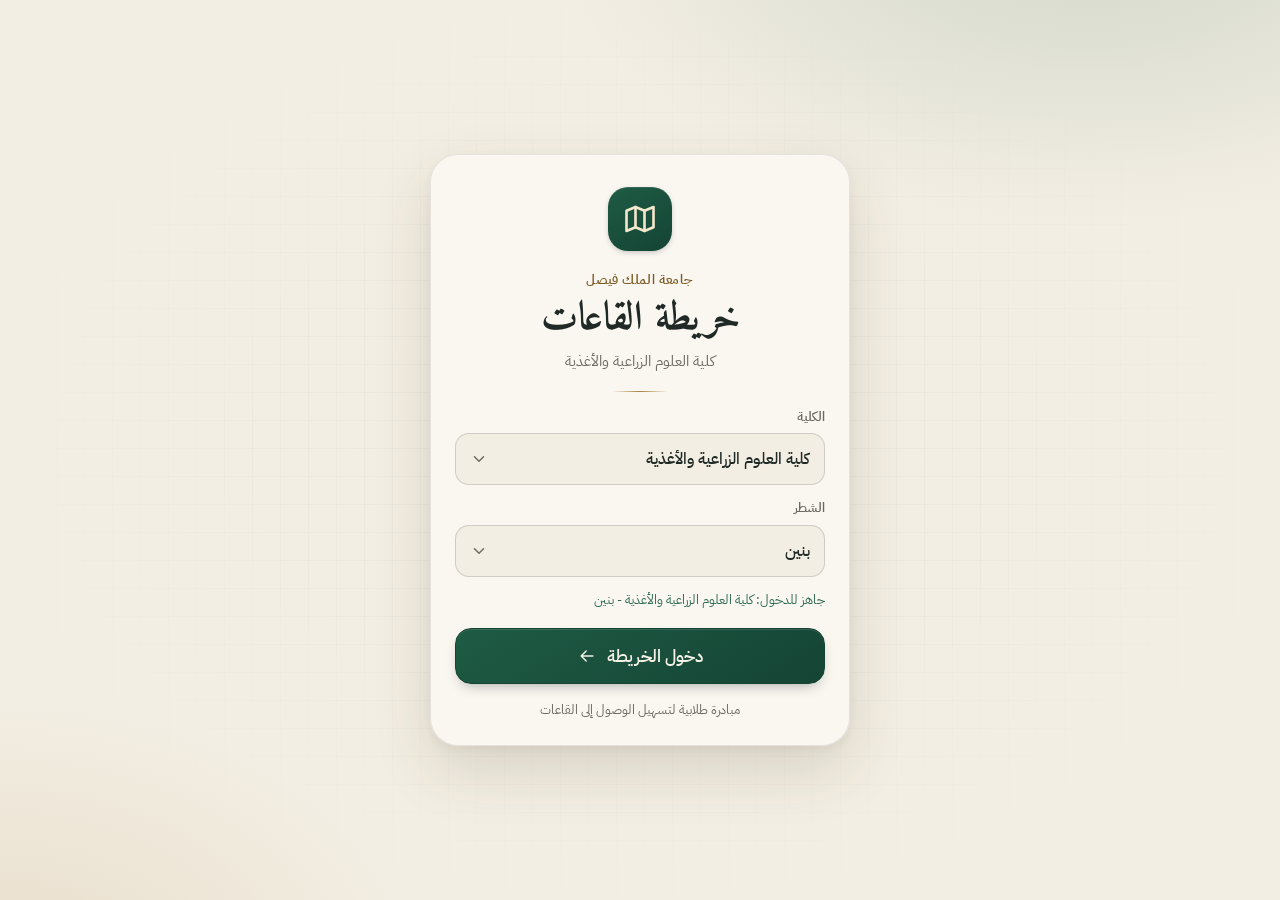
==== commit c25a44dd: "خريطة جديدة متجهة + شبكة مسارات آلية + تصميم واجهة جديد بالكامل - المخططان floor-1.svg و floor-2.svg" ====
--- a/index.html
+++ b/index.html
@@ -5,13 +5,15 @@
   <meta name="viewport" content="width=device-width,initial-scale=1,viewport-fit=cover" />
   <title>خريطة القاعات — كلية العلوم الزراعية والأغذية — جامعة الملك فيصل</title>
   <meta name="description" content="خريطة تفاعلية للوصول إلى قاعات ومكاتب كلية العلوم الزراعية والأغذية بجامعة الملك فيصل، مع مسار مرئي خطوة بخطوة ودعم الدورين.">
-  <meta name="theme-color" content="#10b981">
+  <meta name="theme-color" content="#f3eee3" id="themeColorMeta">
+  <meta name="color-scheme" content="light dark">
 
   <link rel="icon" href="assets/icon.svg" type="image/svg+xml">
   <link rel="icon" href="assets/icons/favicon-32.png" sizes="32x32" type="image/png">
   <link rel="apple-touch-icon" href="assets/icons/apple-touch-icon.png">
   <link rel="manifest" href="manifest.webmanifest">
   <meta name="apple-mobile-web-app-capable" content="yes">
+  <meta name="apple-mobile-web-app-status-bar-style" content="default">
   <meta name="apple-mobile-web-app-title" content="خريطة القاعات">
 
   <meta property="og:type" content="website">
@@ -21,71 +23,132 @@
 
   <link rel="preconnect" href="https://fonts.googleapis.com">
   <link rel="preconnect" href="https://fonts.gstatic.com" crossorigin>
-  <link href="https://fonts.googleapis.com/css2?family=Cairo:wght@400;700;900&display=swap" rel="stylesheet">
-  <link rel="stylesheet" href="css/style.css?v=1.3.1">
-  <link rel="stylesheet" href="css/sidebar-lux.css?v=1.3.1">
+  <link href="https://fonts.googleapis.com/css2?family=Amiri:wght@700&family=IBM+Plex+Sans+Arabic:wght@400;500;600;700&display=swap" rel="stylesheet">
+  <link rel="stylesheet" href="css/style.css?v=1.4.0">
+  <!-- طبقة الجوال/الآيفون: تُحمَّل أخيراً دائماً -->
+  <link rel="stylesheet" href="css/mobile.css?v=1.4.0">
+
+  <!-- رموز الواجهة: تُرسم مرة وتُستعمل بـ <use> -->
+  <svg width="0" height="0" style="position:absolute" aria-hidden="true">
+    <symbol id="i-map" viewBox="0 0 24 24"><path d="M9 4 3 6.5v13.5l6-2.5 6 2.5 6-2.5V4l-6 2.5z"/><path d="M9 4v13.5M15 6.5V20"/></symbol>
+    <symbol id="i-search" viewBox="0 0 24 24"><circle cx="11" cy="11" r="6.5"/><path d="m20 20-4.2-4.2"/></symbol>
+    <symbol id="i-reset" viewBox="0 0 24 24"><path d="M4 12a8 8 0 1 0 2.4-5.7L4 8.6"/><path d="M4 4v4.6h4.6"/></symbol>
+    <symbol id="i-moon" viewBox="0 0 24 24"><path d="M20 14.5A8 8 0 0 1 9.5 4 8 8 0 1 0 20 14.5z"/></symbol>
+    <symbol id="i-sun" viewBox="0 0 24 24"><circle cx="12" cy="12" r="4"/><path d="M12 2.5v2M12 19.5v2M4.6 4.6 6 6M18 18l1.4 1.4M2.5 12h2M19.5 12h2M4.6 19.4 6 18M18 6l1.4-1.4"/></symbol>
+    <symbol id="i-close" viewBox="0 0 24 24"><path d="M6 6l12 12M18 6 6 18"/></symbol>
+    <symbol id="i-chev" viewBox="0 0 24 24"><path d="M14.5 6l-6 6 6 6"/></symbol>
+    <symbol id="i-arrow" viewBox="0 0 24 24"><path d="M19 12H5M11 6l-6 6 6 6"/></symbol>
+    <symbol id="i-info" viewBox="0 0 24 24"><circle cx="12" cy="12" r="8.5"/><path d="M12 11v5.5M12 7.6v.1"/></symbol>
+    <symbol id="i-cap" viewBox="0 0 24 24"><path d="M2.5 9.5 12 5l9.5 4.5L12 14z"/><path d="M6.5 11.6V16c0 1.4 2.5 3 5.5 3s5.5-1.6 5.5-3v-4.4M21.5 9.5v5"/></symbol>
+    <symbol id="i-mail" viewBox="0 0 24 24"><rect x="3" y="5.5" width="18" height="13" rx="2.5"/><path d="m4 7.5 8 5.5 8-5.5"/></symbol>
+    <symbol id="i-chat" viewBox="0 0 24 24"><path d="M20.5 11.6a8.4 8.4 0 0 1-12.4 7.4L3.5 20.5l1.4-4.4a8.4 8.4 0 1 1 15.6-4.5z"/><path d="M9 9.5c0 3 2.5 5.5 5.5 5.5"/></symbol>
+    <symbol id="i-user" viewBox="0 0 24 24"><circle cx="12" cy="8.5" r="3.8"/><path d="M4.5 20c.9-3.6 3.8-5.6 7.5-5.6s6.6 2 7.5 5.6"/></symbol>
+    <symbol id="i-note" viewBox="0 0 24 24"><path d="M4.5 5.5h15v10.5H9.5l-5 4z"/><path d="M8.5 9.5h7M8.5 12.5h4"/></symbol>
+  </svg>
 </head>
 <body>
-  <!-- Welcome Screen -->
+  <!-- شاشة الترحيب -->
   <div id="welcomeScreen" class="welcome-screen">
     <div class="welcome-content">
-      <div class="welcome-icon">🗺️</div>
+      <div class="mark welcome-mark" aria-hidden="true"><svg class="ico"><use href="#i-map"/></svg></div>
+      <p class="welcome-kicker">جامعة الملك فيصل</p>
       <h1 class="welcome-title">خريطة القاعات</h1>
       <p class="welcome-subtitle">كلية العلوم الزراعية والأغذية</p>
-      <p class="welcome-subtitle">جامعة الملك فيصل</p>
+      <div class="welcome-rule" aria-hidden="true"></div>
       <div class="welcome-switcher" aria-label="اختيار الكلية قبل الدخول">
         <div class="welcome-field">
-          <label for="welcomeCollegeSelect">اختر الكلية</label>
+          <label for="welcomeCollegeSelect">الكلية</label>
           <select id="welcomeCollegeSelect" aria-label="اختر الكلية">
             <option value="">-- اختر الكلية --</option>
           </select>
         </div>
         <div class="welcome-field">
-          <label for="welcomeAudienceSelect">اختر الشطر</label>
+          <label for="welcomeAudienceSelect">الشطر</label>
           <select id="welcomeAudienceSelect" aria-label="اختر الشطر" disabled>
             <option value="">-- اختر الشطر --</option>
           </select>
         </div>
         <p id="welcomeSelectionHint" class="welcome-selection-hint">اختر الكلية والشطر أولاً.</p>
       </div>
-      <button id="enterMapBtn" class="btn-enter">دخول الخريطة 🚀</button>
-      <p class="welcome-note">مبادرة لتسهيل الوصول للقاعات</p>
-    </div>
-  </div>
-
-  <div class="tooltip" id="tooltip">اسحب للخريطة، واستخدم التكبير/التصغير باللمس</div>
+      <button id="enterMapBtn" class="btn-enter">دخول الخريطة <svg class="ico" aria-hidden="true"><use href="#i-arrow"/></svg></button>
+      <p class="welcome-note">مبادرة طلابية لتسهيل الوصول إلى القاعات</p>
+    </div>
+  </div>
+
+  <div class="tooltip" id="tooltip">اسحب الخريطة، وكبّرها بإصبعين</div>
 
   <header class="topbar" role="banner">
-    <button id="theme-toggle" class="theme-btn" aria-label="تبديل الوضع">🌙</button>
-    <h1 class="brand">خريطة القاعات</h1>
-    <button id="menuToggle" class="menu-toggle" aria-label="فتح القائمة" aria-expanded="false">
+    <button id="theme-toggle" class="theme-btn" aria-label="تبديل الوضع الليلي">
+      <svg class="ico ico-moon" aria-hidden="true"><use href="#i-moon"/></svg>
+      <svg class="ico ico-sun" aria-hidden="true"><use href="#i-sun"/></svg>
+    </button>
+    <div class="brand">
+      <div class="mark" aria-hidden="true"><svg class="ico"><use href="#i-map"/></svg></div>
+      <div class="brand-text">
+        <h1 class="brand-title">خريطة القاعات</h1>
+        <span class="brand-sub">كلية العلوم الزراعية والأغذية</span>
+      </div>
+    </div>
+    <button id="menuToggle" class="menu-toggle" aria-label="فتح القائمة" aria-expanded="false" aria-controls="sidebar">
       <span class="bar"></span><span class="bar"></span><span class="bar"></span>
     </button>
   </header>
 
-  <nav id="sidebar" class="sidebar" aria-hidden="true" inert>
-    <button id="closeSidebar" class="close-btn" aria-label="إغلاق القائمة">×</button>
-    <h2 class="side-h2">القائمة</h2>
+  <nav id="sidebar" class="sidebar" aria-hidden="true" aria-label="القائمة" inert>
+    <div class="side-head">
+      <div class="mark" aria-hidden="true"><svg class="ico"><use href="#i-map"/></svg></div>
+      <div class="brand-text">
+        <span class="brand-title">خريطة القاعات</span>
+        <span class="brand-sub">جامعة الملك فيصل</span>
+      </div>
+      <button id="closeSidebar" class="close-btn" aria-label="إغلاق القائمة"><svg class="ico" aria-hidden="true"><use href="#i-close"/></svg></button>
+    </div>
+
     <div class="side-actions">
-      <button id="openHomeInfo" class="btn-primary large">تعريف</button>
-      <button id="openDoctorModal" class="btn-primary large doctor-btn">🎓 مكتب دكتورك</button>
-      <button id="openEmailModal" class="btn-primary large">استخراج البريد الجامعي</button>
-
+      <button id="openDoctorModal" class="btn-primary large doctor-btn">
+        <span class="row-ico"><svg class="ico" aria-hidden="true"><use href="#i-cap"/></svg></span>
+        <span class="label">مكتب دكتورك<small>ابحث بالاسم أو رقم المكتب</small></span>
+        <svg class="ico chev" aria-hidden="true"><use href="#i-chev"/></svg>
+      </button>
+
+      <h2 class="side-h2">خدمات</h2>
+      <button id="openEmailModal" class="btn-primary large">
+        <span class="row-ico"><svg class="ico" aria-hidden="true"><use href="#i-mail"/></svg></span>
+        <span class="label">استخراج البريد الجامعي</span>
+        <svg class="ico chev" aria-hidden="true"><use href="#i-chev"/></svg>
+      </button>
       <!-- رقم العميد بصيغة دولية صحيحة: 966 + الرقم بدون صفر البداية -->
-      <a id="waDeanBtn" class="btn-primary large" href="https://wa.me/966135895711" target="_blank" rel="noopener noreferrer" role="button">مراسلة العميد عبر واتساب</a>
-
-      <button id="openDeanModal" class="btn-primary large">عن العميد</button>
-      <button id="openComplaintModal" class="btn-primary large accent">✉️ الشكاوى والاقتراحات</button>
-
-    </div>
-
-    <div class="credit-card" aria-hidden="false" style="margin-top:12px;">
+      <a id="waDeanBtn" class="btn-primary large" href="https://wa.me/966135895711" target="_blank" rel="noopener noreferrer">
+        <span class="row-ico"><svg class="ico" aria-hidden="true"><use href="#i-chat"/></svg></span>
+        <span class="label">مراسلة العميد عبر واتساب</span>
+        <svg class="ico chev" aria-hidden="true"><use href="#i-chev"/></svg>
+      </a>
+      <button id="openDeanModal" class="btn-primary large">
+        <span class="row-ico"><svg class="ico" aria-hidden="true"><use href="#i-user"/></svg></span>
+        <span class="label">عن العميد</span>
+        <svg class="ico chev" aria-hidden="true"><use href="#i-chev"/></svg>
+      </button>
+
+      <h2 class="side-h2">المبادرة</h2>
+      <button id="openHomeInfo" class="btn-primary large">
+        <span class="row-ico"><svg class="ico" aria-hidden="true"><use href="#i-info"/></svg></span>
+        <span class="label">تعريف بالخريطة</span>
+        <svg class="ico chev" aria-hidden="true"><use href="#i-chev"/></svg>
+      </button>
+      <button id="openComplaintModal" class="btn-primary large accent">
+        <span class="row-ico"><svg class="ico" aria-hidden="true"><use href="#i-note"/></svg></span>
+        <span class="label">الشكاوى والاقتراحات</span>
+        <svg class="ico chev" aria-hidden="true"><use href="#i-chev"/></svg>
+      </button>
+    </div>
+
+    <div class="credit-card">
       <div class="credit-inner">
         <div class="credit-title">تصميم وبرمجة</div>
         <div id="creditName" class="credit-name">فهد القحطاني</div>
         <div class="credit-meta">طالب كلية العلوم الزراعية والأغذية — مطوّر واجهات إلكترونية والألعاب التفاعلية</div>
         <div class="credit-supervisor">بإشراف الأستاذ منصور البحري</div>
-        <div class="credit-badge">✨ v1.1</div>
+        <div class="credit-badge">الإصدار 1.4.0</div>
       </div>
       <div class="credit-holo"></div>
     </div>
@@ -94,8 +157,7 @@
   <main class="content">
     <div id="mapContainer" class="map-container" aria-label="خريطة القاعات">
       <div id="mapWrapper" class="map-wrapper">
-        <!-- استبدل map-1.png بصورتك الفعلية -->
-        <img id="mapImage" src="assets/maps/map-1.png" alt="خريطة القاعات">
+        <img id="mapImage" src="assets/maps/floor-1.svg" alt="خريطة القاعات">
         <canvas id="pathCanvas" aria-hidden="true"></canvas>
         <div id="pin" aria-hidden="true" title="موقع القاعة"></div>
         <div id="animMarker" aria-hidden="true" title="مؤشر المسار"></div>
@@ -103,52 +165,72 @@
     </div>
 
     <aside class="form-container" aria-label="أدوات البحث">
+      <div class="panel-head">
+        <h2>إلى أين؟</h2>
+        <p>اكتب رقم القاعة أو اسم المكان، ونرسم لك الطريق من المدخل حتى الباب.</p>
+      </div>
+
       <div id="stairsSlot"></div>
 
-      <label for="roomInput" class="visually-hidden">رقم القاعة</label>
-      <input type="text" id="roomInput" list="roomList" placeholder="اكتب رقم القاعة" aria-label="رقم القاعة">
+      <div class="search-field">
+        <label for="roomInput" class="visually-hidden">رقم القاعة</label>
+        <input type="text" id="roomInput" list="roomList" placeholder="رقم القاعة، مثل 1045" aria-label="رقم القاعة" enterkeyhint="search" autocomplete="off" autocapitalize="none" autocorrect="off">
+        <svg class="ico" aria-hidden="true"><use href="#i-search"/></svg>
+      </div>
       <datalist id="roomList"></datalist>
 
       <div class="form-actions">
         <button id="searchBtn" class="btn-primary">ابحث</button>
-        <button id="resetBtn" class="btn-secondary">إعادة تعيين</button>
-      </div>
-
-      <p id="errorMessage" class="error-message" role="status" aria-live="polite" style="display:none;">يرجى إدخال رقم قاعة صحيح.</p>
+        <button id="resetBtn" class="btn-secondary"><svg class="ico" aria-hidden="true"><use href="#i-reset"/></svg>إعادة تعيين</button>
+      </div>
+
+      <p id="errorMessage" class="error-message" role="status" aria-live="polite">يرجى إدخال رقم قاعة صحيح.</p>
+
+      <div class="legend" aria-label="رموز الخريطة">
+        <h3>رموز الخريطة</h3>
+        <ul>
+          <li><i class="sw-wc"></i>دورة مياه</li>
+          <li><i class="sw-staff"></i>دورة مياه الدكاترة</li>
+          <li><i class="sw-lift"></i>مصعد</li>
+          <li><i class="sw-exit"></i>مخرج</li>
+          <li><i class="sw-corr"></i>ممر</li>
+          <li><i class="sw-door"></i>باب</li>
+        </ul>
+      </div>
     </aside>
   </main>
 
   <footer class="footer">الحقوق محفوظة للطالب فهد القحطاني © 2025 — بإشراف الأستاذ منصور البحري</footer>
 
-  <!-- Home Info Modal -->
+  <!-- تعريف -->
   <div id="homeInfoModal" class="modal" role="dialog" aria-hidden="true" aria-labelledby="homeTitle" aria-modal="true">
     <div class="modal-backdrop" id="homeBackdrop"></div>
     <div class="modal-card fullscreen" role="document" aria-labelledby="homeTitle">
       <button id="closeHomeInfo" class="modal-close" data-close aria-label="إغلاق">×</button>
       <h3 id="homeTitle">عن خريطة القاعات</h3>
       <pre id="homeTyping" class="typing-output" aria-live="polite">مبادرة طلابية لتسهيل الوصول إلى القاعات داخل كلية العلوم الزراعية والأغذية.</pre>
-      <div style="margin-top:12px;text-align:left;"><button id="closeHomeInfoBtn" class="btn-secondary" data-close>إغلاق</button></div>
-    </div>
-  </div>
-
-  <!-- Email Modal -->
+      <div class="modal-actions-end"><button id="closeHomeInfoBtn" class="btn-secondary" data-close>إغلاق</button></div>
+    </div>
+  </div>
+
+  <!-- البريد الجامعي -->
   <div id="emailModal" class="modal" role="dialog" aria-hidden="true" aria-labelledby="modalTitle" aria-modal="true">
     <div class="modal-backdrop" id="modalBackdrop"></div>
     <div class="modal-card email-fancy fullscreen" role="document" aria-labelledby="modalTitle">
       <button id="closeModal" class="modal-close" data-close aria-label="إغلاق">×</button>
-      <h3 id="modalTitle">استخراج البريد الجامعي</h3>
-      <p class="hint email-hint">أدخل الرقم الجامعي لإظهار البريد الرسمي الخاص بك</p>
+      <h3 id="modalTitle">البريد الجامعي</h3>
+      <p class="hint email-hint">أدخل رقمك الجامعي ليظهر بريدك الرسمي.</p>
       <label for="uniIdInput">الرقم الجامعي</label>
-      <input id="uniIdInput" type="text" placeholder="مثال: 221122334" inputmode="numeric">
-
-      <div class="modal-row" style="margin-top:8px;">
-        <button id="genEmailBtn" class="btn-primary">استخرج</button>
+      <input id="uniIdInput" type="text" placeholder="مثال: 221122334" inputmode="numeric" autocomplete="off">
+
+      <div class="modal-row">
+        <button id="genEmailBtn" class="btn-primary">استخرج البريد</button>
         <button id="closeModalBtn" class="btn-secondary" data-close>إغلاق</button>
       </div>
 
-      <div id="emailResult" class="email-result" style="display:none;margin-top:10px;">
-        <input id="emailOutput" readonly>
-        <div class="modal-row" style="margin-top:8px;">
+      <div id="emailResult" class="email-result" style="display:none;margin-top:12px;">
+        <input id="emailOutput" readonly aria-label="البريد الجامعي">
+        <div class="modal-row">
           <button id="copyEmailBtn" class="btn-copy">نسخ</button>
           <button id="openMailBtn" class="btn-primary">فتح في البريد</button>
         </div>
@@ -156,98 +238,100 @@
     </div>
   </div>
 
-  <!-- Complaint Modal -->
+  <!-- الشكاوى والاقتراحات -->
   <div id="complaintModal" class="modal" role="dialog" aria-hidden="true" aria-labelledby="complaintTitle" aria-modal="true">
     <div class="modal-backdrop" id="complaintBackdrop"></div>
     <div class="modal-card fullscreen" role="document" aria-labelledby="complaintTitle">
       <button id="closeComplaint" class="modal-close" data-close aria-label="إغلاق">×</button>
-      <h3 id="complaintTitle">✉️ تواصل معنا / رفع اقتراح</h3>
+      <h3 id="complaintTitle">الشكاوى والاقتراحات</h3>
       <div class="complaint-instructions">
-        <strong>ماذا تفعل هذه النافذة؟</strong>
-        <p>أرسل لنا ملاحظة، شكوى، أو اقتراح لتحسين الخريطة. سيتلقاها فريق الدعم مباشرة.</p>
+        <strong>ملاحظتك تصل لفريق الدعم مباشرة</strong>
+        <p>أرسل شكوى أو اقتراحاً لتحسين الخريطة، وسنرد عليك في أقرب وقت.</p>
       </div>
 
       <div class="grid">
-        <label for="complainName">الاسم الكامل <span style="color:#dc2626;">*</span></label>
-        <input id="complainName" type="text" placeholder="أدخل الاسم بالعربي فقط" required>
-
-        <label for="complainUni">الرقم الجامعي <span style="color:#dc2626;">*</span></label>
+        <label for="complainName">الاسم الكامل <span class="req">*</span></label>
+        <input id="complainName" type="text" placeholder="بالعربي فقط" autocomplete="name" required>
+
+        <label for="complainUni">الرقم الجامعي <span class="req">*</span></label>
         <input id="complainUni" type="text" inputmode="numeric" placeholder="مثال: 221122334" required>
 
-        <label for="complainPhone">رقم الجوال <span style="color:#dc2626;">*</span></label>
-        <input id="complainPhone" type="tel" inputmode="numeric" placeholder="مثال: 0512345678" required>
-
-        <label for="complainMsg">نص الشكوى / الاقتراح</label>
-        <textarea id="complainMsg" rows="6" placeholder="اكتب الشكوى أو الاقتراح..."></textarea>
+        <label for="complainPhone">رقم الجوال <span class="req">*</span></label>
+        <input id="complainPhone" type="tel" inputmode="numeric" placeholder="مثال: 0512345678" autocomplete="tel" required>
+
+        <label for="complainMsg">نص الشكوى أو الاقتراح</label>
+        <textarea id="complainMsg" rows="6" placeholder="اكتب رسالتك هنا"></textarea>
 
         <label for="complainFile">إرفاق صورة (اختياري)</label>
         <input id="complainFile" type="file" accept="image/*">
 
         <div id="previewWrap" class="preview-wrap" style="display:none;">
-          <div class="preview-title">معاينة الصورة المرفقة:</div>
-          <img id="previewImg" src="" alt="معاينة">
-          <div style="display:flex;gap:8px;margin-top:8px;justify-content:center;">
-            <button id="removePreview" class="btn-secondary small" data-remove>❌ إزالة الصورة</button>
-          </div>
-        </div>
-      </div>
-
-      <div class="modal-row" style="margin-top:12px;">
+          <div class="preview-title">الصورة المرفقة</div>
+          <img id="previewImg" src="" alt="معاينة الصورة المرفقة">
+          <button id="removePreview" class="btn-secondary small" data-remove>إزالة الصورة</button>
+        </div>
+      </div>
+
+      <div class="modal-row">
         <button id="sendComplaintBtn" class="btn-primary accent">أرسل</button>
         <button id="closeComplaintBtn" class="btn-secondary" data-close>إغلاق</button>
       </div>
 
-      <div id="complaintStatus" class="status" style="margin-top:10px;"></div>
-      <div class="note" style="margin-top:8px;">ملاحظة: سيتم الرد في أقرب وقت ممكن وشكرًا لتفهمكم.</div>
-    </div>
-  </div>
-
-  <!-- Dean Modal -->
+      <div id="complaintStatus" class="status"></div>
+    </div>
+  </div>
+
+  <!-- عن العميد -->
   <div id="deanModal" class="modal" role="dialog" aria-hidden="true" aria-labelledby="deanTitle" aria-modal="true">
     <div class="modal-backdrop" id="deanBackdrop"></div>
     <div class="modal-card fullscreen" role="document" aria-labelledby="deanTitle">
       <button id="closeDean" class="modal-close" data-close aria-label="إغلاق">×</button>
       <h3 id="deanTitle">عميد الكلية</h3>
       <div class="modal-inner">
-        <p><strong>اللقب:</strong> عميد كلية العلوم الزراعية والأغذية</p>
-        <p><strong>الدور:</strong> مسؤول عن إدارة الكلية وأقسامها العلمية.</p>
-        <p><strong>كيفية التواصل:</strong> اضغط "مراسلة العميد عبر واتساب" في القائمة لإرسال رسالة مباشرة.</p>
-        <div style="margin-top:12px;text-align:left;"><button id="closeDeanBtn" class="btn-secondary" data-close>إغلاق</button></div>
-      </div>
-    </div>
-  </div>
-
-  <!-- Doctor Modal - مكاتب الدكاترة -->
+        <div class="dean-facts">
+          <p><strong>اللقب</strong>عميد كلية العلوم الزراعية والأغذية</p>
+          <p><strong>الدور</strong>مسؤول عن إدارة الكلية وأقسامها العلمية.</p>
+          <p><strong>التواصل</strong>اضغط «مراسلة العميد عبر واتساب» في القائمة لإرسال رسالة مباشرة.</p>
+        </div>
+        <div class="modal-actions-end"><button id="closeDeanBtn" class="btn-secondary" data-close>إغلاق</button></div>
+      </div>
+    </div>
+  </div>
+
+  <!-- مكاتب الدكاترة -->
   <div id="doctorModal" class="modal" role="dialog" aria-hidden="true" aria-labelledby="doctorTitle" aria-modal="true">
     <div class="modal-backdrop" id="doctorBackdrop"></div>
     <div class="modal-card fullscreen" role="document" aria-labelledby="doctorTitle">
       <button id="closeDoctor" class="modal-close" data-close aria-label="إغلاق">×</button>
-      <h3 id="doctorTitle">🎓 مكتب دكتورك</h3>
-      <p class="hint">ابحث عن مكتب الدكتور بالاسم أو رقم المكتب 🔍</p>
-      
-      <input id="doctorSearchInput" class="doctor-search-input" type="text" placeholder="اكتب اسم الدكتور أو رقم المكتب...">
-      
+      <h3 id="doctorTitle">مكتب دكتورك</h3>
+      <p class="hint">ابحث بالاسم أو رقم المكتب، ثم اضغط على النتيجة لعرض الطريق.</p>
+
+      <input id="doctorSearchInput" class="doctor-search-input" type="search" placeholder="اسم الدكتور أو رقم المكتب" autocomplete="off" enterkeyhint="search">
+
       <div id="doctorList" class="doctor-list"></div>
-      
-      <div style="margin-top:12px;text-align:left;">
+
+      <div class="modal-actions-end">
         <button id="closeDoctorBtn" class="btn-secondary" data-close>إغلاق</button>
       </div>
     </div>
   </div>
 
   <!-- external data + scripts (مضمّنة مرة واحدة) -->
-  <script src="js/dataset.registry.js?v=1.3.1" defer></script>
-  <script src="data/agri-food/male/rooms.js?v=1.3.1" defer></script>
+  <script src="js/dataset.registry.js?v=1.4.0" defer></script>
+  <script src="data/agri-food/male/rooms.js?v=1.4.0" defer></script>
   <!-- paths.rel.js سيتم تحميله عند الطلب (lazy-load) لتحسين الأداء -->
-  <script src="data/agri-food/male/doctors.js?v=1.3.1" defer></script>
-  <script src="js/script.js?v=1.3.1" defer></script>
-
-  <!-- عامل الخدمة: يجعل الخريطة تعمل بدون إنترنت داخل المبنى -->
+  <script src="data/agri-food/male/doctors.js?v=1.4.0" defer></script>
+  <script src="js/script.js?v=1.4.0" defer></script>
+
+  <!-- ميزة العمل بدون إنترنت أُزيلت: نلغي أي عامل خدمة قديم ونمسح كاشه -->
   <script>
-    if ('serviceWorker' in navigator && location.protocol.startsWith('http')) {
-      window.addEventListener('load', () => {
-        navigator.serviceWorker.register('sw.js').catch(() => {});
-      });
+    if ('serviceWorker' in navigator) {
+      navigator.serviceWorker.getRegistrations()
+        .then(regs => regs.forEach(r => r.unregister()))
+        .catch(() => {});
+    }
+    if (window.caches) {
+      caches.keys().then(keys => keys.forEach(k => caches.delete(k))).catch(() => {});
     }
   </script>
 </body>
--- a/css/style.css
+++ b/css/style.css
@@ -1,357 +1,619 @@
-:root{
-  --bg: #f8fafc;
-  --text: #1e293b;
-  --muted: #64748b;
-  --primary-1: #10b981;
-  --primary-2: #059669;
-  --accent-1: #ef4444;
-  --accent-2: #dc2626;
-  --card-bg: #ffffff;
-  --backdrop: rgba(15,23,42,0.4);
-  --holo1: rgba(16,185,129,0.08);
-  --holo2: rgba(5,150,105,0.08);
-  --shadow-soft: 0 4px 6px -1px rgba(0,0,0,0.1), 0 2px 4px -1px rgba(0,0,0,0.06);
-  --shadow-medium: 0 10px 15px -3px rgba(0,0,0,0.1), 0 4px 6px -2px rgba(0,0,0,0.05);
-  --shadow-large: 0 20px 25px -5px rgba(0,0,0,0.1), 0 10px 10px -5px rgba(0,0,0,0.04);
-}
-
-/* Dark theme variables
-   مهم: هنا نعرّف ألوان الأسطح والنصوص فقط.
-   ألوان الهوية (--primary-* و --accent-* و --holo*) تبقى في :root وحدها،
-   لأن اللوحة الديناميكية تكتبها على <html>، وأي إعادة تعريف لها هنا على
-   <body> تُلغيها تماماً فلا تتأثر القائمة الجانبية ولا الأزرار في الوضع الليلي. */
-body.dark{
-  --bg: #0f172a;
-  --text: #f1f5f9;
-  --muted: #cbd5e1;
-  --card-bg: #1e293b;
-  --backdrop: rgba(15,23,42,0.8);
-}
-
-/* reset */
-*{box-sizing:border-box;margin:0;padding:0}
-html{height:100%;overflow-x:hidden}
-body{font-family:'Cairo',sans-serif;background:var(--bg);color:var(--text);display:flex;flex-direction:column;min-height:100vh;font-size:16px;line-height:1.7;font-weight:500;-webkit-font-smoothing:antialiased;-moz-osx-font-smoothing:grayscale;-webkit-text-size-adjust:100%}
-body.modal-open{overflow:hidden}
-/* قفل تمرير الصفحة خلف القائمة الجانبية أو أي نافذة منبثقة.
-   يجب أن يكون على <html> لا على <body>: بما أن html له overflow-x:hidden
-   فهو حاوي التمرير، ولا ينتقل overflow من body إلى الصفحة، لذا كان
-   body.modal-open{overflow:hidden} بلا أي أثر. */
-html.scroll-locked{overflow:hidden}
-html.scroll-locked body{overflow:hidden}
-body.sidebar-open{background:var(--bg)}
-.tooltip{position:fixed;top:20px;left:50%;transform:translateX(-50%);background:rgba(0,0,0,0.75);color:#fff;padding:8px 12px;border-radius:6px;font-size:14px;z-index:2000;opacity:0;transition:opacity .3s}
-.tooltip.show{opacity:.95}
-
-.topbar{background:linear-gradient(135deg,var(--primary-1),var(--primary-2));color:#fff;padding:10px 16px;display:flex;align-items:center;justify-content:center;position:relative;box-shadow:var(--shadow-medium)}
-.brand{font-weight:700;font-size:16px}
-.theme-btn{position:absolute;left:14px;background:none;border:none;font-size:18px;cursor:pointer;color:#fff}
-
-.menu-toggle{position:absolute;right:14px;top:50%;transform:translateY(-50%);width:24px;height:18px;display:flex;flex-direction:column;justify-content:space-between;cursor:pointer;border:none;background:transparent}
-.menu-toggle .bar{height:2.5px;background:#fff;border-radius:2px}
-
-/* sidebar */
-.sidebar{position:fixed;top:0;right:0;width:320px;height:100%;padding:20px 18px;background:var(--card-bg);box-shadow:-14px 0 44px rgba(6,24,52,0.12);transform:translateX(110%);transition:transform .48s cubic-bezier(.22,.9,.32,1),opacity .38s ease,background .4s;z-index:1400;opacity:0;overflow-y:auto;display:flex;flex-direction:column}
-.sidebar[aria-hidden="false"]{transform:translateX(0);opacity:1}
-.close-btn{position:absolute;top:8px;left:10px;font-size:36px;border:none;background:transparent;cursor:pointer;color:var(--text);transition:all 0.2s ease;font-weight:300;line-height:1;width:40px;height:40px;display:flex;align-items:center;justify-content:center;border-radius:8px}
-.close-btn:hover{background:rgba(239,68,68,0.1);color:var(--accent-1);transform:scale(1.1)}
-
-.side-h2{color:var(--primary-1);font-weight:800;margin-bottom:8px;font-size:16px}
-.side-actions{display:flex;flex-direction:column;gap:6px;margin-top:4px;align-items:stretch;flex-shrink:0}
-.btn-primary.large{padding:8px 14px;border-radius:8px;background:linear-gradient(135deg,var(--primary-1),var(--primary-2));color:#fff;border:none;font-weight:600;font-size:13px;box-shadow:var(--shadow-soft);cursor:pointer;text-align:center;transition:all 0.2s ease;position:relative;overflow:hidden;width:100%}
-.btn-primary.large:hover{transform:translateY(-1px);box-shadow:var(--shadow-medium)}
-.btn-primary.large:active{transform:translateY(0);box-shadow:var(--shadow-soft)}
-.btn-primary.accent{background:linear-gradient(135deg,var(--accent-1),var(--accent-2));box-shadow:0 4px 12px rgba(239,68,68,0.3)}
-.btn-primary.doctor-btn{background:linear-gradient(135deg,var(--primary-1),var(--primary-2));box-shadow:0 4px 12px rgba(16,185,129,0.3)}
-.about-frame{padding:4px;border-radius:8px;border:1px solid rgba(16,185,129,0.15);background:linear-gradient(180deg,rgba(16,185,129,0.04),rgba(5,150,105,0.03));margin-top:4px}
-.btn-about{width:100%;padding:7px;border-radius:8px;background:transparent;border:2px dashed rgba(16,185,129,0.2);cursor:pointer;color:var(--primary-1);font-weight:600;font-size:12px;transition:all 0.2s ease}
-.btn-about:hover{border-color:var(--primary-1);background:rgba(16,185,129,0.08);transform:translateY(-1px)}
-
-/* WhatsApp dean button styling */
-#waDeanBtn{
-  display:inline-flex;
-  align-items:center;
-  justify-content:center;
-  gap:8px;
-  text-decoration:none;
-  color:#fff !important;
-  background:linear-gradient(135deg,var(--primary-1),var(--primary-2)) !important;
-}
-#waDeanBtn::before{
-  content: "📱";
-  font-size:16px;
-}
-
-/* credit card */
-.credit-card{position:relative;margin-top:auto;flex-shrink:0;padding:12px;border-radius:14px;background:linear-gradient(135deg, rgba(16,185,129,0.07), rgba(16,185,129,0.02));box-shadow:0 6px 20px rgba(15,23,42,0.05);border:1px solid rgba(16,185,129,0.18);overflow:hidden;display:flex;align-items:center;gap:12px}
-.credit-inner{z-index:2;display:flex;flex-direction:column;gap:4px}
-.credit-title{font-size:12px;color:var(--muted)}
-
-/* ==== display name as words (keep Arabic letters connected) ==== */
-.credit-name {
-  display: inline-flex;
-  gap: 6px;
-  align-items: center;
-  font-weight: 900;
-  font-size: 15px;
-  color: var(--primary-1);
-  letter-spacing: 0;
-  line-height: 1;
-}
-
-.credit-word {
-  display: inline-block;
-  white-space: nowrap;
-  margin: 0;
-  padding: 0;
-  transform-origin: center;
-  transition: transform .9s cubic-bezier(.2,.9,.2,1), opacity .7s;
-  font: inherit;
-  line-height: inherit;
-}
-
-.credit-meta{font-size:12px;color:var(--muted)}
-.credit-badge{margin-top:6px;padding:6px 8px;border-radius:999px;background:rgba(16,185,129,0.12);border:1px solid rgba(16,185,129,0.22);font-weight:700;font-size:12px;color:var(--primary-2);align-self:flex-start}
-body.dark .credit-badge{background:rgba(16,185,129,0.18);border-color:rgba(16,185,129,0.3);color:var(--text)}
-
-.credit-holo{position:absolute;inset:0;background:radial-gradient(circle at 10% 20%,var(--holo1),transparent 6%),radial-gradient(circle at 80% 80%,var(--holo2),transparent 12%),radial-gradient(circle at 60% 10%,rgba(16,185,129,0.10),transparent 8%);mix-blend-mode:screen;opacity:.95;pointer-events:none;filter:blur(8px) saturate(120%);animation:holoShift 6s linear infinite}
-@keyframes holoShift{0%{transform:translateX(-6%) translateY(0)}50%{transform:translateX(6%) translateY(-3%)}100%{transform:translateX(-6%) translateY(0)}}
-
-/* map area */
-.map-container{
-  position:relative;
-  max-width:980px;
-  margin:16px auto 0 auto;
-  border-radius:16px;
-  overflow:hidden;
-  touch-action:manipulation;
-  background:var(--card-bg);
-  aspect-ratio:901/988;
-  /* العرض مقيّد أيضاً بالارتفاع المتاح حتى لا تنكسر نسبة المخطط على الشاشات العريضة */
-  width:min(94%, 980px, calc((100vh - 190px) * 901 / 988));
-  flex-shrink:0;
-  border:1px solid rgba(16,185,129,0.18);
-  box-shadow:var(--shadow-large);
-  transition:all 0.3s ease
-}
-.map-container.zoomed{touch-action:pan-x pan-y;overflow:auto}
-.map-wrapper{position:absolute;top:0;left:0;width:100%;height:100%;transform-origin:0 0;touch-action:manipulation}
-#mapImage{width:100%;height:100%;object-fit:contain;pointer-events:none;user-select:none;-webkit-user-select:none;-webkit-touch-callout:none}
-
-/* canvas + markers - تملأ الحاوي 100% */
-#pathCanvas{position:absolute;top:0;left:0;width:100%;height:100%;pointer-events:none;z-index:10}
-#pin{position:absolute;display:none;transform:translate(-50%,-50%);z-index:22;width:12px;height:12px;background:#3b82f6;border-radius:50%;border:2px solid #fff;box-shadow:0 8px 18px rgba(0,0,0,0.12);animation:blink 1s infinite}
-@keyframes blink{0%,100%{opacity:1}50%{opacity:.12}}
-@keyframes markerGlow{0%{filter:drop-shadow(0 4px 8px rgba(239,68,68,0.4))}100%{filter:drop-shadow(0 6px 12px rgba(239,68,68,0.8)) drop-shadow(0 0 16px rgba(239,68,68,0.3))}}
-#animMarker{position:absolute;display:none;transform:translate(-50%,-50%);z-index:20;width:0;height:0;border-left:8px solid transparent;border-right:8px solid transparent;border-bottom:14px solid #ef4444;filter:drop-shadow(0 4px 8px rgba(239,68,68,0.4));transition:transform .12s ease-out,opacity .4s ease;animation:markerGlow 2s ease-in-out infinite alternate}
-
-/* form */
-.form-container{
-  width:94%;
-  max-width:980px;
-  margin:12px auto 24px auto;
-  text-align:center;
-  position:relative;
-  padding-bottom: 12px;
-}
-.form-container input{width:70%;padding:14px 16px;margin:8px;border-radius:12px;border:2px solid rgba(16,185,129,0.28);background:var(--card-bg);color:var(--text);font-size:16px;transition:all 0.2s ease;box-shadow:var(--shadow-soft)}
-.form-container input:focus{outline:none;border-color:var(--primary-1);box-shadow:0 0 0 3px rgba(16,185,129,0.18)}
-.form-actions{display:flex;gap:12px;justify-content:center;margin-top:12px}
-.btn-primary{background:linear-gradient(135deg,var(--primary-1),var(--primary-2));color:#fff;border:none;padding:12px 20px;border-radius:12px;font-weight:700;font-size:15px;cursor:pointer;transition:all 0.2s ease;box-shadow:var(--shadow-soft)}
-.btn-primary:hover{transform:translateY(-1px);box-shadow:var(--shadow-medium)}
-.btn-primary:active{transform:translateY(0)}
-.btn-secondary{background:#fff;color:var(--primary-1);border:2px solid var(--primary-1);padding:12px 20px;border-radius:12px;font-weight:600;cursor:pointer;transition:all 0.2s ease;box-shadow:var(--shadow-soft)}
-.btn-secondary:hover{background:var(--primary-1);color:#fff;transform:translateY(-1px)}
-.btn-copy{background:#f8fafc;border:1px solid #e2e8f0;padding:10px 14px;border-radius:10px;cursor:pointer;transition:all 0.2s ease}
-.btn-copy:hover{background:#e2e8f0}
-.error-message{color:#ef4444;display:none;margin-top:12px;font-weight:500}
-
-/* sticky stairs question */
-#stairsSlot .stairs-question{position:sticky;top:8px;z-index:60;display:flex;gap:10px;align-items:center;justify-content:center;background:linear-gradient(90deg,rgba(99,102,241,0.06),rgba(16,185,129,0.03));padding:8px 12px;border-radius:10px;border:1px solid rgba(79,70,229,0.06);margin-bottom:10px;font-size:14px}
-
-/* modal */
-.modal{
-  display:none;
-  position:fixed;
-  inset:0;
-  z-index:1600;
-  align-items:center;
-  justify-content:center;
-  padding:12px;
-}
-.modal[aria-hidden="false"]{display:flex}
-.modal-backdrop{position:absolute;inset:0;background:var(--backdrop);z-index:1650}
-
-.modal-card.fullscreen{
-  position:relative;
-  z-index:1700;
-  width:100%;
-  max-width:760px;
-  max-height:90vh;
-  margin:0;
-  padding:18px;
-  background:var(--card-bg);
-  border-radius:12px;
-  overflow:hidden;
-  display:flex;
-  flex-direction:column;
-  touch-action:auto;
-}
-
-.modal-card .modal-inner{
-  margin-top:12px;
-  overflow-y:auto;
-  -webkit-overflow-scrolling:touch;
-  touch-action:pan-y;
-  padding-bottom:14px;
-  display:flex;
-  flex-direction:column;
-  gap:10px;
-}
-
-.modal-close{position:absolute;top:10px;left:12px;background:transparent;border:none;font-size:28px;cursor:pointer;z-index:1710}
-
-.modal-card .grid{display:flex;flex-direction:column;gap:8px}
-.modal-card .grid label{font-size:13px;color:var(--muted);text-align:right}
-.modal-card .grid input[type="text"], .modal-card .grid input[type="file"], .modal-card .grid textarea{
-  width:100%;
-  box-sizing:border-box;
-  padding:10px 12px;
-  border-radius:10px;
-  border:1px solid rgba(11,27,49,0.06);
-  background:var(--card-bg);
-  color:var(--text);
-  font-size:15px;
-}
-.modal-card .grid textarea{min-height:110px;resize:vertical}
-
-.modal-row{display:flex;gap:10px;justify-content:flex-end;align-items:center;margin-top:8px}
-.modal-row .btn-primary{padding:10px 14px}
-.modal-row .btn-secondary{padding:10px 12px}
-
-/* typing cursor */
-.typing-output.typing-active::after{content:"";display:inline-block;width:10px;height:1em;margin-inline-start:6px;background:var(--primary-1);animation:blink-caret 700ms steps(1) infinite;vertical-align:bottom}
-@keyframes blink-caret{0%{opacity:1}50%{opacity:0}100%{opacity:1}}
-
-/* preview & forms */
-.preview-wrap{margin-top:8px;border:1px dashed #e6eef6;padding:8px;border-radius:8px;display:flex;flex-direction:column;align-items:center;gap:8px}
-.preview-wrap img{max-width:360px;border-radius:8px;max-height:360px;object-fit:cover}
-.status{margin-top:10px;font-size:15px;color:var(--muted)}
-.note{font-size:12px;color:var(--muted);margin-top:8px}
-
-
-/* footer + spacing */
-.content{flex:1;padding:18px;flex-direction:column;align-items:center;gap:12px;display:flex;overflow-y:auto;overflow-x:hidden;padding-bottom:18px;-webkit-overflow-scrolling:touch}
-.footer{background:linear-gradient(135deg,var(--primary-1),var(--primary-2),var(--primary-1));background-size:200% 200%;animation:gradientShift 6s ease infinite;color:#fff;text-align:center;padding:8px;font-size:11px;width:100%;box-shadow:0 -4px 12px rgba(16,185,129,0.3);flex-shrink:0;line-height:1.6}
-
-/* responsive */
-@media (max-width:900px){
-  .map-container{width:min(98%, calc((100vh - 190px) * 901 / 988));border-width:2px;margin:10px auto}
-  .sidebar{width:92vw;padding:20px}
-  .credit-card{padding:10px}
-  .modal-card.fullscreen{max-width:98vw;padding:14px}
-  .form-container{width:98%;padding:0 10px}
-  .form-container input{width:90%;padding:12px 14px;font-size:16px}
-  .content{padding:12px}
-}
-@media (max-width:600px){
-  .topbar{padding:12px}
-  .brand{font-size:16px}
-  .sidebar{width:95vw;padding:16px}
-  .btn-primary.large{padding:14px 16px;font-size:14px}
-  .form-container input{width:95%;padding:14px;margin:6px 0}
-  .form-actions{flex-direction:column;gap:8px;align-items:center}
-  .form-actions button{width:90%;max-width:300px}
-  #animMarker{border-left:6px solid transparent;border-right:6px solid transparent;border-bottom:10px solid #ef4444}
-  .map-container{width:min(99%, calc((100vh - 170px) * 901 / 988));margin:8px auto;border-radius:12px}
-  .content{padding:8px}
-}
-@media (max-width:400px){
-  .sidebar{width:98vw;padding:12px}
-  .btn-primary.large{padding:12px 14px;font-size:13px;margin:4px 0}
-  .brand{font-size:15px}
-  .form-container input{width:98%;font-size:16px;padding:12px}
-  .credit-card{padding:8px;font-size:12px}
-  .modal-card.fullscreen{padding:12px}
-  .topbar{padding:10px}
-  .side-actions{gap:12px}
-  .menu-toggle{width:24px;height:18px}
-  .menu-toggle .bar{height:2px}
-}
-
-/* إضافة تحسين للشاشات الصغيرة جداً */
-@media (max-width:320px){
-  .sidebar{width:100vw;padding:10px}
-  .btn-primary.large{padding:10px 12px;font-size:12px}
-  .form-container input{font-size:16px;padding:10px}
-  .map-container{width:min(100%, calc((100vh - 160px) * 901 / 988));margin:5px auto;border-radius:8px}
-  .content{padding:5px}
-  .brand{font-size:14px}
-  .topbar{padding:8px}
-}
-
-/* Dark-mode tweaks */
-body.dark .topbar{ box-shadow: 0 8px 24px rgba(6,8,20,0.25); }
-body.dark .menu-toggle .bar{ background: #e6eef8; }
-body.dark .theme-btn{ color: #fff; }
-body.dark .credit-card, body.dark .modal-card.fullscreen, body.dark .map-container { background: var(--card-bg); }
-
-/* سطر المشرف في بطاقة الاعتماد */
-.credit-supervisor{font-size:12px;font-weight:700;color:var(--primary-1);margin-top:2px}
-
-/* Doctor List Styles */
-.doctor-list{max-height:450px;overflow-y:auto;margin-top:12px;display:flex;flex-direction:column;gap:10px;padding:4px}
-.doctor-search-input{width:100%;padding:14px 16px;margin:12px 0;border-radius:12px;border:2px solid rgba(16,185,129,0.3);font-size:15px;transition:all 0.25s ease;background:rgba(16,185,129,0.05);color:var(--text);font-family:inherit;font-weight:700}
-.doctor-search-input:focus{outline:none;border-color:var(--primary-1);background:#fff;box-shadow:0 0 0 3px rgba(16,185,129,0.12)}
-.doctor-item{padding:14px 18px;background:linear-gradient(135deg,rgba(16,185,129,0.08),rgba(16,185,129,0.05));border:2px solid rgba(16,185,129,0.2);border-radius:12px;cursor:pointer;transition:all 0.3s ease;display:flex;flex-direction:column;gap:6px;position:relative;overflow:visible}
-.doctor-item::before{content:'📍';position:absolute;right:14px;top:50%;transform:translateY(-50%);font-size:20px;opacity:0.5;transition:all 0.3s}
-.doctor-item:hover{background:linear-gradient(135deg,rgba(16,185,129,0.18),rgba(16,185,129,0.12));border-color:var(--primary-1);transform:translateX(-4px) scale(1.02);box-shadow:0 4px 12px rgba(16,185,129,0.25)}
-.doctor-item:hover::before{opacity:1;right:10px}
-.doctor-item:active{transform:translateX(-2px) scale(0.98)}
-.doctor-name{font-weight:700;color:var(--primary-1);font-size:15px;padding-right:30px;word-wrap:break-word;white-space:normal;line-height:1.4}
-.doctor-office{color:var(--muted);font-size:13px;font-weight:600;word-wrap:break-word;white-space:normal}
-/* مكتب لم يُحدَّد موقعه على الخريطة: واضح أنه غير قابل للضغط */
-.doctor-item.is-unmapped{opacity:.55;cursor:not-allowed;background:rgba(100,116,139,0.08);border-color:rgba(100,116,139,0.25)}
-.doctor-item.is-unmapped:hover{transform:none;box-shadow:none;background:rgba(100,116,139,0.08);border-color:rgba(100,116,139,0.25)}
-.doctor-item.is-unmapped::before{content:'🚫'}
-.doctor-item.is-unmapped .doctor-name{color:var(--muted)}
-.doctor-item:focus-visible{outline:2px solid var(--primary-1);outline-offset:2px}
-.doctor-empty{padding:20px;text-align:center;color:var(--muted)}
-
-.doctor-list::-webkit-scrollbar{width:6px}
-.doctor-list::-webkit-scrollbar-track{background:rgba(0,0,0,0.05);border-radius:10px}
-.doctor-list::-webkit-scrollbar-thumb{background:var(--primary-1);border-radius:10px}
-.doctor-list::-webkit-scrollbar-thumb:hover{background:var(--primary-2)}
-
-/* Welcome Screen */
-.welcome-screen{position:fixed;inset:0;z-index:9999;background:linear-gradient(135deg,#dbeafe,#bfdbfe,#93c5fd);display:flex;align-items:center;justify-content:center;animation:fadeIn 0.6s ease;transition:opacity 0.5s ease}
-.welcome-content{text-align:center;padding:40px;background:rgba(255,255,255,0.95);border-radius:20px;box-shadow:0 20px 60px rgba(59,130,246,0.2);max-width:500px;animation:slideUp 0.8s cubic-bezier(0.22,0.9,0.32,1)}
-.welcome-icon{font-size:80px;margin-bottom:20px;animation:bounce 2s infinite}
-.welcome-title{font-size:32px;font-weight:900;color:#3b82f6;margin-bottom:10px}
-.welcome-subtitle{font-size:18px;color:var(--text);margin-bottom:8px}
-.welcome-note{font-size:14px;color:var(--muted);margin-top:20px}
-.welcome-switcher{margin-top:16px;display:flex;flex-direction:column;gap:10px;text-align:right}
-.welcome-field{display:flex;flex-direction:column;gap:6px}
-.welcome-field label{font-size:13px;color:var(--text);font-weight:800}
-.welcome-field select{width:100%;padding:12px;border-radius:12px;border:2px solid rgba(16,185,129,.28);background:#fff;color:#0f172a;font-family:inherit;font-weight:700;font-size:14px}
-.welcome-field select:disabled{opacity:.6;cursor:not-allowed}
-.welcome-selection-hint{font-size:13px;color:#ef4444;min-height:18px}
-.btn-enter{padding:16px 40px;font-size:18px;font-weight:700;background:linear-gradient(135deg,var(--primary-1),var(--primary-2));color:#fff;border:none;border-radius:50px;cursor:pointer;box-shadow:0 8px 20px rgba(16,185,129,0.3);transition:all 0.3s ease;margin-top:30px}
-.btn-enter:hover{transform:translateY(-3px);box-shadow:0 12px 30px rgba(16,185,129,0.4)}
-.btn-enter:active{transform:translateY(-1px)}
-.btn-enter:disabled{opacity:.65;cursor:not-allowed;transform:none;box-shadow:none}
-.welcome-screen.hidden{opacity:0;pointer-events:none}
-
-@keyframes fadeIn{from{opacity:0}to{opacity:1}}
-@keyframes fadeOut{from{opacity:1}to{opacity:0}}
-@keyframes slideUp{from{transform:translateY(30px);opacity:0}to{transform:translateY(0);opacity:1}}
-@keyframes bounce{0%,100%{transform:translateY(0)}50%{transform:translateY(-10px)}}
-/* من يفعّل "تقليل الحركة" في نظامه لا يُفرض عليه وميض ولا تدرّجات متحركة */
-@media (prefers-reduced-motion: reduce){
-  *, *::before, *::after{
-    animation-duration:.001ms !important;
-    animation-iteration-count:1 !important;
-    transition-duration:.001ms !important;
-  }
-  #pin{animation:none;opacity:1}
-}
+/* ==========================================================================
+   خريطة القاعات — التصميم
+   اللوحة مأخوذة من المخطط نفسه: ورق عاجي، أخضر زمردي عميق للهوية،
+   وبرونزي بلون الأبواب كلمسة فخامة. كل الأسماء (id/class) التي يعتمد
+   عليها script.js باقية كما هي؛ هذا الملف شكلٌ فقط.
+   ========================================================================== */
+
+:root{
+  /* الأسطح والنصوص */
+  --bg: #f3eee3;
+  --surface: #fbf8f2;
+  --surface-2: #f0e9db;
+  --line: rgba(46,54,64,.10);
+  --line-strong: rgba(46,54,64,.18);
+  --text: #1f2925;
+  --muted: #6d6b61;
+  --ink: #1e5b45;            /* لون الهوية حين يكون نصاً */
+  --card-bg: var(--surface); /* اسم قديم ما زال مستخدماً */
+
+  /* الهوية */
+  --primary-1: #1e5b45;
+  --primary-2: #154434;
+  --gold: #a8803f;
+  --gold-soft: rgba(168,128,63,.16);
+  --gold-ink: #7a5a22;       /* البرونزي حين يكون نصاً صغيراً (تباين كافٍ) */
+  --accent-1: #b4452f;
+  --accent-2: #943623;
+
+  /* زخرفة القائمة (تُكتب عشوائياً من script.js) */
+  --holo1: rgba(168,128,63,.10);
+  --holo2: rgba(30,91,69,.08);
+
+  --backdrop: rgba(24,30,27,.42);
+  --shadow-soft: 0 1px 2px rgba(58,46,24,.06), 0 2px 8px rgba(58,46,24,.06);
+  --shadow-medium: 0 2px 4px rgba(58,46,24,.05), 0 10px 28px rgba(58,46,24,.10);
+  --shadow-large: 0 4px 10px rgba(58,46,24,.05), 0 24px 60px rgba(58,46,24,.14);
+
+  --r-sm: 10px;
+  --r-md: 14px;
+  --r-lg: 22px;
+
+  --topbar-h: 60px;
+  --pad-x: 16px;
+  --ease-out: cubic-bezier(.22,1,.36,1);
+
+  --font-ui: 'IBM Plex Sans Arabic', 'Segoe UI', Tahoma, sans-serif;
+  --font-display: 'Amiri', 'IBM Plex Sans Arabic', serif;
+
+  /* طبقات */
+  --z-map: 1;
+  --z-topbar: 100;
+  --z-sidebar: 1400;
+  --z-modal: 1600;
+  --z-tooltip: 2000;
+  --z-welcome: 3000;
+}
+
+body.dark{
+  --bg: #0f1513;
+  --surface: #161f1b;
+  --surface-2: #1d2823;
+  --line: rgba(236,230,216,.09);
+  --line-strong: rgba(236,230,216,.16);
+  --text: #ece6d8;
+  --muted: #a6a294;
+  --ink: #8fcaa9;
+  --gold: #c9a565;
+  --gold-soft: rgba(201,165,101,.16);
+  --gold-ink: #d6b77e;
+  --backdrop: rgba(4,8,6,.66);
+  --shadow-soft: 0 1px 2px rgba(0,0,0,.3), 0 2px 8px rgba(0,0,0,.25);
+  --shadow-medium: 0 2px 4px rgba(0,0,0,.3), 0 10px 28px rgba(0,0,0,.35);
+  --shadow-large: 0 4px 10px rgba(0,0,0,.3), 0 24px 60px rgba(0,0,0,.45);
+}
+
+/* ---------- أساسيات ---------- */
+*{box-sizing:border-box;margin:0;padding:0}
+html{height:100%;overflow-x:hidden;background:var(--bg)}
+body{
+  font-family:var(--font-ui);
+  background:var(--bg);
+  color:var(--text);
+  display:flex;flex-direction:column;
+  min-height:100vh;
+  font-size:16px;line-height:1.65;font-weight:400;
+  -webkit-font-smoothing:antialiased;-moz-osx-font-smoothing:grayscale;
+  transition:background-color .3s ease,color .3s ease;
+}
+/* حبيبات ورق خفيفة جداً تكسر سطوح الألوان المسطحة */
+body::before{
+  content:"";position:fixed;inset:0;pointer-events:none;z-index:0;opacity:.35;
+  background-image:url("data:image/svg+xml,%3Csvg xmlns='http://www.w3.org/2000/svg' width='160' height='160'%3E%3Cfilter id='n'%3E%3CfeTurbulence type='fractalNoise' baseFrequency='.9' numOctaves='2' stitchTiles='stitch'/%3E%3CfeColorMatrix values='0 0 0 0 .35 0 0 0 0 .28 0 0 0 0 .16 0 0 0 .06 0'/%3E%3C/filter%3E%3Crect width='100%25' height='100%25' filter='url(%23n)'/%3E%3C/svg%3E");
+}
+body.dark::before{opacity:.5}
+body.modal-open{overflow:hidden}
+html.scroll-locked{overflow:hidden}
+html.scroll-locked body{overflow:hidden}
+
+button,input,select,textarea{font-family:inherit;color:inherit}
+button{cursor:pointer}
+svg{display:block;flex-shrink:0}
+.ico{width:20px;height:20px;fill:none;stroke:currentColor;stroke-width:1.75;stroke-linecap:round;stroke-linejoin:round}
+
+:focus-visible{outline:2px solid var(--gold);outline-offset:2px}
+.visually-hidden{position:absolute!important;width:1px;height:1px;padding:0;margin:-1px;overflow:hidden;clip:rect(0,0,0,0);white-space:nowrap;border:0}
+
+.tooltip{
+  position:fixed;top:calc(var(--topbar-h) + 14px + env(safe-area-inset-top,0px));left:50%;
+  transform:translate(-50%,-6px);
+  background:rgba(24,30,27,.88);color:#f6f1e6;
+  padding:8px 14px;border-radius:999px;font-size:13px;font-weight:500;
+  z-index:var(--z-tooltip);opacity:0;pointer-events:none;white-space:nowrap;
+  -webkit-backdrop-filter:blur(8px);backdrop-filter:blur(8px);
+  transition:opacity .3s ease,transform .3s var(--ease-out);
+}
+.tooltip.show{opacity:1;transform:translate(-50%,0)}
+
+/* ---------- العلامة (الشعار) ---------- */
+.mark{width:36px;height:36px;border-radius:11px;display:grid;place-items:center;
+  background:linear-gradient(150deg,var(--primary-1),var(--primary-2));
+  color:#f3e7cc;box-shadow:inset 0 1px 0 rgba(255,255,255,.10),0 2px 6px -2px rgba(20,24,22,.35)}
+.mark svg{width:22px;height:22px}
+
+/* ---------- الشريط العلوي ---------- */
+.topbar{
+  position:sticky;top:0;z-index:var(--z-topbar);
+  display:grid;grid-template-columns:44px 1fr 44px;align-items:center;gap:8px;
+  min-height:var(--topbar-h);padding:8px 16px;
+  background:color-mix(in srgb,var(--bg) 82%,transparent);
+  -webkit-backdrop-filter:saturate(1.4) blur(14px);backdrop-filter:saturate(1.4) blur(14px);
+  border-bottom:1px solid var(--line);
+}
+.menu-toggle{grid-column:1;grid-row:1}
+.brand{grid-column:2;grid-row:1}
+.theme-btn{grid-column:3;grid-row:1}
+
+.brand{display:flex;align-items:center;justify-content:center;gap:10px;min-width:0}
+.brand-text{display:flex;flex-direction:column;line-height:1.15;min-width:0}
+.brand-title{font-family:var(--font-display);font-weight:700;font-size:21px;color:var(--text);letter-spacing:0}
+.brand-sub{font-size:12px;font-weight:500;color:var(--muted);white-space:nowrap;overflow:hidden;text-overflow:ellipsis}
+
+.icon-btn,.menu-toggle,.theme-btn{
+  width:44px;height:44px;border-radius:12px;border:1px solid var(--line);
+  background:var(--surface);color:var(--text);
+  display:grid;place-items:center;
+  transition:background-color .2s ease,border-color .2s ease,transform .12s ease;
+}
+.menu-toggle{display:flex;flex-direction:column;justify-content:center;align-items:center;gap:4px;padding:0}
+.menu-toggle .bar{display:block;width:18px;height:1.75px;border-radius:2px;background:currentColor;transition:transform .3s var(--ease-out),opacity .2s}
+.menu-toggle .bar:nth-child(2){width:12px;margin-inline-start:6px}
+.menu-toggle[aria-expanded="true"] .bar:nth-child(1){transform:translateY(5.75px) rotate(45deg)}
+.menu-toggle[aria-expanded="true"] .bar:nth-child(2){opacity:0}
+.menu-toggle[aria-expanded="true"] .bar:nth-child(3){transform:translateY(-5.75px) rotate(-45deg)}
+.theme-btn .ico-sun{display:none}
+body.dark .theme-btn .ico-sun{display:block}
+body.dark .theme-btn .ico-moon{display:none}
+.icon-btn:active,.menu-toggle:active,.theme-btn:active{transform:scale(.94)}
+
+/* ---------- القائمة الجانبية ---------- */
+body::after{
+  content:"";position:fixed;inset:0;background:var(--backdrop);
+  opacity:0;pointer-events:none;z-index:calc(var(--z-sidebar) - 1);
+  transition:opacity .35s ease;
+}
+body.sidebar-open::after{opacity:1}
+
+.sidebar{
+  position:fixed;top:0;right:0;bottom:0;
+  width:min(360px,88vw);
+  padding:20px 18px;
+  background:var(--surface);
+  border-inline-start:1px solid var(--line);
+  box-shadow:-24px 0 60px rgba(30,24,12,.18);
+  transform:translateX(105%);
+  transition:transform .45s var(--ease-out),visibility 0s linear .45s;
+  visibility:hidden;
+  z-index:var(--z-sidebar);
+  overflow-y:auto;display:flex;flex-direction:column;gap:6px;
+}
+.sidebar[aria-hidden="false"]{transform:translateX(0);visibility:visible;transition:transform .45s var(--ease-out),visibility 0s}
+
+.side-head{display:flex;align-items:center;gap:12px;padding:4px 2px 16px;border-bottom:1px solid var(--line);margin-bottom:10px}
+.side-head .brand-text{flex:1}
+.close-btn{
+  width:40px;height:40px;border-radius:50%;border:1px solid var(--line);
+  background:var(--surface-2);color:var(--muted);
+  display:grid;place-items:center;transition:background-color .2s,color .2s,transform .12s;
+}
+.close-btn:active{transform:scale(.92)}
+.side-h2{font-size:12px;font-weight:600;color:var(--muted);letter-spacing:.2px;margin:6px 4px 4px}
+
+.side-actions{display:flex;flex-direction:column;gap:2px}
+/* عناصر القائمة: صفوف هادئة بدل أزرار ملوّنة متراصّة */
+.side-actions .btn-primary.large{
+  display:flex;align-items:center;gap:12px;width:100%;
+  min-height:52px;padding:8px 10px;border-radius:var(--r-md);
+  background:transparent;border:1px solid transparent;color:var(--text);
+  font-size:15px;font-weight:500;text-align:start;text-decoration:none;
+  box-shadow:none;transition:background-color .2s ease,border-color .2s ease,transform .12s ease;
+}
+.side-actions .btn-primary.large .label{flex:1}
+.side-actions .btn-primary.large .chev{width:16px;height:16px;color:var(--muted);opacity:.7}
+.row-ico{
+  width:36px;height:36px;border-radius:10px;display:grid;place-items:center;flex-shrink:0;
+  background:var(--surface-2);color:var(--ink);border:1px solid var(--line);
+}
+.row-ico .ico{width:19px;height:19px}
+.side-actions .btn-primary.large:active{transform:scale(.985);background:var(--surface-2)}
+
+/* العنصر الأهم (مكتب دكتورك): بطاقة زمردية */
+.side-actions .btn-primary.large.doctor-btn{
+  background:linear-gradient(150deg,var(--primary-1),var(--primary-2));
+  color:#f6f1e6;margin-bottom:8px;min-height:60px;
+  box-shadow:0 6px 14px -6px rgba(20,24,22,.40),inset 0 1px 0 rgba(255,255,255,.08);
+}
+.side-actions .doctor-btn .row-ico{background:rgba(255,255,255,.10);border-color:rgba(255,255,255,.12);color:#f3dfb5}
+.side-actions .doctor-btn .chev{color:#f3dfb5;opacity:.9}
+.side-actions .doctor-btn .label small{display:block;font-size:12px;font-weight:400;opacity:.75;line-height:1.3}
+.side-actions .doctor-btn .label{font-weight:600;line-height:1.35}
+
+.side-actions .btn-primary.large.accent .row-ico{color:var(--accent-1);background:color-mix(in srgb,var(--accent-1) 9%,var(--surface))}
+.side-actions #waDeanBtn .row-ico{color:#1f8a5b}
+
+/* بطاقة الاعتماد */
+.credit-card{
+  position:relative;margin-top:auto;flex-shrink:0;
+  padding:16px;border-radius:var(--r-lg);
+  background:var(--surface-2);border:1px solid var(--line);
+  overflow:hidden;
+}
+.credit-card::before{content:"";position:absolute;inset-inline:16px;top:0;height:1px;background:linear-gradient(90deg,transparent,var(--gold),transparent);opacity:.7}
+.credit-inner{position:relative;z-index:2;display:flex;flex-direction:column;gap:3px}
+.credit-title{font-size:12px;font-weight:600;color:var(--gold-ink);letter-spacing:.3px}
+.credit-name{display:inline-flex;gap:6px;align-items:center;font-family:var(--font-display);font-weight:700;font-size:21px;color:var(--text);line-height:1.3}
+.credit-word{display:inline-block;white-space:nowrap;transform-origin:center;transition:transform .9s cubic-bezier(.2,.9,.2,1),opacity .7s;font:inherit;line-height:inherit}
+.credit-meta{font-size:12.5px;color:var(--muted);line-height:1.6}
+.credit-supervisor{font-size:12.5px;font-weight:600;color:var(--ink);margin-top:2px}
+.credit-badge{
+  margin-top:10px;align-self:flex-start;padding:5px 12px;border-radius:999px;
+  font-size:12px;font-weight:600;color:var(--gold-ink);
+  border:1px solid color-mix(in srgb,var(--gold) 35%,transparent);background:var(--gold-soft);
+  font-variant-numeric:tabular-nums;
+}
+.credit-holo{position:absolute;inset:0;pointer-events:none;opacity:.9;
+  background:radial-gradient(120px 80px at 12% 0%,var(--holo1),transparent 70%),radial-gradient(160px 90px at 100% 100%,var(--holo2),transparent 70%)}
+
+/* ---------- المحتوى: الخريطة + لوحة البحث ---------- */
+.content{
+  position:relative;z-index:var(--z-map);
+  flex:1;display:flex;flex-direction:column;align-items:center;gap:14px;
+  padding:14px 16px 20px;
+}
+
+.map-container{
+  position:relative;
+  aspect-ratio:901/988;
+  /* العرض مقيّد بالارتفاع المتاح حتى تبقى نسبة المخطط صحيحة */
+  width:min(100%, 980px, calc((100vh - 230px) * 901 / 988));
+  width:min(100%, 980px, calc((100svh - 230px) * 901 / 988));
+  flex-shrink:0;
+  border-radius:var(--r-lg);
+  overflow:hidden;
+  background:#f4f1ea;
+  border:1px solid var(--line-strong);
+  box-shadow:var(--shadow-large);
+  touch-action:manipulation;
+}
+.map-container::after{ /* إطار داخلي رفيع بلون البرونز */
+  content:"";position:absolute;inset:0;border-radius:inherit;pointer-events:none;z-index:30;
+  box-shadow:inset 0 0 0 1px rgba(255,255,255,.45);
+}
+.map-container.zoomed{touch-action:pan-x pan-y;overflow:auto}
+.map-wrapper{position:absolute;top:0;left:0;width:100%;height:100%;transform-origin:0 0;touch-action:manipulation}
+#mapImage{width:100%;height:100%;object-fit:contain;pointer-events:none;user-select:none;-webkit-user-select:none;-webkit-touch-callout:none}
+
+#pathCanvas{position:absolute;top:0;left:0;width:100%;height:100%;pointer-events:none;z-index:10}
+
+/* دبوس القاعة: نقطة زمردية بحلقة نابضة (بدل الوميض) */
+#pin{
+  position:absolute;display:none;transform:translate(-50%,-50%);z-index:22;
+  width:14px;height:14px;border-radius:50%;
+  background:var(--primary-1);border:2.5px solid #fff;
+  box-shadow:0 3px 8px -2px rgba(20,24,22,.45);
+}
+#pin::after{
+  content:"";position:absolute;inset:-9px;border-radius:50%;
+  border:2px solid var(--gold);
+  animation:pinPulse 1.6s var(--ease-out) infinite;
+}
+@keyframes pinPulse{0%{transform:scale(.45);opacity:.95}100%{transform:scale(1.6);opacity:0}}
+
+#animMarker{position:absolute;display:none;transform:translate(-50%,-50%);z-index:20;width:0;height:0;
+  border-left:8px solid transparent;border-right:8px solid transparent;border-bottom:14px solid #c2410c;
+  filter:drop-shadow(0 2px 3px rgba(20,24,22,.35));transition:transform .12s ease-out,opacity .4s ease}
+
+/* لوحة البحث */
+.form-container{
+  width:100%;max-width:980px;
+  position:relative;text-align:start;
+}
+.panel-head{display:none}
+.search-field{position:relative}
+.search-field .ico{position:absolute;inset-inline-start:16px;top:50%;transform:translateY(-50%);color:var(--muted);pointer-events:none}
+.form-container input{
+  width:100%;height:54px;padding:0 48px 0 16px;
+  border-radius:var(--r-md);border:1px solid var(--line-strong);
+  background:var(--surface);color:var(--text);
+  font-size:17px;font-weight:500;
+  box-shadow:var(--shadow-soft);
+  transition:border-color .2s ease,box-shadow .2s ease;
+}
+.form-container input::placeholder{color:var(--muted);font-weight:400}
+.form-container input:focus{outline:none;border-color:var(--primary-1);outline:2px solid var(--primary-1);outline-offset:1px}
+.form-actions{display:grid;grid-template-columns:1fr auto;gap:10px;margin-top:10px}
+.form-actions button{white-space:nowrap}
+
+/* الأزرار */
+.btn-primary,.btn-secondary,.btn-copy{
+  display:inline-flex;align-items:center;justify-content:center;gap:8px;
+  min-height:48px;padding:0 20px;border-radius:var(--r-md);
+  font-size:15px;font-weight:600;line-height:1;text-decoration:none;
+  transition:background-color .2s ease,border-color .2s ease,box-shadow .2s ease,transform .12s ease,filter .2s;
+}
+.btn-primary{
+  background:linear-gradient(150deg,var(--primary-1),var(--primary-2));color:#f6f1e6;border:1px solid var(--primary-2);
+  box-shadow:0 6px 14px -6px rgba(20,24,22,.40),inset 0 1px 0 rgba(255,255,255,.10);
+}
+.btn-primary.accent{background:linear-gradient(150deg,var(--accent-1),var(--accent-2));border-color:var(--accent-2);box-shadow:0 6px 14px -6px rgba(20,24,22,.40),inset 0 1px 0 rgba(255,255,255,.10)}
+.btn-secondary{background:var(--surface);color:var(--text);border:1px solid var(--line-strong);box-shadow:var(--shadow-soft)}
+.btn-copy{background:var(--surface-2);color:var(--text);border:1px solid var(--line-strong)}
+.btn-primary:active,.btn-secondary:active,.btn-copy:active{transform:scale(.97)}
+.btn-primary.small,.btn-secondary.small{min-height:40px;padding:0 16px;font-size:14px;border-radius:var(--r-sm)}
+button:disabled{opacity:.55;cursor:not-allowed;box-shadow:none}
+
+.error-message{
+  display:none;margin-top:10px;padding:10px 14px;border-radius:var(--r-sm);
+  background:color-mix(in srgb,var(--accent-1) 9%,var(--surface));
+  border:1px solid color-mix(in srgb,var(--accent-1) 22%,transparent);
+  color:var(--accent-1);font-size:14px;font-weight:500;
+}
+body.dark .error-message{color:#f0a593}
+
+/* سؤال الدرج */
+#stairsSlot .stairs-question{
+  position:sticky;top:calc(var(--topbar-h) + 8px);z-index:60;
+  display:flex;gap:12px;align-items:center;justify-content:space-between;
+  padding:10px 10px 10px 14px;margin-bottom:10px;border-radius:var(--r-md);
+  background:color-mix(in srgb,var(--primary-1) 8%,var(--surface));
+  border:1px solid color-mix(in srgb,var(--primary-1) 22%,transparent);
+  font-size:15px;font-weight:600;color:var(--ink);
+  animation:sheetIn .35s var(--ease-out);
+}
+
+/* دليل رموز الخريطة (يظهر في الشاشات الواسعة) */
+.legend{display:none}
+.legend h3{font-size:12px;font-weight:600;color:var(--muted);margin-bottom:10px;letter-spacing:.2px}
+.legend ul{list-style:none;display:grid;grid-template-columns:1fr 1fr;gap:8px 12px}
+.legend li{display:flex;align-items:center;gap:8px;font-size:13.5px;color:var(--text)}
+.legend i{width:16px;height:16px;border-radius:5px;flex-shrink:0;box-shadow:inset 0 0 0 1px rgba(0,0,0,.08)}
+.legend .sw-wc{background:#2F7F86}
+.legend .sw-staff{background:#6B5B95}
+.legend .sw-lift{background:#C2410C}
+.legend .sw-exit{background:#15803D}
+.legend .sw-corr{background:#F1D3A2}
+.legend .sw-door{background:transparent;border:2px solid #B08A4E;border-radius:0 12px 0 0;border-left:0;border-bottom:0}
+
+/* ---------- التذييل ---------- */
+.footer{
+  position:relative;z-index:var(--z-map);
+  text-align:center;padding:14px 16px;font-size:12px;color:var(--muted);
+  border-top:1px solid var(--line);line-height:1.7;
+}
+
+/* ---------- النوافذ ---------- */
+.modal{display:none;position:fixed;inset:0;z-index:var(--z-modal);align-items:center;justify-content:center;padding:16px}
+.modal[aria-hidden="false"]{display:flex}
+.modal-backdrop{position:absolute;inset:0;background:var(--backdrop);z-index:1650;animation:fade .25s ease;
+  -webkit-backdrop-filter:blur(3px);backdrop-filter:blur(3px)}
+
+.modal-card.fullscreen{
+  position:relative;z-index:1700;
+  width:100%;max-width:640px;max-height:88vh;max-height:88dvh;
+  padding:24px 22px 20px;
+  background:var(--surface);color:var(--text);
+  border:1px solid var(--line);border-radius:var(--r-lg);
+  box-shadow:var(--shadow-large);
+  overflow:hidden;display:flex;flex-direction:column;touch-action:auto;
+  animation:cardIn .4s var(--ease-out);
+}
+.modal-card h3{
+  font-family:var(--font-display);font-weight:700;font-size:25px;line-height:1.3;
+  color:var(--text);padding-inline-end:52px;margin-bottom:2px;
+}
+.modal-card .modal-inner{margin-top:10px;overflow-y:auto;-webkit-overflow-scrolling:touch;touch-action:pan-y;padding-bottom:6px;display:flex;flex-direction:column;gap:12px}
+.modal-close{
+  position:absolute;top:18px;left:18px;z-index:1710;
+  width:40px;height:40px;border-radius:50%;border:1px solid var(--line);
+  background:var(--surface-2);color:var(--muted);font-size:24px;line-height:1;
+  display:grid;place-items:center;transition:transform .12s ease,color .2s;
+}
+.modal-close:active{transform:scale(.92)}
+.hint{color:var(--muted);font-size:14.5px}
+
+.modal-card label{font-size:13px;font-weight:600;color:var(--muted)}
+.modal-card input:not([type="file"]),.modal-card textarea,.doctor-search-input{
+  width:100%;min-height:50px;padding:12px 14px;
+  border-radius:var(--r-md);border:1px solid var(--line-strong);
+  background:var(--bg);color:var(--text);font-size:16px;font-weight:500;
+  transition:border-color .2s,box-shadow .2s,background-color .2s;
+}
+.modal-card input:focus,.modal-card textarea:focus,.doctor-search-input:focus{
+  outline:none;border-color:var(--primary-1);background:var(--surface);
+  outline:2px solid var(--primary-1);outline-offset:1px;
+}
+.modal-card input[type="file"]{font-size:14px;padding:10px;border:1px dashed var(--line-strong);border-radius:var(--r-md);background:var(--bg);width:100%}
+.modal-card .grid{display:flex;flex-direction:column;gap:6px}
+.modal-card .grid label{margin-top:6px}
+.modal-card .grid textarea{min-height:120px;resize:vertical;line-height:1.6}
+.req{color:var(--accent-1)}
+
+.modal-row{display:flex;gap:10px;justify-content:flex-start;align-items:center;margin-top:12px;flex-wrap:wrap}
+.modal-actions-end{margin-top:14px;display:flex;justify-content:flex-end}
+
+.typing-output{white-space:pre-wrap;font-family:var(--font-ui);font-size:16px;line-height:1.9;color:var(--text)}
+.typing-output.typing-active::after{content:"";display:inline-block;width:2px;height:1.1em;margin-inline-start:4px;background:var(--gold);animation:blink-caret .8s steps(1) infinite;vertical-align:-.15em}
+@keyframes blink-caret{0%,100%{opacity:1}50%{opacity:0}}
+
+.complaint-instructions{padding:12px 14px;border-radius:var(--r-md);background:var(--surface-2);border:1px solid var(--line);font-size:14px;color:var(--muted)}
+.complaint-instructions strong{display:block;color:var(--text);font-weight:600;margin-bottom:2px}
+.preview-wrap{margin-top:8px;border:1px dashed var(--line-strong);padding:10px;border-radius:var(--r-md);display:flex;flex-direction:column;align-items:center;gap:8px}
+.preview-title{font-size:13px;color:var(--muted)}
+.preview-wrap img{max-width:100%;max-height:300px;border-radius:var(--r-sm);object-fit:cover}
+.status{margin-top:10px;font-size:14.5px;color:var(--muted)}
+.note{font-size:12.5px;color:var(--muted);margin-top:8px}
+.email-result{padding:12px;border-radius:var(--r-md);background:var(--surface-2);border:1px solid var(--line)}
+.email-result input{direction:ltr;text-align:left;font-variant-numeric:tabular-nums}
+
+.dean-facts{display:flex;flex-direction:column;gap:0;border:1px solid var(--line);border-radius:var(--r-md);overflow:hidden}
+.dean-facts p{padding:12px 14px;font-size:15px;border-bottom:1px solid var(--line);background:var(--surface)}
+.dean-facts p:last-child{border-bottom:0}
+.dean-facts strong{display:block;font-size:12.5px;font-weight:600;color:var(--gold-ink);margin-bottom:2px}
+
+/* قائمة الدكاترة */
+.doctor-search-input{margin:12px 0 4px}
+.doctor-list{max-height:none;flex:1;min-height:0;overflow-y:auto;margin-top:6px;display:flex;flex-direction:column;gap:0;padding:0 2px;border-top:1px solid var(--line)}
+.doctor-item{
+  position:relative;display:flex;flex-direction:column;gap:2px;
+  padding:12px 44px 12px 12px;border-bottom:1px solid var(--line);
+  cursor:pointer;border-radius:var(--r-sm);
+  transition:background-color .18s ease;
+}
+.doctor-item::before{ /* دبوس صغير */
+  content:"";position:absolute;right:12px;top:50%;width:22px;height:22px;transform:translateY(-50%);
+  background:var(--ink);opacity:.8;
+  -webkit-mask:url("data:image/svg+xml,%3Csvg xmlns='http://www.w3.org/2000/svg' viewBox='0 0 24 24' fill='none' stroke='black' stroke-width='1.8' stroke-linecap='round' stroke-linejoin='round'%3E%3Cpath d='M12 21s-7-6.2-7-11.5A7 7 0 0 1 19 9.5C19 14.8 12 21 12 21z'/%3E%3Ccircle cx='12' cy='9.5' r='2.5'/%3E%3C/svg%3E") center/contain no-repeat;
+          mask:url("data:image/svg+xml,%3Csvg xmlns='http://www.w3.org/2000/svg' viewBox='0 0 24 24' fill='none' stroke='black' stroke-width='1.8' stroke-linecap='round' stroke-linejoin='round'%3E%3Cpath d='M12 21s-7-6.2-7-11.5A7 7 0 0 1 19 9.5C19 14.8 12 21 12 21z'/%3E%3Ccircle cx='12' cy='9.5' r='2.5'/%3E%3C/svg%3E") center/contain no-repeat;
+}
+.doctor-item:active{background:var(--surface-2)}
+.doctor-name{font-weight:600;color:var(--text);font-size:15px;line-height:1.45;word-wrap:break-word}
+.doctor-office{color:var(--muted);font-size:13px;font-weight:500;font-variant-numeric:tabular-nums}
+.doctor-item.is-unmapped{cursor:not-allowed;opacity:.55}
+.doctor-item.is-unmapped::before{background:var(--muted);opacity:.5}
+.doctor-item.is-unmapped .doctor-name{color:var(--muted)}
+.doctor-item:focus-visible{outline:2px solid var(--gold);outline-offset:-2px}
+.doctor-empty{padding:28px 12px;text-align:center;color:var(--muted)}
+.doctor-list::-webkit-scrollbar{width:6px}
+.doctor-list::-webkit-scrollbar-thumb{background:var(--line-strong);border-radius:10px}
+
+/* ---------- شاشة الترحيب ---------- */
+.welcome-screen{
+  position:fixed;inset:0;z-index:var(--z-welcome);
+  display:flex;align-items:center;justify-content:center;
+  padding:24px 16px;overflow-y:auto;
+  background:
+    radial-gradient(900px 520px at 85% -10%,rgba(30,91,69,.16),transparent 60%),
+    radial-gradient(700px 480px at 0% 110%,rgba(168,128,63,.16),transparent 60%),
+    var(--bg);
+  transition:opacity .5s ease,visibility 0s linear 0s;
+}
+/* شبكة مخطط هندسي خفيفة تحت البطاقة */
+.welcome-screen::before{
+  content:"";position:absolute;inset:0;pointer-events:none;opacity:.55;
+  background-image:
+    linear-gradient(rgba(46,54,64,.06) 1px,transparent 1px),
+    linear-gradient(90deg,rgba(46,54,64,.06) 1px,transparent 1px);
+  background-size:28px 28px;
+  -webkit-mask-image:radial-gradient(ellipse at center,#000 30%,transparent 75%);
+          mask-image:radial-gradient(ellipse at center,#000 30%,transparent 75%);
+}
+.welcome-content{
+  position:relative;width:100%;max-width:420px;margin:auto;
+  padding:32px 24px 24px;text-align:center;
+  background:color-mix(in srgb,var(--surface) 92%,transparent);
+  border:1px solid var(--line);border-radius:28px;
+  box-shadow:var(--shadow-large);
+  animation:cardIn .7s var(--ease-out);
+}
+.welcome-mark{width:64px;height:64px;border-radius:20px;margin:0 auto 18px}
+.welcome-mark svg{width:36px;height:36px}
+.welcome-kicker{font-size:13px;font-weight:600;color:var(--gold-ink);letter-spacing:.4px;margin-bottom:4px}
+.welcome-title{font-family:var(--font-display);font-size:40px;font-weight:700;line-height:1.2;color:var(--text);margin-bottom:6px}
+.welcome-subtitle{font-size:15px;color:var(--muted);line-height:1.6}
+.welcome-rule{width:56px;height:1px;margin:18px auto 4px;background:linear-gradient(90deg,transparent,var(--gold),transparent)}
+.welcome-switcher{margin-top:14px;display:flex;flex-direction:column;gap:12px;text-align:start}
+.welcome-field{display:flex;flex-direction:column;gap:6px}
+.welcome-field label{font-size:13px;font-weight:600;color:var(--muted)}
+.welcome-field select{
+  width:100%;height:52px;padding:0 14px 0 40px;border-radius:var(--r-md);
+  border:1px solid var(--line-strong);background:var(--bg);color:var(--text);
+  font-weight:500;font-size:16px;
+  -webkit-appearance:none;appearance:none;
+  background-image:url("data:image/svg+xml,%3Csvg xmlns='http://www.w3.org/2000/svg' viewBox='0 0 24 24' fill='none' stroke='%236d6b61' stroke-width='2' stroke-linecap='round' stroke-linejoin='round'%3E%3Cpath d='M6 9l6 6 6-6'/%3E%3C/svg%3E");
+  background-repeat:no-repeat;background-size:18px;background-position:left 14px center;
+}
+.welcome-field select:focus{outline:none;border-color:var(--primary-1);outline:2px solid var(--primary-1);outline-offset:1px}
+.welcome-field select:disabled{opacity:.6;cursor:not-allowed}
+.welcome-selection-hint{font-size:13px;min-height:20px;color:var(--muted)}
+.btn-enter{
+  width:100%;height:56px;margin-top:18px;border-radius:16px;
+  display:flex;align-items:center;justify-content:center;gap:10px;
+  font-size:17px;font-weight:600;color:#f6f1e6;
+  background:linear-gradient(150deg,var(--primary-1),var(--primary-2));border:1px solid var(--primary-2);
+  box-shadow:0 6px 14px -6px rgba(20,24,22,.40),inset 0 1px 0 rgba(255,255,255,.12);
+  transition:transform .12s ease,box-shadow .2s ease,filter .2s;
+}
+.btn-enter .ico{width:20px;height:20px;transition:transform .25s var(--ease-out)}
+.btn-enter:active{transform:scale(.98)}
+.btn-enter:disabled{opacity:.6;cursor:not-allowed;box-shadow:none}
+.welcome-note{font-size:12.5px;color:var(--muted);margin-top:16px}
+.welcome-screen.hidden{opacity:0;visibility:hidden;pointer-events:none;transition:opacity .5s ease,visibility 0s linear .5s}
+
+/* ---------- الحركة ---------- */
+@keyframes fade{from{opacity:0}to{opacity:1}}
+@keyframes cardIn{from{opacity:0;transform:translateY(14px) scale(.985)}to{opacity:1;transform:none}}
+@keyframes sheetIn{from{opacity:0;transform:translateY(8px)}to{opacity:1;transform:none}}
+@keyframes sheetUp{from{transform:translateY(100%)}to{transform:none}}
+@keyframes fadeIn{from{opacity:0}to{opacity:1}}
+@keyframes slideUp{from{transform:translateY(30px);opacity:0}to{transform:translateY(0);opacity:1}}
+
+/* ---------- تفاعل الفأرة فقط (لا يعلق على اللمس) ---------- */
+@media (hover:hover) and (pointer:fine){
+  .icon-btn:hover,.menu-toggle:hover,.theme-btn:hover,.close-btn:hover,.modal-close:hover{background:var(--surface-2);border-color:var(--line-strong);color:var(--text)}
+  .side-actions .btn-primary.large:hover{background:var(--surface-2);border-color:var(--line)}
+  .side-actions .btn-primary.large.doctor-btn:hover{background:linear-gradient(150deg,var(--primary-1),var(--primary-2));filter:brightness(1.08)}
+  .btn-primary:hover,.btn-enter:hover{filter:brightness(1.08);box-shadow:0 6px 14px -6px rgba(20,24,22,.40),inset 0 1px 0 rgba(255,255,255,.12)}
+  .btn-primary.accent:hover{box-shadow:0 6px 14px -6px rgba(20,24,22,.40)}
+  .btn-secondary:hover,.btn-copy:hover{background:var(--surface-2);border-color:var(--gold)}
+  .btn-enter:hover .ico{transform:translateX(-4px)}
+  .doctor-item:hover{background:var(--surface-2)}
+  .doctor-item.is-unmapped:hover{background:transparent}
+}
+
+/* ---------- الشاشات الواسعة: لوحة جانبية + الخريطة ---------- */
+@media (min-width:1000px){
+  :root{--topbar-h:68px;--pad-x:28px}
+  .topbar{padding:10px 28px;grid-template-columns:44px 1fr 44px}
+  .brand-title{font-size:24px}
+  .content{
+    display:grid;
+    grid-template-columns:minmax(300px,360px) auto;
+    grid-template-areas:"panel map";
+    justify-content:center;align-items:start;
+    gap:28px;padding:24px 28px 24px;
+  }
+  .map-container{
+    grid-area:map;
+    width:min(calc(100vw - 460px), 980px, calc((100vh - var(--topbar-h) - 110px) * 901 / 988));
+    width:min(calc(100vw - 460px), 980px, calc((100svh - var(--topbar-h) - 110px) * 901 / 988));
+  }
+  .form-container{
+    grid-area:panel;position:sticky;top:calc(var(--topbar-h) + 24px);
+    padding:24px;border-radius:var(--r-lg);
+    background:var(--surface);border:1px solid var(--line);box-shadow:var(--shadow-medium);
+  }
+  .panel-head{display:block;margin-bottom:16px}
+  .panel-head h2{font-family:var(--font-display);font-size:28px;font-weight:700;line-height:1.25;color:var(--text)}
+  .panel-head p{font-size:14px;color:var(--muted);margin-top:4px}
+  .form-container input{background:var(--bg);box-shadow:none}
+  .legend{display:block;margin-top:22px;padding-top:18px;border-top:1px solid var(--line)}
+}
+
+/* ---------- الجوال ---------- */
+@media (max-width:999px){
+  /* البحث أولاً ثم الخريطة: الكيبورد لا يغطي الحقل، والخريطة تبقى ظاهرة تحته */
+  .form-container{order:-1}
+  #stairsSlot .stairs-question{top:calc(var(--topbar-h) + 6px + env(safe-area-inset-top,0px))}
+}
+@media (max-width:600px){
+  :root{--pad-x:12px}
+  .content{padding:12px 12px 16px;gap:12px}
+  .brand .mark{display:none}
+  .brand-title{font-size:20px}
+  .map-container{border-radius:18px;
+    width:min(100%, calc((100vh - 250px) * 901 / 988));
+    width:min(100%, calc((100svh - 250px) * 901 / 988))}
+  #animMarker{border-left:6px solid transparent;border-right:6px solid transparent;border-bottom:10px solid #c2410c}
+
+  /* النوافذ تصير ورقة من الأسفل مثل تطبيقات الآيفون */
+  .modal{align-items:flex-end;padding:0}
+  .modal-card.fullscreen{
+    max-width:none;border-radius:24px 24px 0 0;border-bottom:0;
+    max-height:92vh;max-height:92dvh;
+    padding:26px 18px calc(18px + env(safe-area-inset-bottom,0px));
+    animation:sheetUp .42s var(--ease-out);
+  }
+  .modal-card.fullscreen::before{ /* مقبض الورقة */
+    content:"";position:absolute;top:8px;left:50%;width:38px;height:4px;margin-left:-19px;border-radius:4px;background:var(--line-strong);
+  }
+  .modal-close{top:16px;left:14px}
+  .modal-card h3{font-size:23px}
+  .welcome-content{padding:28px 18px 20px;border-radius:24px}
+  .welcome-title{font-size:36px}
+}
+
+/* من يفعّل "تقليل الحركة" في نظامه */
+@media (prefers-reduced-motion: reduce){
+  *,*::before,*::after{animation-duration:.001ms!important;animation-iteration-count:1!important;transition-duration:.001ms!important}
+  #pin::after{display:none}
+}
--- a/css/mobile.css
+++ b/css/mobile.css
@@ -0,0 +1,76 @@
+/* mobile.css — طبقة الجوال (الآيفون خصوصاً). تُحمَّل بعد كل ملفات التنسيق.
+   هذه قواعد المنصّة فقط، لا الشكل: كل سطر يمنع سلوكاً يجعل الموقع
+   "يبدو كموقع" على الجوال. لا تُدمج في style.css حتى لا تضيع مع أي تغيير تصميم. */
+
+/* الوميض الرمادي عند لمس الأزرار في سفاري، وتكبير الخط تلقائياً بالعرض */
+html{
+  -webkit-tap-highlight-color:transparent;
+  -webkit-text-size-adjust:100%;
+  text-size-adjust:100%;
+}
+
+/* الآيفون يكبّر الصفحة كلها عند الكتابة في حقل خطه أقل من 16px
+   ولا يرجعها بعد الخروج. 16px هو الحد الأدنى (لا نمنع التكبير أبداً). */
+input, textarea, select{ font-size:16px !important; }
+
+/* الأزرار: استجابة فورية بدل انتظار 300ms للنقر المزدوج،
+   ولا تحديد للنص ولا قائمة "نسخ" عند الضغط المطوّل */
+button, a, [role="button"], .doctor-item, label{
+  touch-action:manipulation;
+  -webkit-user-select:none;
+  user-select:none;
+  -webkit-touch-callout:none;
+}
+
+/* الخريطة تملك كل الإيماءات (سحب + تكبير بإصبعين). بدون هذا يكبّر
+   سفاري الصفحة كلها مع الخريطة، والنقر المزدوج يقفز بالصفحة. */
+.map-container, .map-wrapper, .map-container.zoomed{
+  touch-action:none;
+  overflow:hidden;
+  -webkit-user-select:none;
+  user-select:none;
+}
+
+/* القوائم والنوافذ تمرر محتواها فقط ولا تسحب الصفحة خلفها */
+.sidebar, .modal-inner, .doctor-list{ overscroll-behavior:contain; }
+
+/* الآيفون بلا خاصية hover: أول لمسة تُبقي حالة hover عالقة على الزر
+   (يبقى مرفوعاً/مكبّراً). نلغي الحركة في الأجهزة اللمسية ونعطي
+   ضغطة فورية بدلها. */
+@media (hover:none){
+  .btn-primary:hover, .btn-primary.large:hover, .btn-secondary:hover,
+  .btn-about:hover, .btn-copy:hover, .btn-enter:hover, .close-btn:hover,
+  .doctor-item:hover, .side-actions .btn-primary.large:hover, .side-actions #waDeanBtn:hover{
+    transform:none;
+  }
+  .btn-primary:active, .btn-secondary:active, .btn-enter:active, .btn-copy:active,
+  .doctor-item:active, .close-btn:active, .side-actions .btn-primary.large:active{
+    transform:scale(.97);
+    transition:transform 100ms ease-out;
+  }
+}
+
+/* الشاشات ذات النتوء (الآيفون): الصفحة تمتد تحت النتوء (viewport-fit=cover)
+   فنبعد المحتوى نفسه عنه وعن شريط الرجوع للرئيسية */
+@supports (padding: max(0px)){
+  .topbar{
+    padding-top:max(8px, env(safe-area-inset-top));
+    padding-left:max(var(--pad-x, 16px), env(safe-area-inset-left));
+    padding-right:max(var(--pad-x, 16px), env(safe-area-inset-right));
+  }
+  .footer{ padding-bottom:max(14px, env(safe-area-inset-bottom)); }
+  .sidebar{
+    padding-top:max(20px, env(safe-area-inset-top));
+    padding-bottom:max(20px, env(safe-area-inset-bottom));
+  }
+  .content{
+    padding-left:max(var(--pad-x, 16px), env(safe-area-inset-left));
+    padding-right:max(var(--pad-x, 16px), env(safe-area-inset-right));
+  }
+  .welcome-screen{
+    padding:max(24px, env(safe-area-inset-top)) max(16px, env(safe-area-inset-right)) max(24px, env(safe-area-inset-bottom)) max(16px, env(safe-area-inset-left));
+  }
+}
+
+/* 100vh في سفاري = الارتفاع وشريط العنوان مخفي، فتطلع الصفحة أطول من الشاشة */
+body{ min-height:100vh; min-height:100dvh; }
